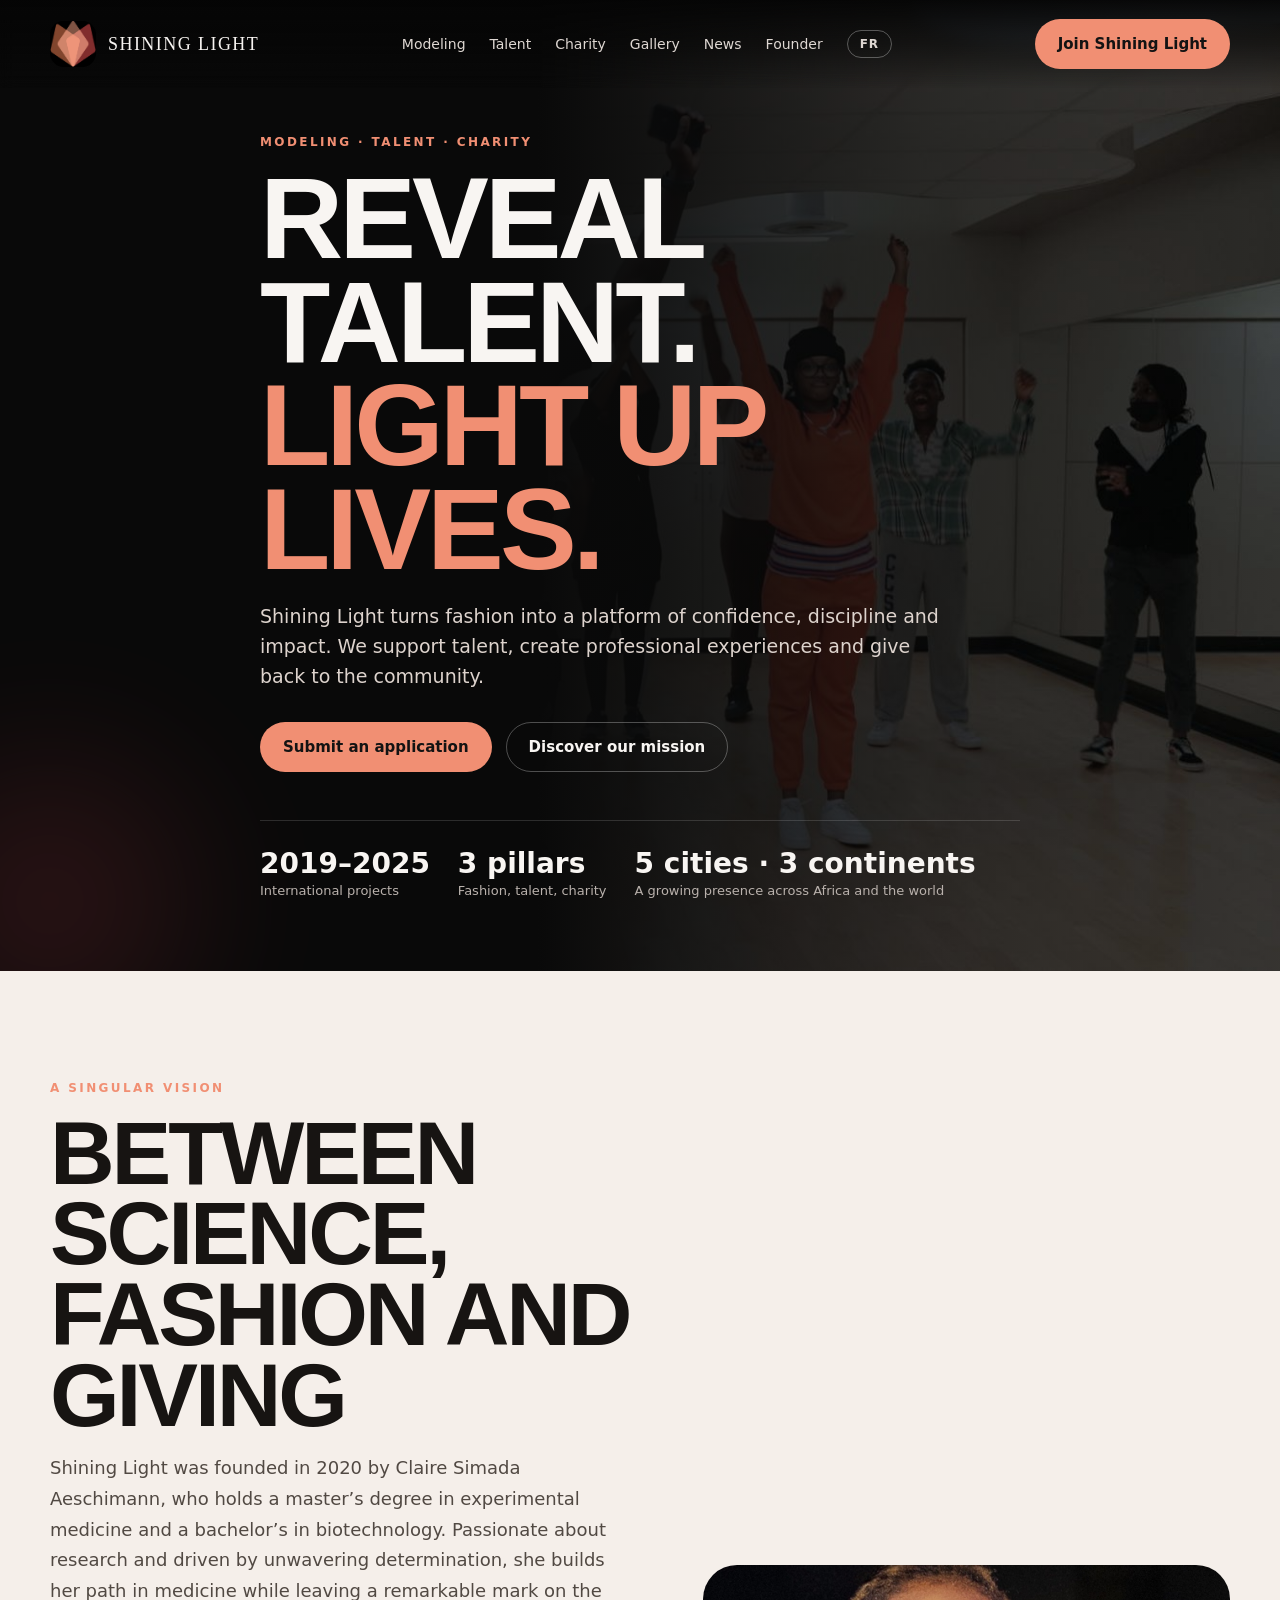
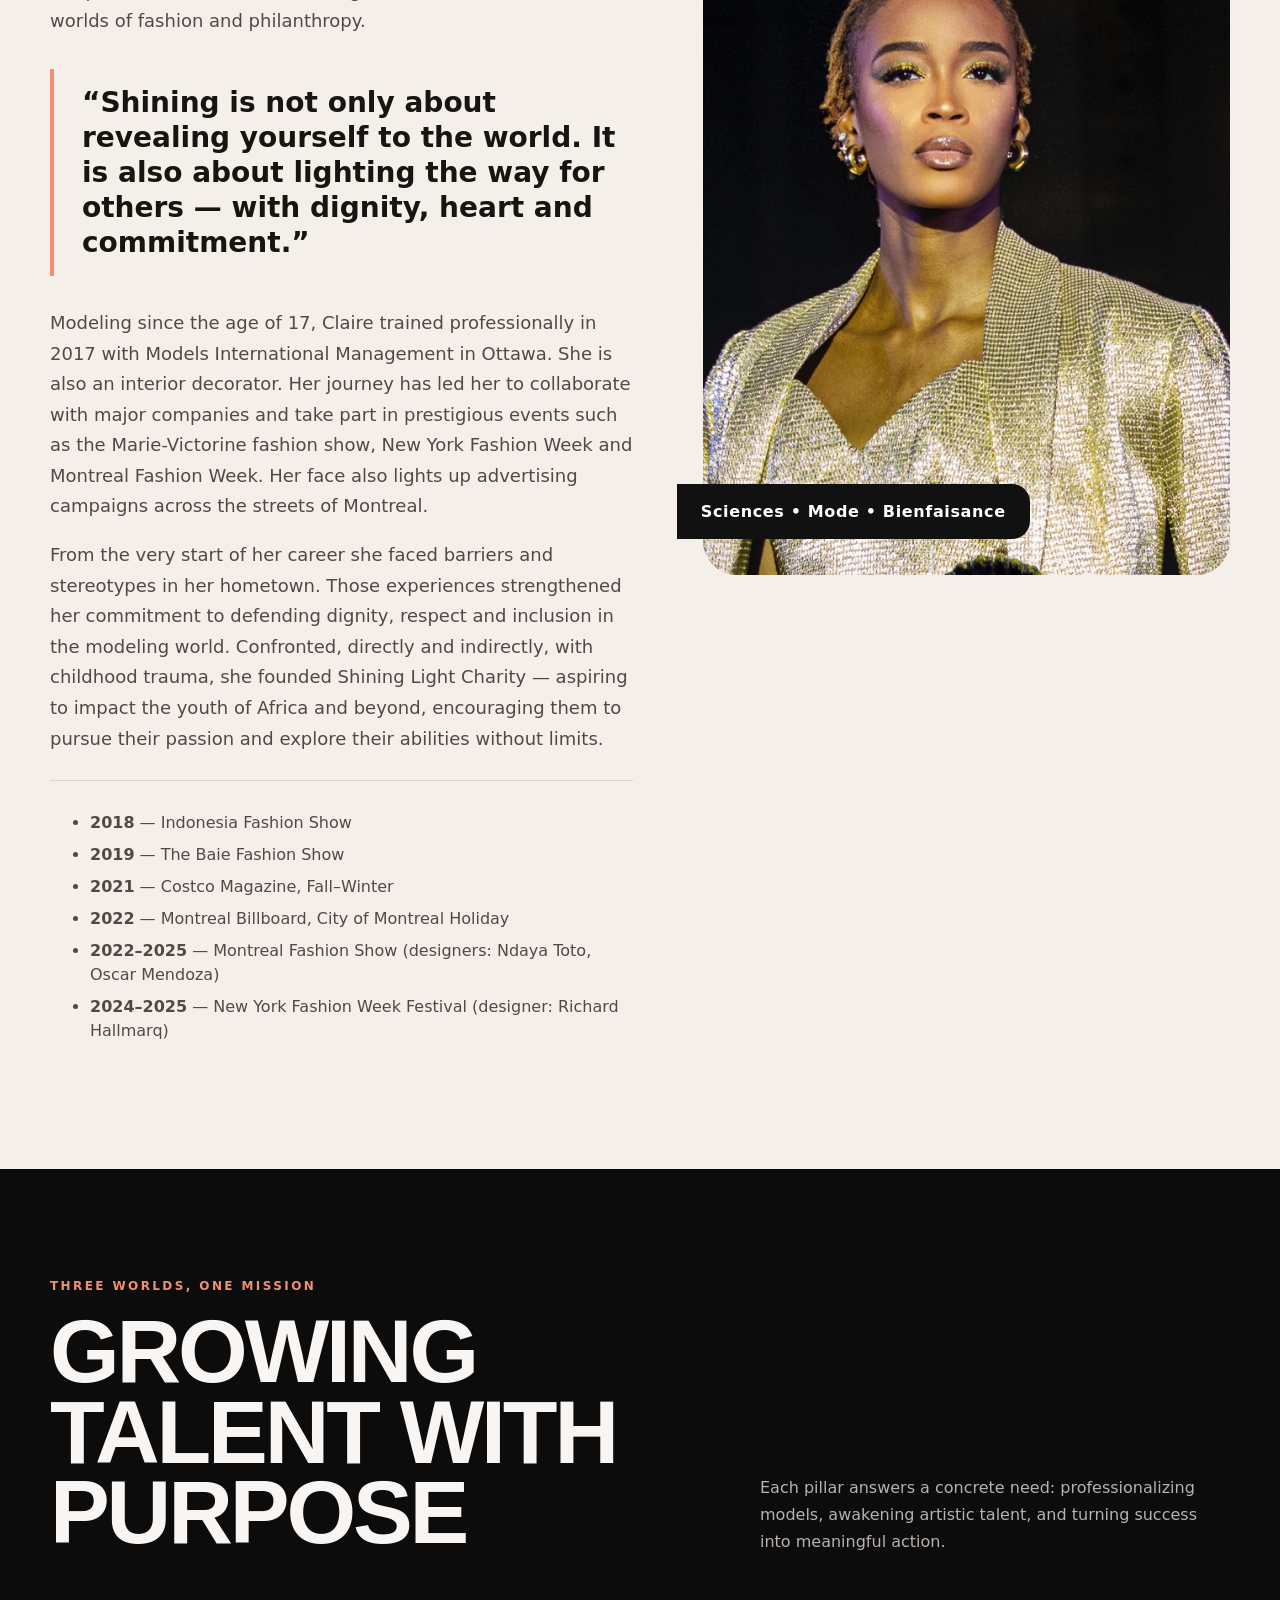
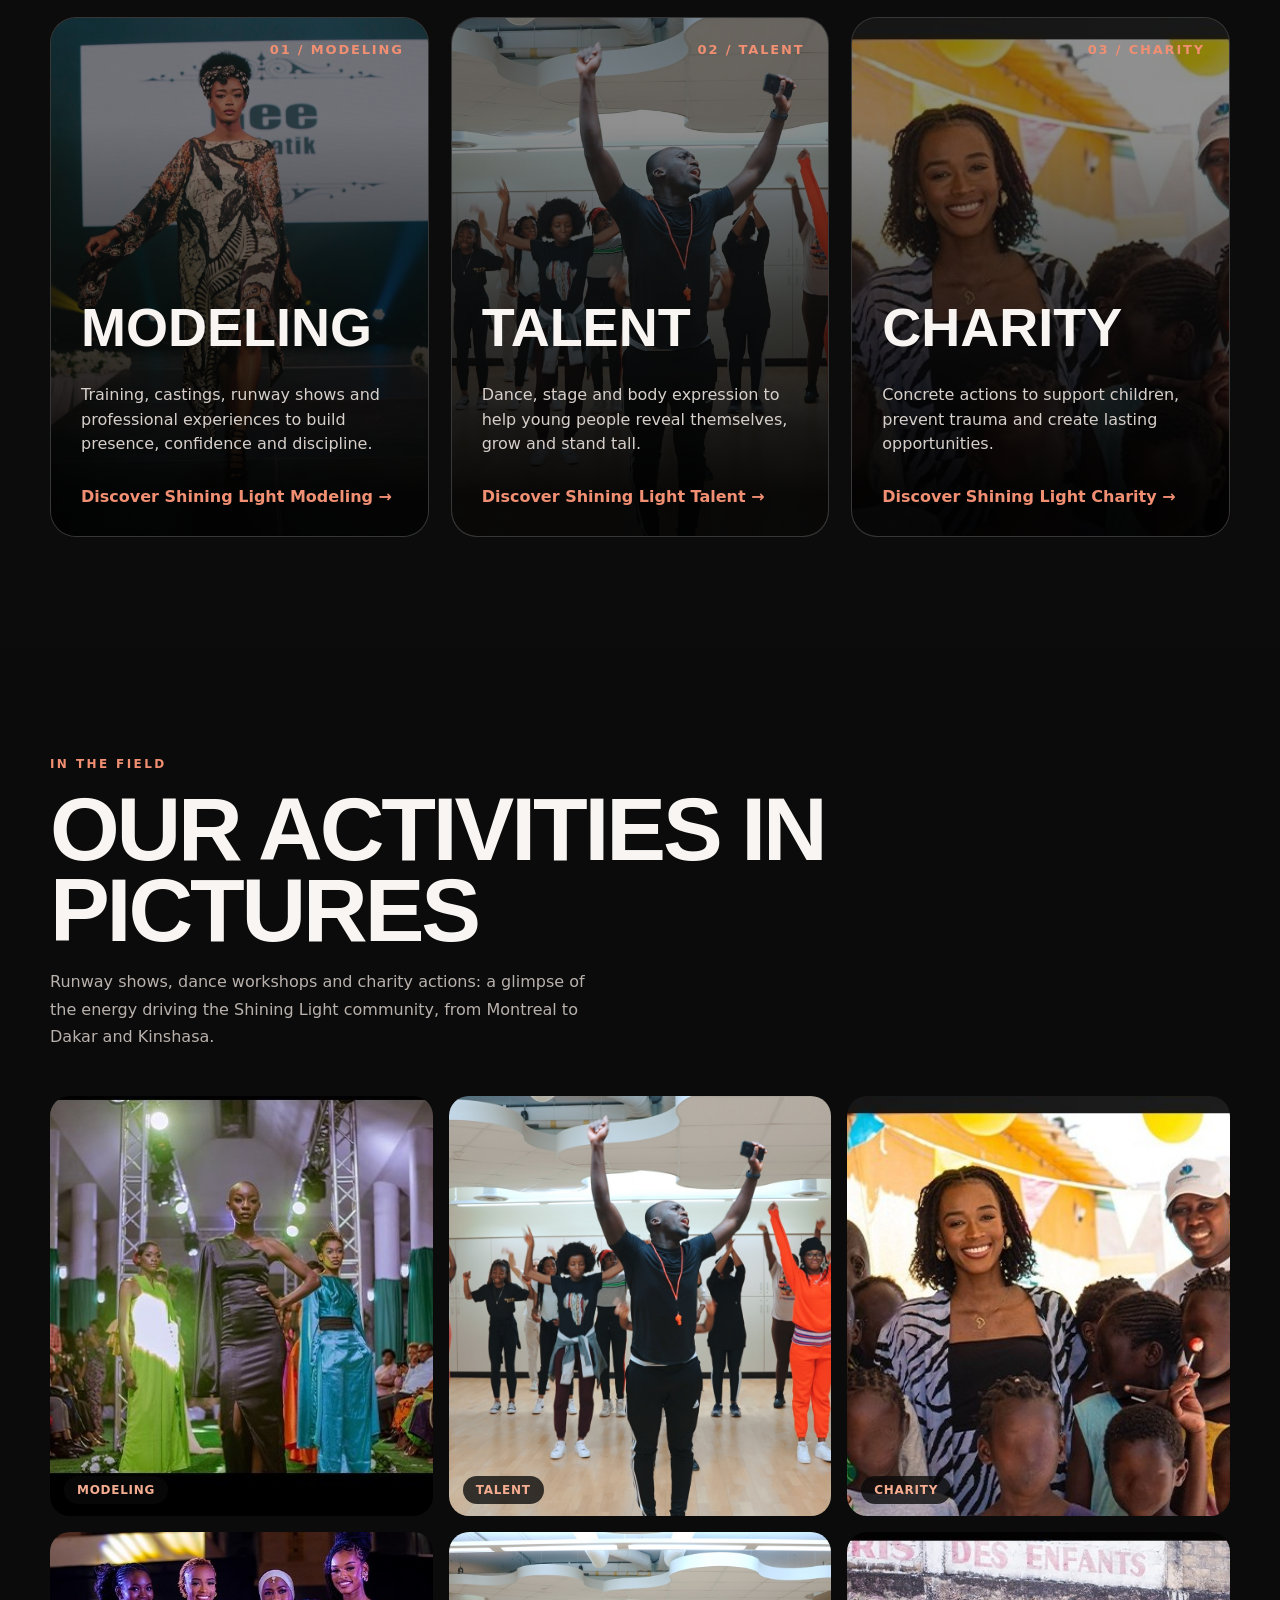
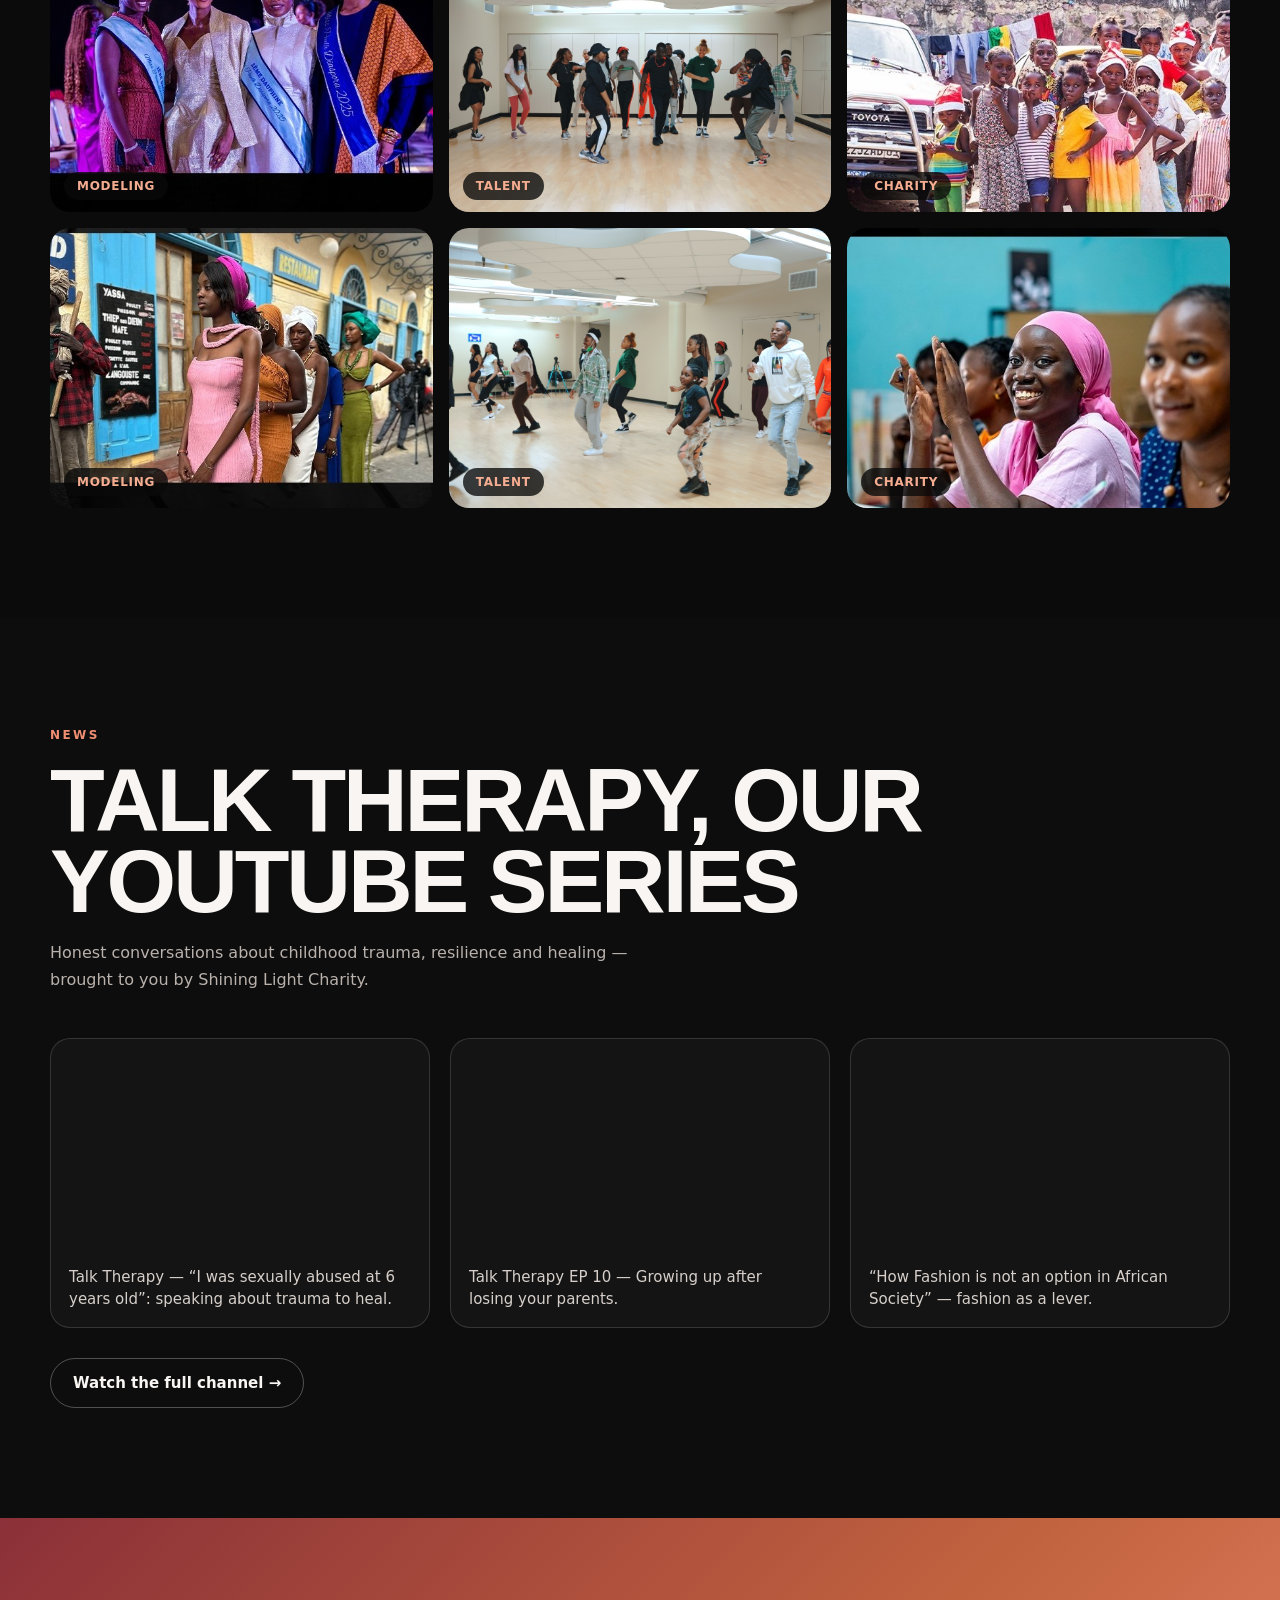
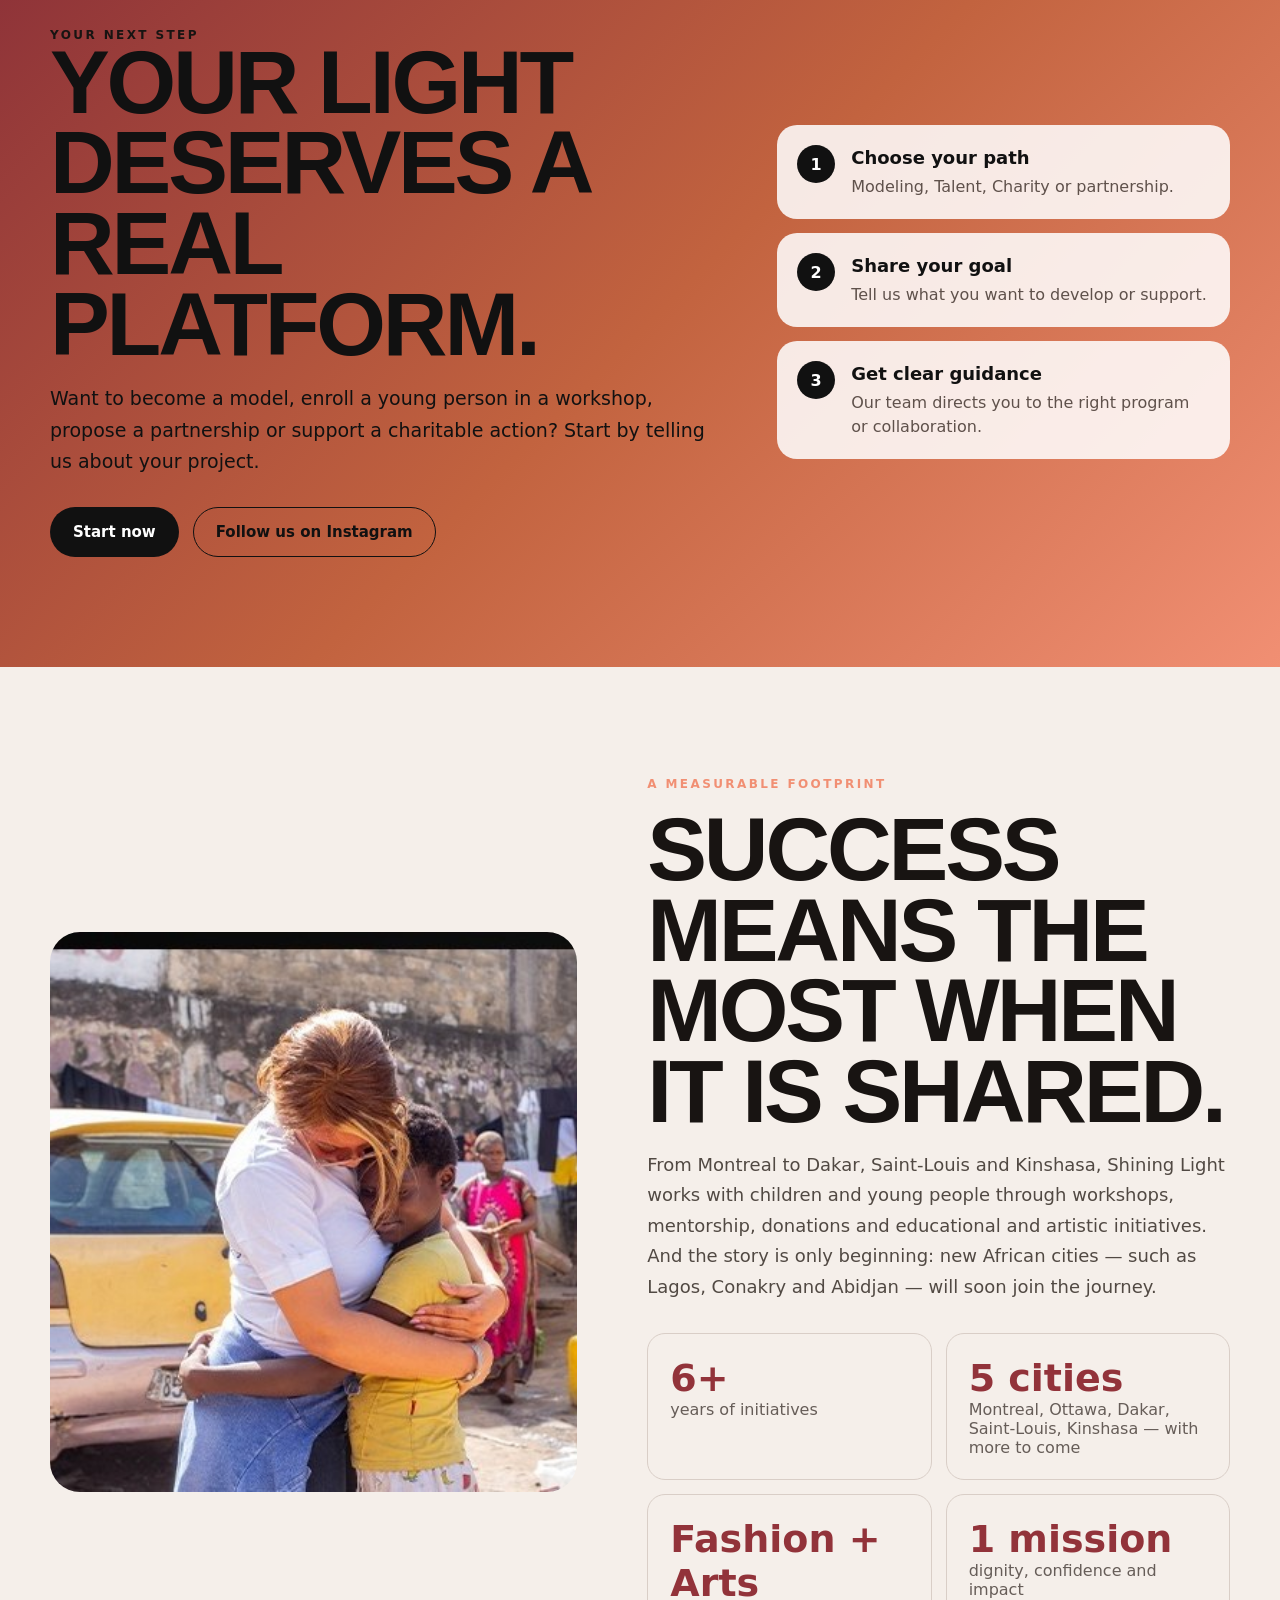
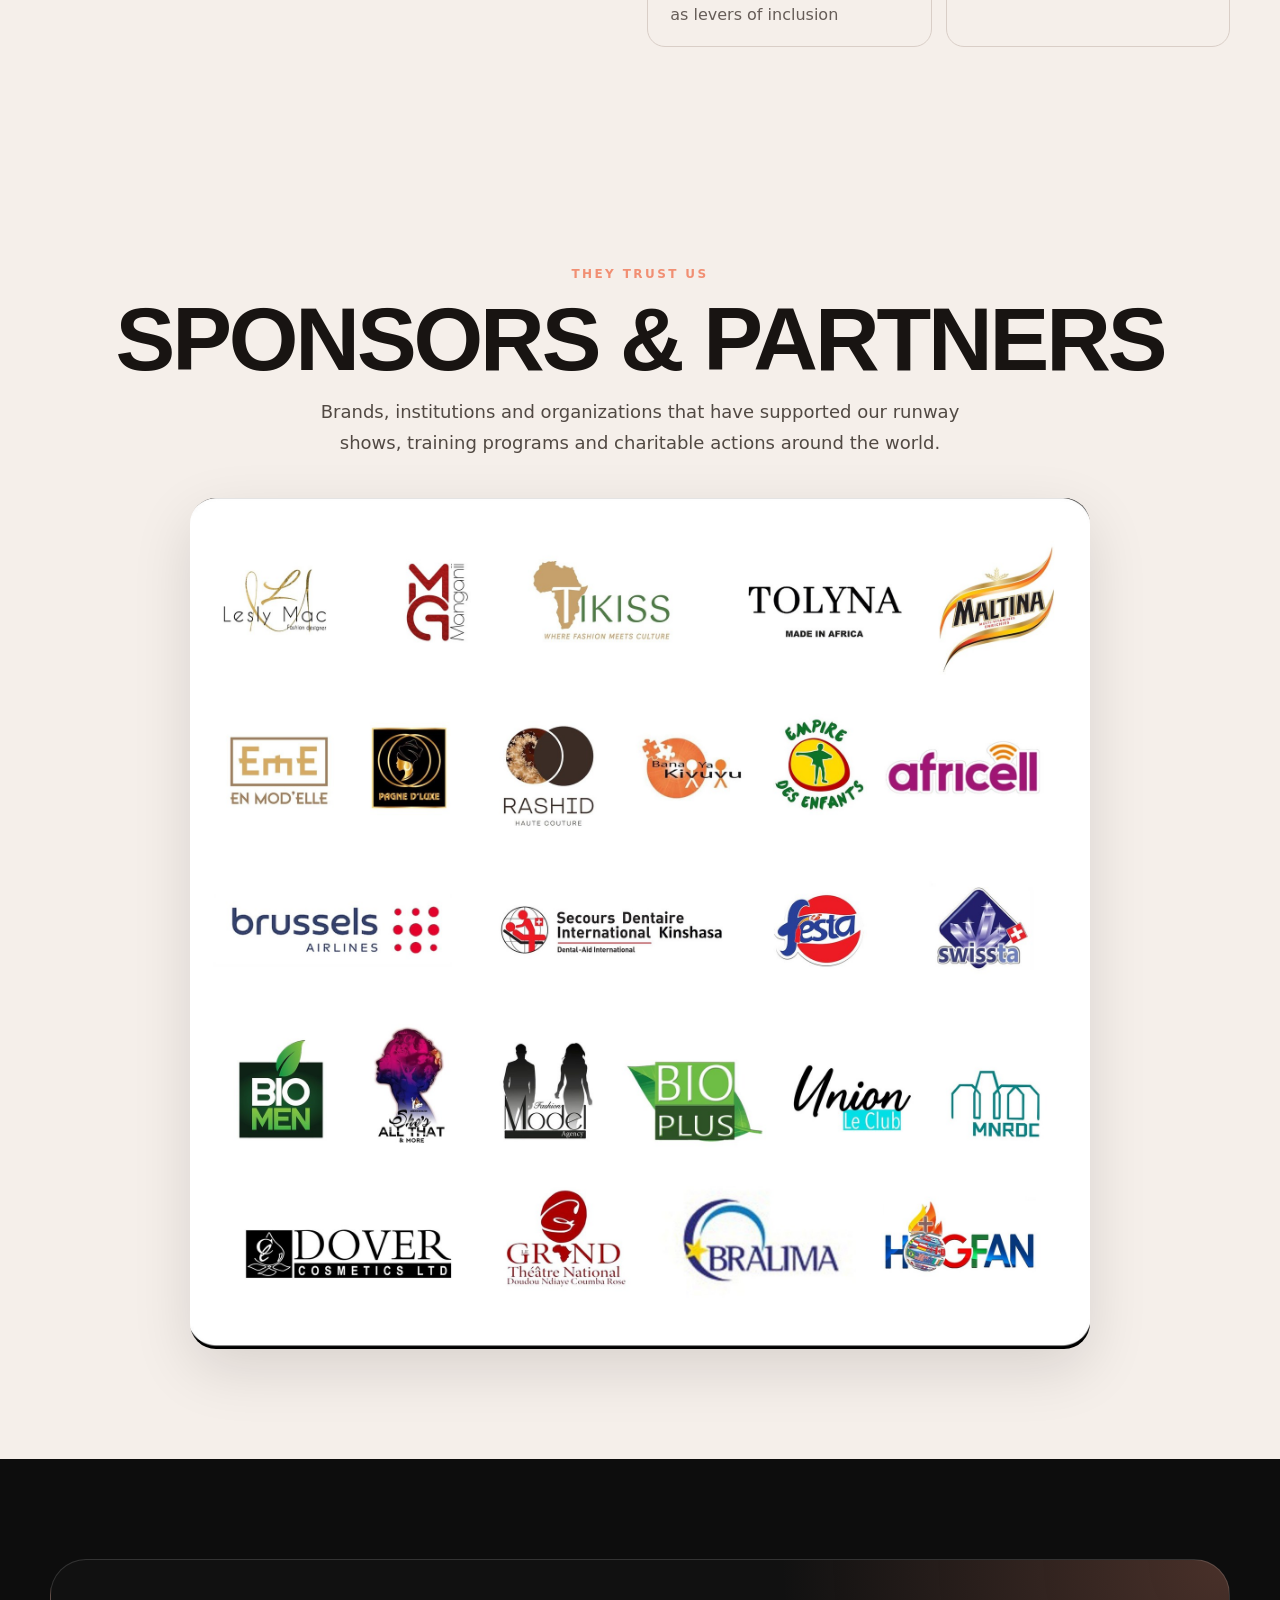
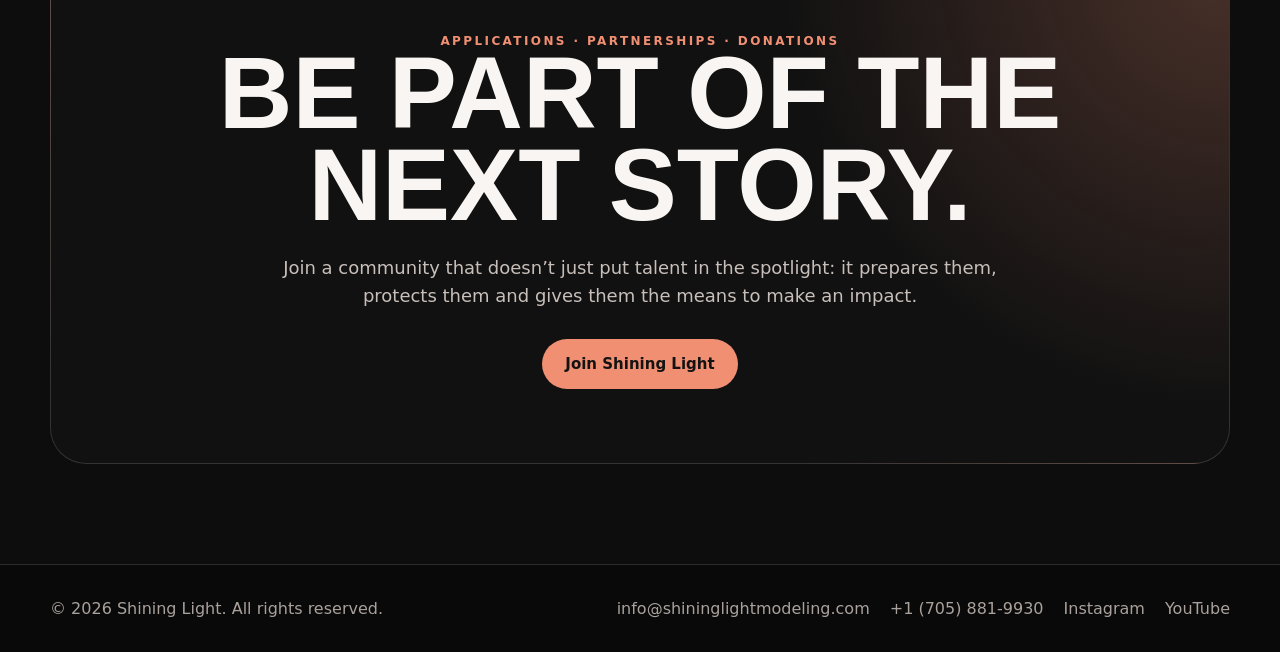
==== en/index.html @ 9e4c132f "Refonte complète : pages par branche, bio fondatrice, Talk Therapy, partenaires, formulaire natif, v" ====
<!doctype html>
<html lang="en">
<head>
  <meta charset="utf-8" />
  <meta name="viewport" content="width=device-width, initial-scale=1" />
  <meta name="description" content="Shining Light reveals talent, trains models and turns success into lasting social impact." />
  <title>Shining Light — Fashion, Talent and Impact</title>
  <link rel="stylesheet" href="../assets/styles.css">
</head>
<body>
  <header class="nav">
    <div class="wrap nav-inner">
      <a class="brand" href="index.html"><img src="../assets/logo-embleme.jpg" alt="Shining Light logo"><span>SHINING LIGHT</span></a>
      <nav class="links" aria-label="Main navigation"><a href="modeling.html">Modeling</a><a href="talent.html">Talent</a><a href="charity.html">Charity</a><a href="#activites">Gallery</a><a href="#actualites">News</a><a href="#fondatrice">Founder</a><a class="lang" href="../index.html" lang="fr" hreflang="fr">FR</a></nav>
      <a class="btn btn-primary" href="apply.html">Join Shining Light</a>
    </div>
  </header>

  <main>
    <section class="hero" id="accueil">
      <div class="wrap hero-content">
        <div class="eyebrow">Modeling · Talent · Charity</div>
        <h1>Reveal talent.<br><span>Light up lives.</span></h1>
        <p>Shining Light turns fashion into a platform of confidence, discipline and impact. We support talent, create professional experiences and give back to the community.</p>
        <div class="actions"><a class="btn btn-primary" href="apply.html">Submit an application</a><a class="btn btn-ghost" href="#univers">Discover our mission</a></div>
        <div class="proof"><div><strong>2019–2025</strong><span>International projects</span></div><div><strong>3 pillars</strong><span>Fashion, talent, charity</span></div><div><strong>5 cities · 3 continents</strong><span>A growing presence across Africa and the world</span></div></div>
      </div>
    </section>

    <section class="intro" id="fondatrice">
      <div class="wrap intro-grid">
        <div>
          <div class="eyebrow">A singular vision</div>
          <h2 class="section-title">Between science, fashion and giving</h2>
          <p>Shining Light was founded in 2020 by Claire Simada Aeschimann, who holds a master’s degree in experimental medicine and a bachelor’s in biotechnology. Passionate about research and driven by unwavering determination, she builds her path in medicine while leaving a remarkable mark on the worlds of fashion and philanthropy.</p>
          <div class="quote">“Shining is not only about revealing yourself to the world. It is also about lighting the way for others — with dignity, heart and commitment.”</div>
          <p class="bodycopy">Modeling since the age of 17, Claire trained professionally in 2017 with Models International Management in Ottawa. She is also an interior decorator. Her journey has led her to collaborate with major companies and take part in prestigious events such as the Marie-Victorine fashion show, New York Fashion Week and Montreal Fashion Week. Her face also lights up advertising campaigns across the streets of Montreal.</p>
          <p class="bodycopy">From the very start of her career she faced barriers and stereotypes in her hometown. Those experiences strengthened her commitment to defending dignity, respect and inclusion in the modeling world. Confronted, directly and indirectly, with childhood trauma, she founded Shining Light Charity — aspiring to impact the youth of Africa and beyond, encouraging them to pursue their passion and explore their abilities without limits.</p>
          <ul class="parcours">
            <li><strong>2018</strong> — Indonesia Fashion Show</li>
            <li><strong>2019</strong> — The Baie Fashion Show</li>
            <li><strong>2021</strong> — Costco Magazine, Fall–Winter</li>
            <li><strong>2022</strong> — Montreal Billboard, City of Montreal Holiday</li>
            <li><strong>2022–2025</strong> — Montreal Fashion Show (designers: Ndaya Toto, Oscar Mendoza)</li>
            <li><strong>2024–2025</strong> — New York Fashion Week Festival (designer: Richard Hallmarq)</li>
          </ul>
        </div>
        <div class="portrait-card"><img src="../assets/founder-portrait.jpg" alt="Claire Simada Aeschimann, founder of Shining Light, on the runway"></div>
      </div>
    </section>

    <section class="pillars" id="univers">
      <div class="wrap">
        <div class="pillar-head"><div><div class="eyebrow">Three worlds, one mission</div><h2 class="section-title">Growing talent with purpose</h2></div><p>Each pillar answers a concrete need: professionalizing models, awakening artistic talent, and turning success into meaningful action.</p></div>
        <div class="cards">
          <article class="card"><img src="../assets/modeling-grid.jpg" alt="Runway shows and model training"><span class="card-num">01 / MODELING</span><div class="card-overlay"><h3>Modeling</h3><p>Training, castings, runway shows and professional experiences to build presence, confidence and discipline.</p><a class="card-link" href="modeling.html">Discover Shining Light Modeling →</a></div></article>
          <article class="card"><img src="../assets/talent-workshop.jpg" alt="Shining Light Talent artistic workshop"><span class="card-num">02 / TALENT</span><div class="card-overlay"><h3>Talent</h3><p>Dance, stage and body expression to help young people reveal themselves, grow and stand tall.</p><a class="card-link" href="talent.html">Discover Shining Light Talent →</a></div></article>
          <article class="card"><img src="../assets/char-e.jpg" alt="Shining Light Charity community actions"><span class="card-num">03 / CHARITY</span><div class="card-overlay"><h3>Charity</h3><p>Concrete actions to support children, prevent trauma and create lasting opportunities.</p><a class="card-link" href="charity.html">Discover Shining Light Charity →</a></div></article>
        </div>
      </div>
    </section>

    <section class="galerie" id="activites">
      <div class="wrap">
        <div class="eyebrow">In the field</div>
        <h2 class="section-title">Our activities in pictures</h2>
        <p style="max-width:560px;color:var(--muted);line-height:1.7;margin:0">Runway shows, dance workshops and charity actions: a glimpse of the energy driving the Shining Light community, from Montreal to Dakar and Kinshasa.</p>
        <div class="galerie-grid">
          <div class="gitem tall"><img src="../assets/mode-f.jpg" alt="Shining Light Fashion Show runway"><span>Modeling</span></div>
          <div class="gitem tall"><img src="../assets/activite-01.jpg" alt="Shining Light Talent dance workshop"><span>Talent</span></div>
          <div class="gitem tall"><img src="../assets/char-e.jpg" alt="Charity visit with children"><span>Charity</span></div>
          <div class="gitem"><img src="../assets/mode-d.jpg" alt="Shining Light casting laureates"><span>Modeling</span></div>
          <div class="gitem"><img src="../assets/activite-03.jpg" alt="Group dance workshop"><span>Talent</span></div>
          <div class="gitem"><img src="../assets/char-c.jpg" alt="Les cris des enfants action in Kinshasa"><span>Charity</span></div>
          <div class="gitem"><img src="../assets/mode-b.jpg" alt="Urban photo shoot in Saint-Louis"><span>Modeling</span></div>
          <div class="gitem"><img src="../assets/activite-02.jpg" alt="Choreography rehearsal"><span>Talent</span></div>
          <div class="gitem"><img src="../assets/char-a.jpg" alt="Empires des enfants workshop in Dakar"><span>Charity</span></div>
        </div>
      </div>
    </section>

    <section class="videos" id="actualites">
      <div class="wrap">
        <div class="eyebrow">News</div>
        <h2 class="section-title">Talk Therapy, our YouTube series</h2>
        <p style="max-width:640px;color:var(--muted);line-height:1.7;margin:0">Honest conversations about childhood trauma, resilience and healing — brought to you by Shining Light Charity.</p>
        <div class="videos-grid">
          <div class="video-card"><div class="frame"><iframe src="https://www.youtube-nocookie.com/embed/4BaQhgANZzE" title="Talk Therapy — Traumas" loading="lazy" allowfullscreen></iframe></div><p>Talk Therapy — “I was sexually abused at 6 years old”: speaking about trauma to heal.</p></div>
          <div class="video-card"><div class="frame"><iframe src="https://www.youtube-nocookie.com/embed/0Of-gsG7lXo" title="Talk Therapy — EP 10" loading="lazy" allowfullscreen></iframe></div><p>Talk Therapy EP 10 — Growing up after losing your parents.</p></div>
          <div class="video-card"><div class="frame"><iframe src="https://www.youtube-nocookie.com/embed/NFZxQ-vdpgQ" title="How Fashion is not an option in African Society" loading="lazy" allowfullscreen></iframe></div><p>“How Fashion is not an option in African Society” — fashion as a lever.</p></div>
        </div>
        <div class="actions"><a class="btn btn-ghost" href="https://youtube.com/@shininglightcharityy" target="_blank" rel="noopener">Watch the full channel →</a></div>
      </div>
    </section>

    <section class="conversion" id="candidature">
      <div class="wrap conversion-grid">
        <div><div class="eyebrow" style="color:#171412">Your next step</div><h2 class="section-title">Your light deserves a real platform.</h2><p style="font-size:19px;line-height:1.65;max-width:680px">Want to become a model, enroll a young person in a workshop, propose a partnership or support a charitable action? Start by telling us about your project.</p><div class="actions"><a class="btn" style="background:#111;color:#fff" href="apply.html">Start now</a><a class="btn" style="border-color:#111" href="https://www.instagram.com/shininglightm/" target="_blank" rel="noopener">Follow us on Instagram</a></div></div>
        <div class="steps"><div class="step"><b>1</b><div><h4>Choose your path</h4><p>Modeling, Talent, Charity or partnership.</p></div></div><div class="step"><b>2</b><div><h4>Share your goal</h4><p>Tell us what you want to develop or support.</p></div></div><div class="step"><b>3</b><div><h4>Get clear guidance</h4><p>Our team directs you to the right program or collaboration.</p></div></div></div>
      </div>
    </section>

    <section class="impact" id="impact">
      <div class="wrap impact-grid">
        <img src="../assets/char-d.jpg" alt="Shining Light actions with children and communities">
        <div><div class="eyebrow">A measurable footprint</div><h2 class="section-title">Success means the most when it is shared.</h2><p class="bodycopy">From Montreal to Dakar, Saint-Louis and Kinshasa, Shining Light works with children and young people through workshops, mentorship, donations and educational and artistic initiatives. And the story is only beginning: new African cities — such as Lagos, Conakry and Abidjan — will soon join the journey.</p><div class="metrics"><div class="metric"><strong>6+</strong><span>years of initiatives</span></div><div class="metric"><strong>5 cities</strong><span>Montreal, Ottawa, Dakar, Saint-Louis, Kinshasa — with more to come</span></div><div class="metric"><strong>Fashion + Arts</strong><span>as levers of inclusion</span></div><div class="metric"><strong>1 mission</strong><span>dignity, confidence and impact</span></div></div></div>
      </div>
    </section>

    <section class="partners" id="partenaires">
      <div class="wrap">
        <div class="eyebrow">They trust us</div>
        <h2 class="section-title">Sponsors &amp; partners</h2>
        <p class="bodycopy" style="max-width:640px;margin:0 auto">Brands, institutions and organizations that have supported our runway shows, training programs and charitable actions around the world.</p>
        <img src="../assets/partners-panel.jpg" alt="Logos of Shining Light sponsors and partners: Brussels Airlines, Africell, Maltina, Tolyna, Tikiss, Lesly Mac, Bralima and more">
      </div>
    </section>

    <section class="cta">
      <div class="wrap cta-box"><div class="eyebrow">Applications · Partnerships · Donations</div><h2>Be part of the next story.</h2><p>Join a community that doesn’t just put talent in the spotlight: it prepares them, protects them and gives them the means to make an impact.</p><a class="btn btn-primary" href="apply.html">Join Shining Light</a></div>
    </section>
  </main>

  <footer><div class="wrap footer-grid"><div>© 2026 Shining Light. All rights reserved.</div><div class="footer-links"><a href="mailto:info@shininglightmodeling.com">info@shininglightmodeling.com</a><a href="tel:+17058819930">+1 (705) 881-9930</a><a href="https://www.instagram.com/shininglightm/" target="_blank" rel="noopener">Instagram</a><a href="https://youtube.com/@shininglightcharityy" target="_blank" rel="noopener">YouTube</a></div></div></footer>
</body>
</html>
---- assets/styles.css ----
:root{
  --black:#090909; --ink:#151515; --white:#f8f5f2; --muted:#b9b1ac;
  --coral:#f18f73; --peach:#f5ad91; --brick:#92333a; --orange:#c2633f;
  --line:rgba(255,255,255,.14); --radius:26px;
  --display: Impact, Haettenschweiler, 'Arial Narrow Bold', sans-serif;
  --body: Inter, ui-sans-serif, system-ui, -apple-system, BlinkMacSystemFont, 'Segoe UI', sans-serif;
}
*{box-sizing:border-box} html{scroll-behavior:smooth} body{margin:0;background:var(--black);color:var(--white);font-family:var(--body)}
a{color:inherit;text-decoration:none} img{display:block;max-width:100%}
.wrap{width:min(1180px,calc(100% - 40px));margin:auto}
.nav{position:fixed;z-index:50;top:0;left:0;right:0;background:linear-gradient(180deg,rgba(5,5,5,.95),rgba(5,5,5,.58),transparent);backdrop-filter:blur(8px)}
.nav-inner{height:88px;display:flex;align-items:center;justify-content:space-between;gap:28px}
.brand{display:flex;align-items:center;gap:12px;font-family:Georgia,serif;letter-spacing:.08em;font-size:18px}.brand img{width:46px;height:46px;object-fit:cover;border-radius:14px}
.links{display:flex;gap:24px;font-size:14px;color:#ded7d2;align-items:center}.links a:hover{color:#fff}
.lang{border:1px solid rgba(255,255,255,.3);border-radius:999px;padding:6px 12px;font-weight:800;font-size:12px;letter-spacing:.08em}
.btn{display:inline-flex;align-items:center;justify-content:center;gap:10px;padding:15px 22px;border-radius:999px;border:1px solid transparent;font-weight:800;transition:.25s ease;cursor:pointer;font-size:15px}
.btn-primary{background:var(--coral);color:#131313}.btn-primary:hover{transform:translateY(-2px);background:#ff9d80}.btn-ghost{border-color:rgba(255,255,255,.28)}
.eyebrow{text-transform:uppercase;letter-spacing:.2em;font-size:12px;color:var(--coral);font-weight:900}
.section-title{font-family:var(--display);text-transform:uppercase;line-height:.9;letter-spacing:-.035em;margin:18px 0;font-size:clamp(50px,7vw,92px)}
section{padding:110px 0}
.hero{min-height:760px;display:grid;align-items:end;position:relative;overflow:hidden;padding:135px 0 72px}
.hero:before{content:"";position:absolute;inset:0;background:linear-gradient(90deg,#090909 0%,#090909 42%,rgba(9,9,9,.46) 72%,rgba(9,9,9,.16)),url('hero-claire.jpg') center right/cover no-repeat;filter:saturate(.85)}
.hero:after{content:"";position:absolute;width:460px;height:460px;border-radius:50%;background:radial-gradient(circle,var(--brick),transparent 68%);filter:blur(55px);opacity:.28;left:-180px;bottom:-160px}
.hero-content{position:relative;z-index:2;max-width:760px}
.hero h1{font-family:var(--display);text-transform:uppercase;line-height:.9;letter-spacing:-.035em;margin:18px 0;font-size:clamp(64px,9vw,128px);max-width:900px}.hero h1 span{color:var(--coral)}
.hero p{max-width:680px;font-size:19px;line-height:1.6;color:#ddd3cd}
.actions{display:flex;flex-wrap:wrap;gap:14px;margin-top:30px}
.proof{display:flex;gap:28px;flex-wrap:wrap;margin-top:48px;padding-top:26px;border-top:1px solid var(--line)}.proof strong{display:block;font-size:28px}.proof span{font-size:13px;color:var(--muted)}
.intro{background:#f5efea;color:#171412}.intro-grid{display:grid;grid-template-columns:1.05fr .95fr;gap:70px;align-items:center}
.intro p,.bodycopy{font-size:18px;line-height:1.7;color:#514943}
.quote{border-left:4px solid var(--coral);padding:16px 0 16px 28px;font-size:28px;line-height:1.25;font-weight:800;margin:32px 0}
.portrait-card{position:relative}.portrait-card img{width:100%;height:610px;object-fit:cover;object-position:50% 18%;border-radius:34px}
.portrait-card:after{content:"Sciences  •  Mode  •  Bienfaisance";position:absolute;left:-26px;bottom:36px;background:#111;color:#fff;padding:18px 24px;border-radius:0 18px 18px 0;font-weight:800;letter-spacing:.04em}
.parcours{margin-top:26px;border-top:1px solid #ddd0c8;padding-top:22px}.parcours li{margin:8px 0;color:#514943;line-height:1.5}
.pillars{background:#0c0c0c}.pillar-head{display:flex;justify-content:space-between;gap:50px;align-items:end;margin-bottom:46px}.pillar-head p{max-width:470px;color:var(--muted);line-height:1.7}
.cards{display:grid;grid-template-columns:repeat(3,1fr);gap:22px}
.card{min-height:520px;border:1px solid var(--line);border-radius:var(--radius);overflow:hidden;position:relative;background:#161616}
.card img{width:100%;height:100%;object-fit:cover;opacity:.52;transition:.4s}.card:hover img{transform:scale(1.04);opacity:.66}
.card-overlay{position:absolute;inset:0;padding:30px;display:flex;flex-direction:column;justify-content:flex-end;background:linear-gradient(180deg,transparent 20%,rgba(0,0,0,.92) 92%)}
.card-num{position:absolute;top:24px;right:24px;color:var(--coral);font-size:13px;font-weight:900;letter-spacing:.14em}
.card h3{font-family:var(--display);font-size:54px;line-height:.9;text-transform:uppercase;margin:0 0 15px}.card p{color:#d6cfca;line-height:1.55}.card-link{margin-top:14px;color:var(--coral);font-weight:800}
.galerie{background:#0b0b0b}
.galerie-grid{display:grid;grid-template-columns:repeat(3,1fr);gap:16px;margin-top:46px}
.gitem{position:relative;border-radius:20px;overflow:hidden}
.gitem img{width:100%;height:280px;object-fit:cover;transition:.35s}.gitem:hover img{transform:scale(1.04)}
.gitem span{position:absolute;left:14px;bottom:12px;background:rgba(9,9,9,.78);padding:7px 13px;border-radius:999px;font-size:12px;font-weight:800;letter-spacing:.06em;text-transform:uppercase;color:var(--peach)}
.gitem.tall img{height:420px}
.videos{background:#0d0d0d}
.videos-grid{display:grid;grid-template-columns:repeat(3,1fr);gap:20px;margin-top:44px}
.video-card{border:1px solid var(--line);border-radius:20px;overflow:hidden;background:#141414}
.video-card .frame{position:relative;padding-top:56.25%}.video-card iframe{position:absolute;inset:0;width:100%;height:100%;border:0}
.video-card p{padding:16px 18px;margin:0;color:#d6cfca;line-height:1.45;font-size:15px}
.conversion{background:linear-gradient(135deg,#8b3038,#c2633f 52%,#f18f73);color:#111}
.conversion-grid{display:grid;grid-template-columns:1.2fr .8fr;gap:48px;align-items:center}.conversion .section-title{margin-top:0}
.steps{display:grid;gap:14px}
.step{background:rgba(255,255,255,.86);border-radius:20px;padding:20px;display:flex;gap:16px;align-items:flex-start}
.step b{width:38px;height:38px;border-radius:50%;display:grid;place-items:center;background:#111;color:#fff;flex:0 0 auto}
.step h4{margin:2px 0 7px;font-size:18px}.step p{margin:0;color:#5f514b;line-height:1.5}
.impact{background:#f5efea;color:#181412}.impact-grid{display:grid;grid-template-columns:.95fr 1.05fr;gap:70px;align-items:center}.impact img{border-radius:30px;height:560px;width:100%;object-fit:cover}
.metrics{display:grid;grid-template-columns:repeat(2,1fr);gap:14px;margin-top:30px}
.metric{border:1px solid #d9cec7;border-radius:18px;padding:22px}.metric strong{font-size:38px;display:block;color:var(--brick)}.metric span{color:#665d58}
.partners{background:#f5efea;color:#181412;text-align:center}
.partners img{margin:40px auto 0;border-radius:26px;box-shadow:0 20px 60px rgba(20,10,5,.12);max-width:900px;width:100%}
.cta{padding:100px 0;background:#0d0d0d;text-align:center}
.cta-box{border:1px solid var(--line);border-radius:36px;padding:74px 34px;background:radial-gradient(circle at top right,rgba(241,143,115,.25),transparent 35%),#111}
.cta h2{font-family:var(--display);font-size:clamp(52px,8vw,102px);line-height:.9;text-transform:uppercase;margin:0 auto 22px;max-width:950px}
.cta p{max-width:720px;margin:0 auto 28px;color:#c8bfba;font-size:18px;line-height:1.6}
footer{border-top:1px solid var(--line);padding:34px 0;color:#aaa19c}.footer-grid{display:flex;justify-content:space-between;gap:30px;flex-wrap:wrap}.footer-links{display:flex;gap:20px;flex-wrap:wrap}

/* pages de branche */
.page-hero{min-height:520px;display:grid;align-items:end;position:relative;overflow:hidden;padding:150px 0 64px;background:#0b0b0b}
.page-hero:before{content:"";position:absolute;inset:0;background:center 30%/cover no-repeat;opacity:.3;filter:saturate(.8)}
.page-hero .wrap{position:relative;z-index:2}
.page-hero .logo-pillar{width:110px;border-radius:20px;margin-bottom:22px;border:1px solid var(--line)}
.manifesto{background:#f5efea;color:#171412}
.manifesto-grid{display:grid;grid-template-columns:1.05fr .95fr;gap:70px;align-items:start}
.timeline{background:#0c0c0c}
.timeline-list{margin-top:44px;display:grid;gap:14px}
.tl{display:flex;gap:22px;align-items:baseline;border:1px solid var(--line);border-radius:18px;padding:20px 24px;background:#121212}
.tl b{font-family:var(--display);font-size:30px;color:var(--coral);letter-spacing:.02em;min-width:86px}
.tl div{color:#d6cfca;line-height:1.55}
/* formulaire */
.form-wrap{max-width:760px;margin:auto}
.form-card{background:#121212;border:1px solid var(--line);border-radius:26px;padding:38px}
.form-grid{display:grid;grid-template-columns:1fr 1fr;gap:18px}
.field{display:flex;flex-direction:column;gap:8px}.field.full{grid-column:1/-1}
.field label{font-size:13px;font-weight:800;letter-spacing:.06em;text-transform:uppercase;color:var(--peach)}
.field input,.field select,.field textarea{background:#0d0d0d;border:1px solid rgba(255,255,255,.18);border-radius:12px;padding:14px 16px;color:var(--white);font-family:var(--body);font-size:16px}
.field input:focus,.field select:focus,.field textarea:focus{outline:2px solid var(--coral);border-color:transparent}
.form-note{color:var(--muted);font-size:14px;line-height:1.5;margin-top:16px}
.form-status{margin-top:16px;font-weight:800;display:none}
.form-status.ok{display:block;color:#9be29b}.form-status.err{display:block;color:#ff9d80}

@media(max-width:900px){
  .links{display:none}
  .intro-grid,.conversion-grid,.impact-grid,.manifesto-grid{grid-template-columns:1fr}
  .cards{grid-template-columns:1fr}.card{min-height:460px}
  .pillar-head{display:block}
  .hero:before{background:linear-gradient(180deg,rgba(9,9,9,.2),#090909 78%),url('hero-claire.jpg') 58% top/cover no-repeat}
  .hero{min-height:820px}.hero-content{padding-top:310px}
  .portrait-card img{height:520px}.impact img{height:460px}
  .galerie-grid{grid-template-columns:1fr}.gitem img,.gitem.tall img{height:260px}
  .videos-grid{grid-template-columns:1fr}
  .form-grid{grid-template-columns:1fr}
}
@media(max-width:560px){
  .wrap{width:min(100% - 24px,1180px)}.nav-inner{height:72px}.brand span{display:none}.nav .btn{padding:12px 15px}
  .hero h1{font-size:60px}.hero p{font-size:17px}
  .proof{gap:16px}.proof>div{width:45%}
  section{padding:78px 0}.section-title{font-size:54px}
  .metrics{grid-template-columns:1fr}.portrait-card:after{left:0;font-size:13px}
  .cta-box{padding:54px 20px}.tl{flex-direction:column;gap:6px}
}
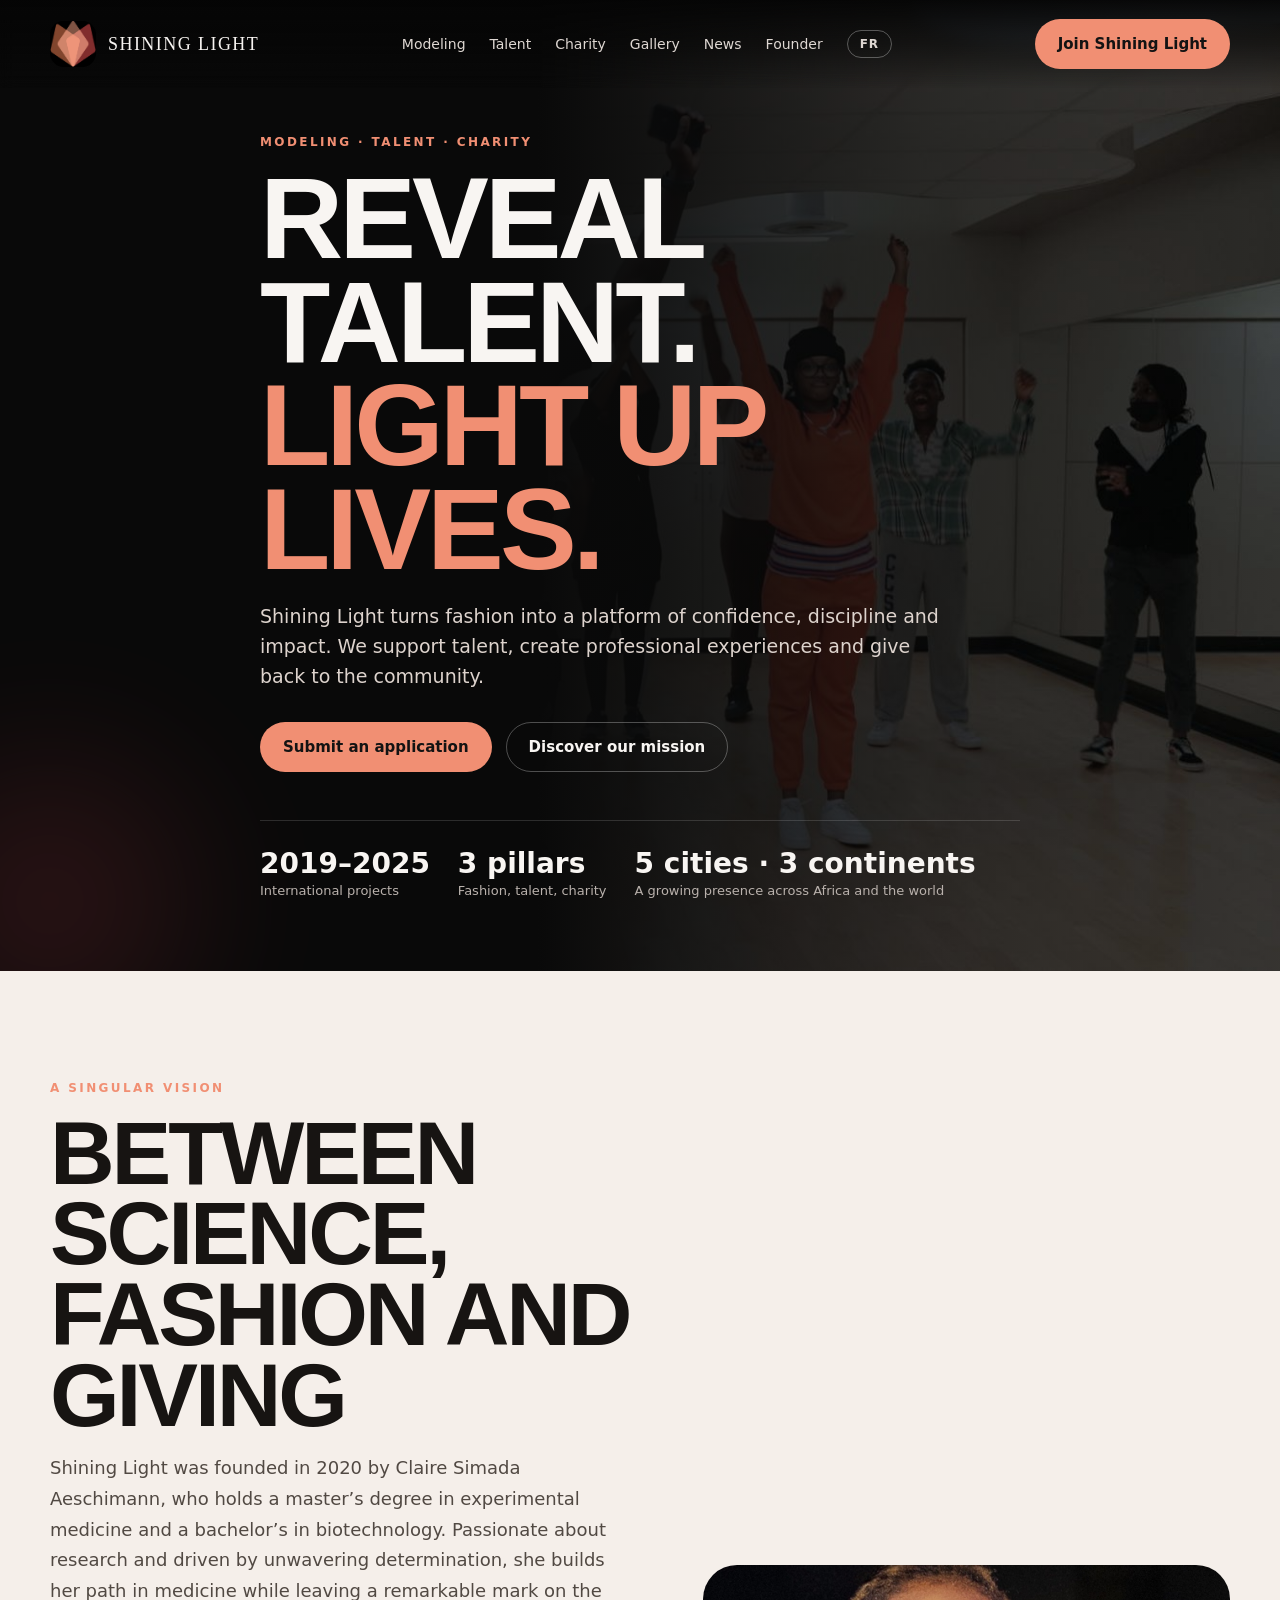
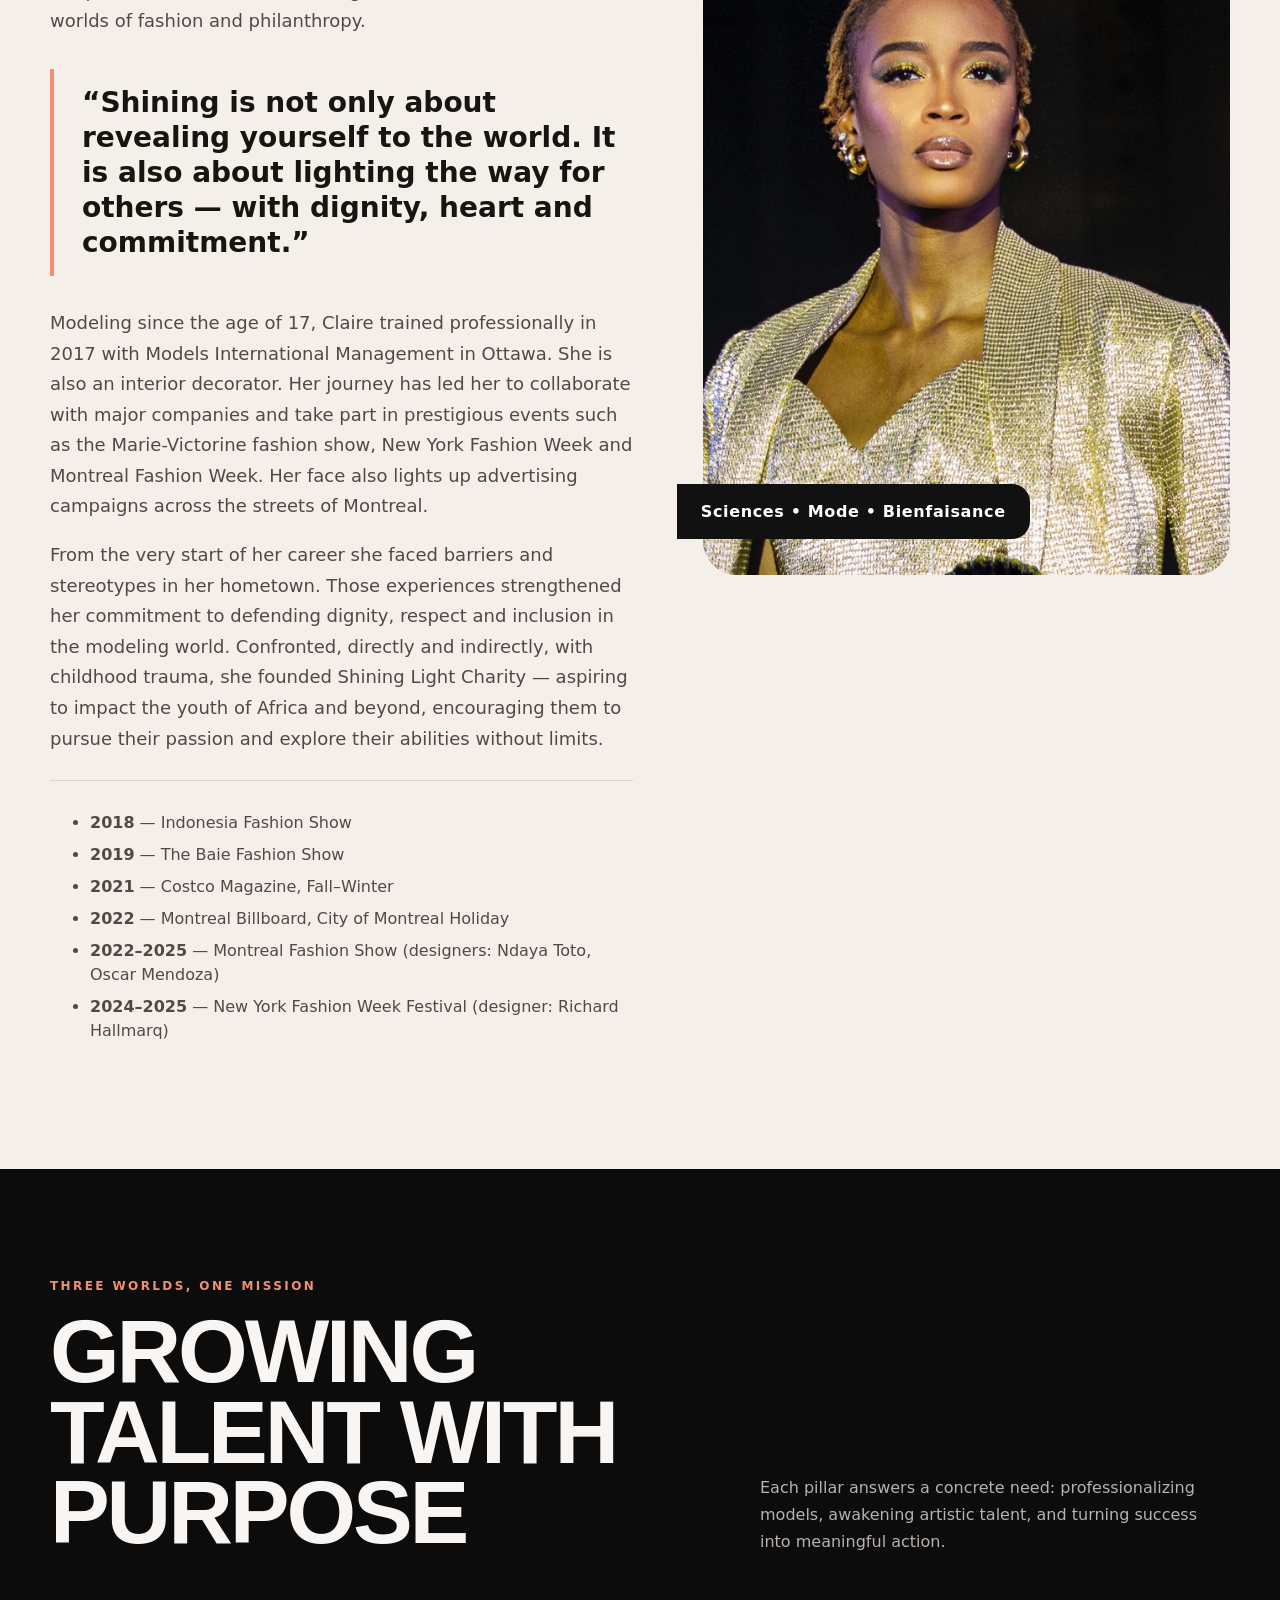
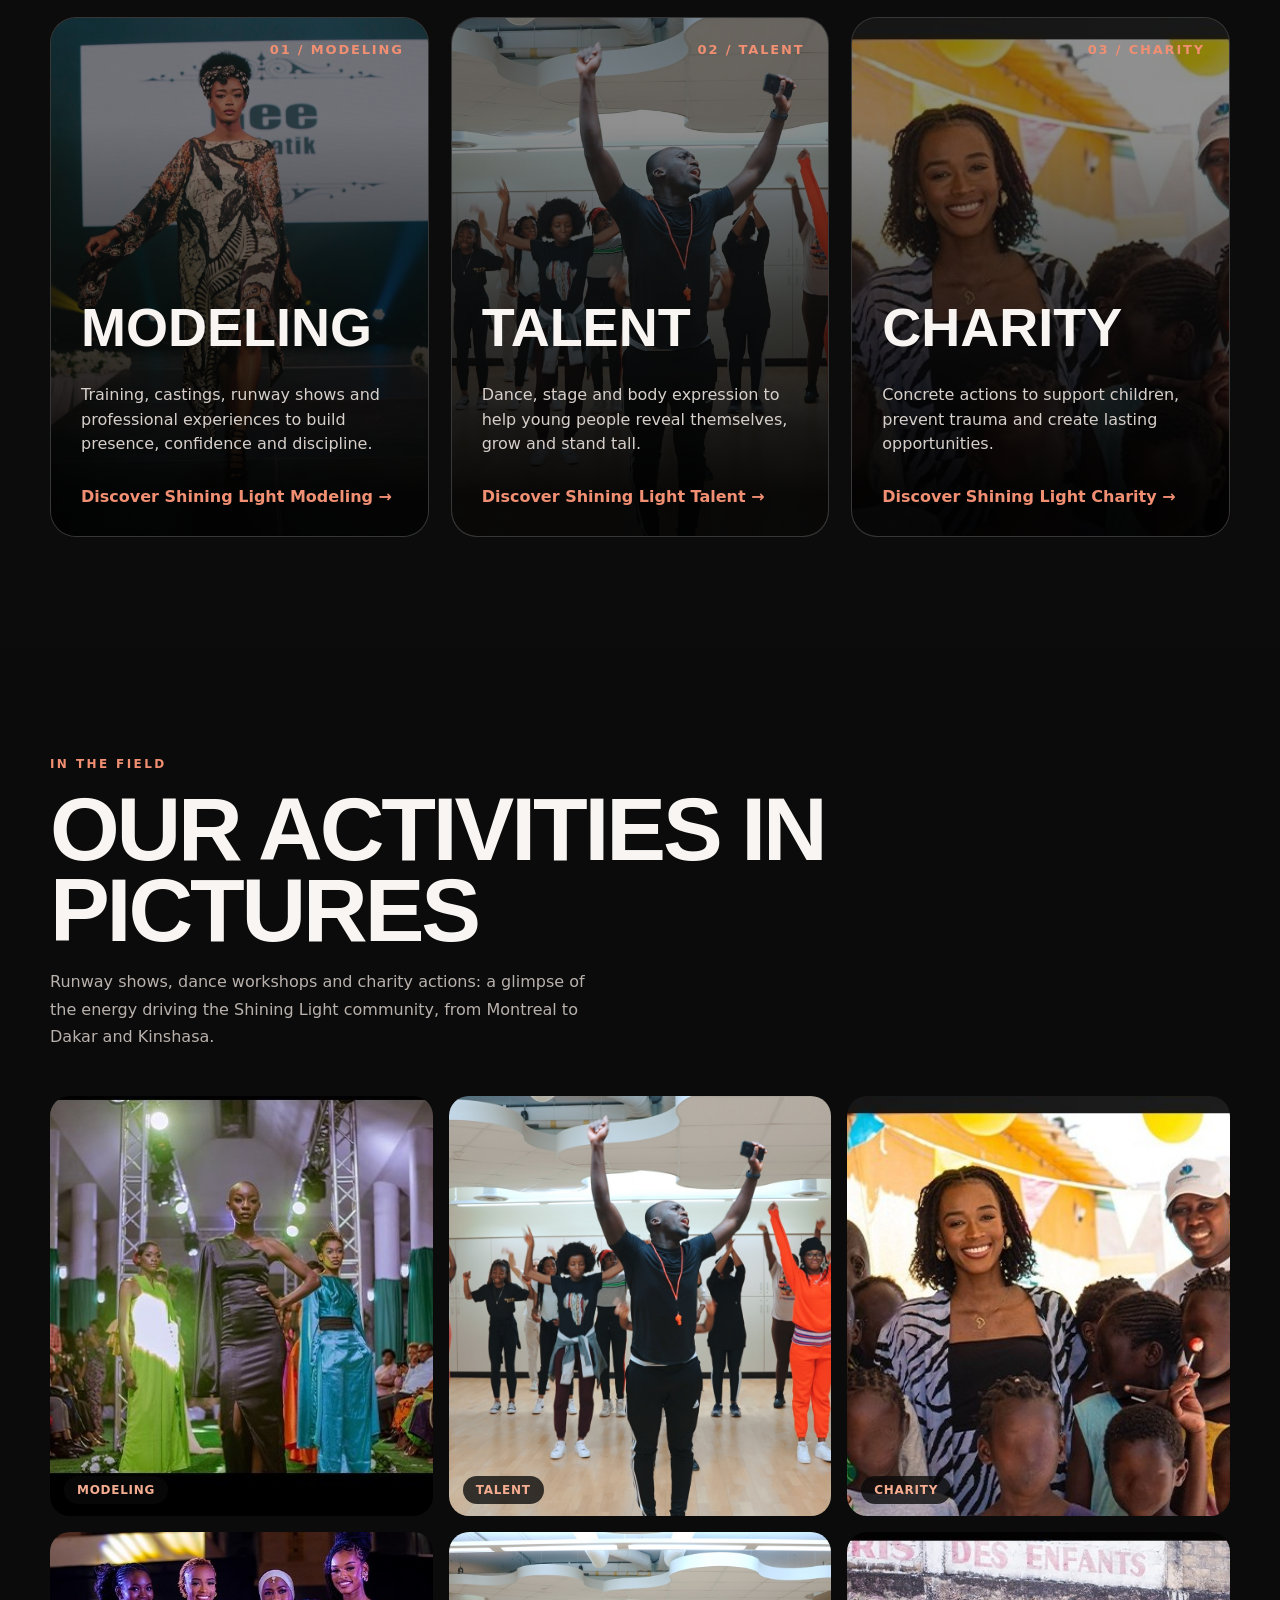
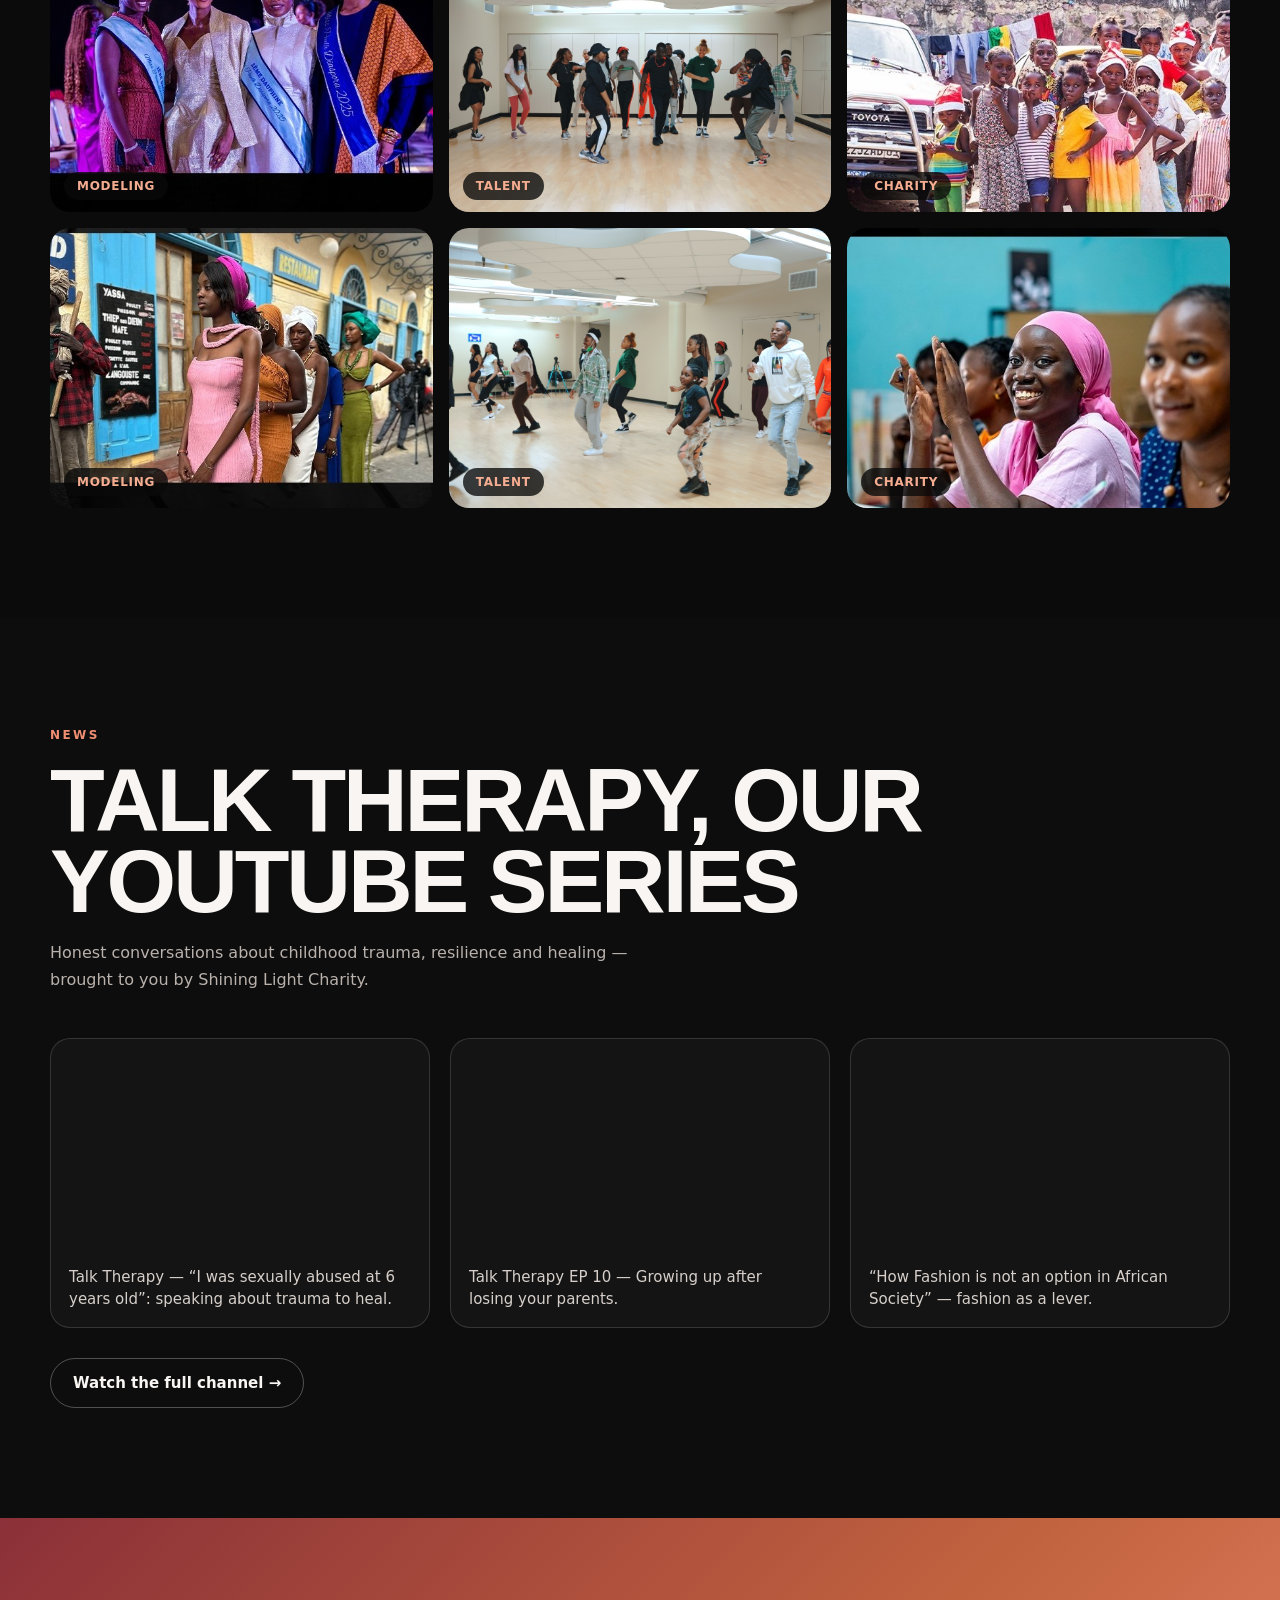
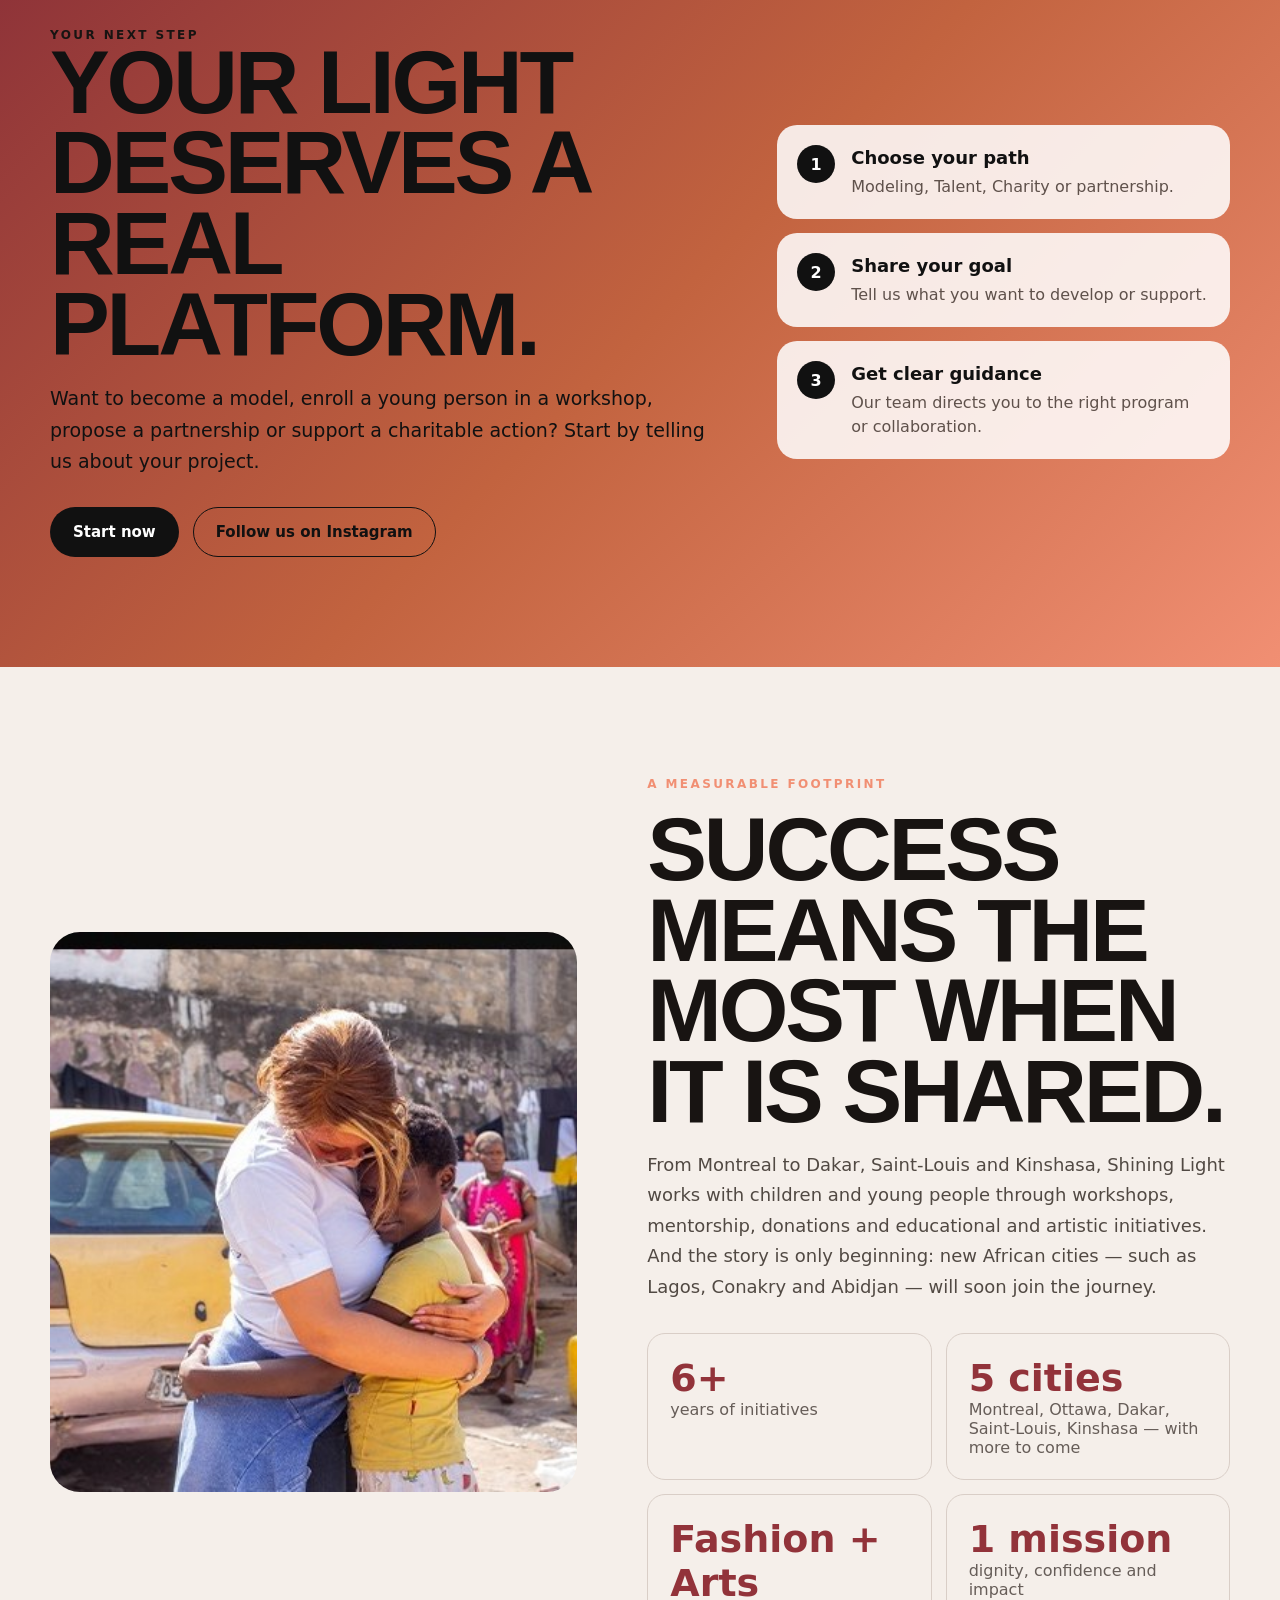
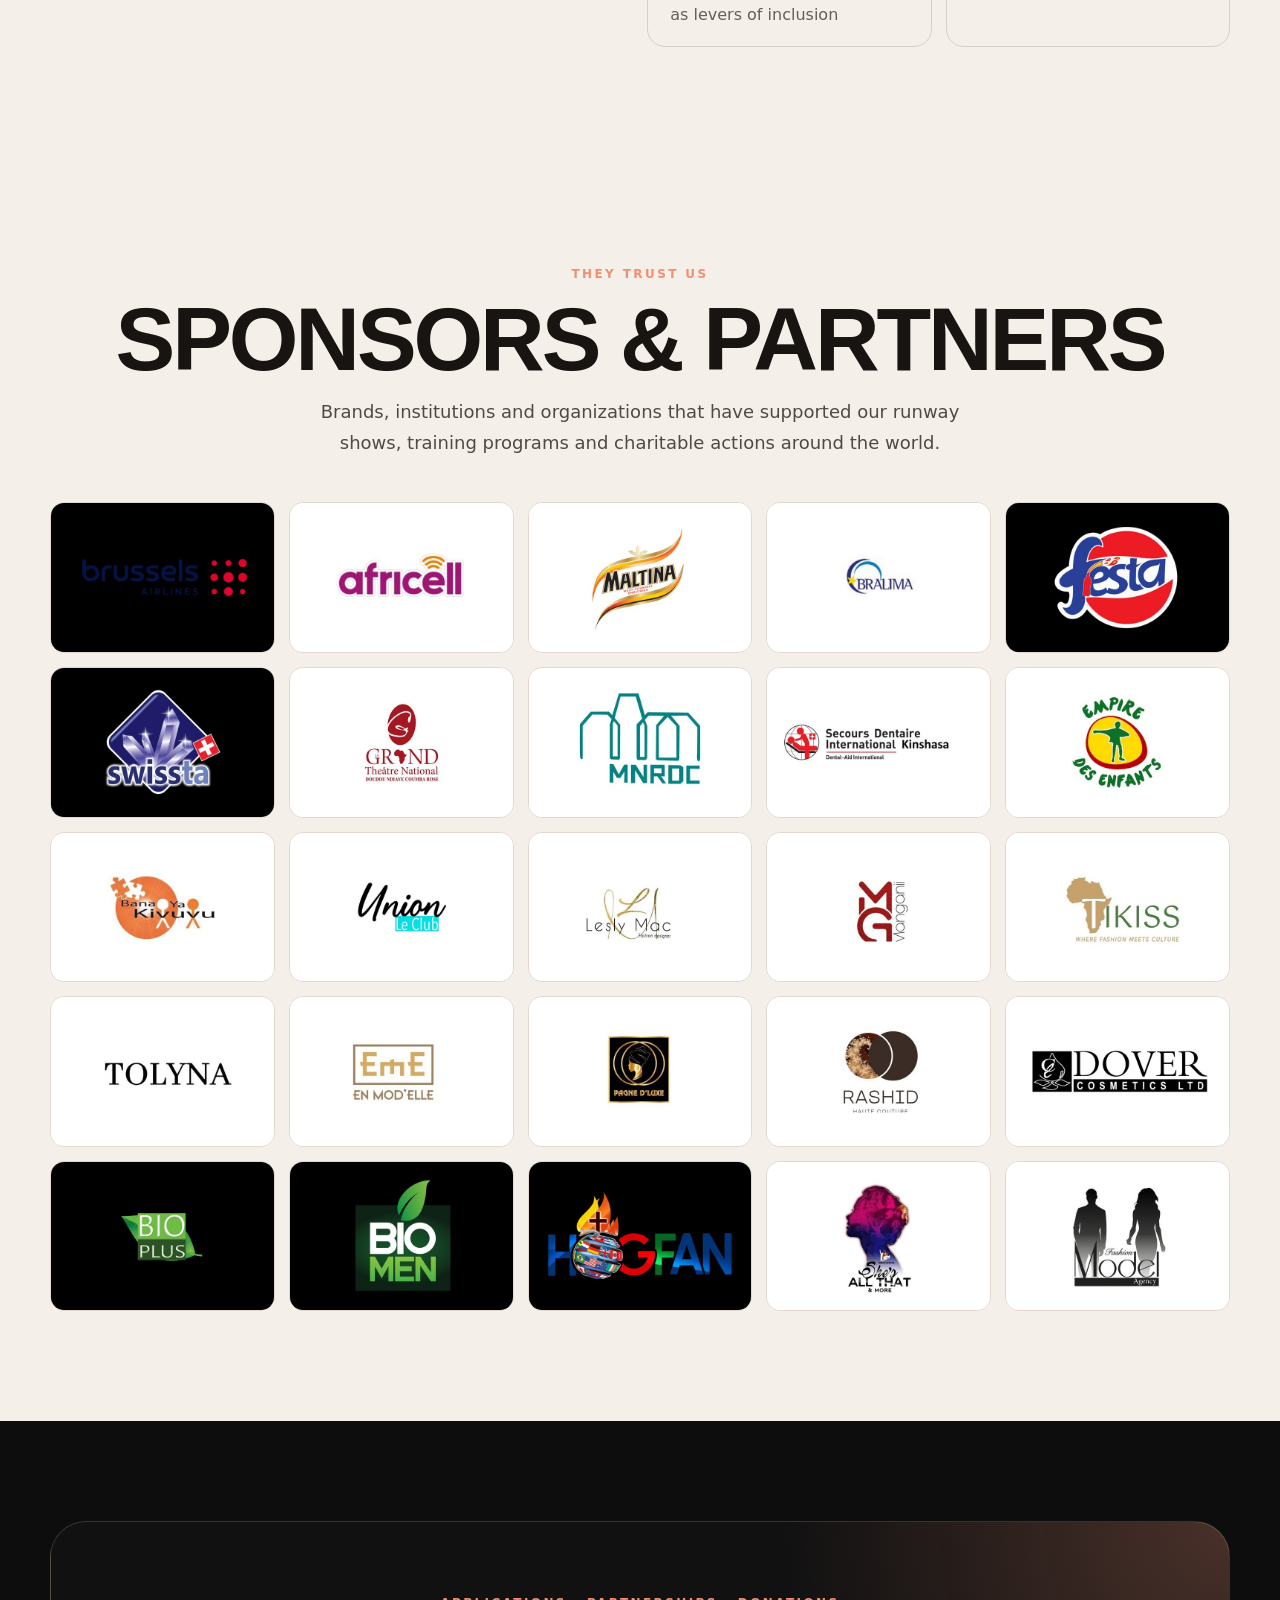
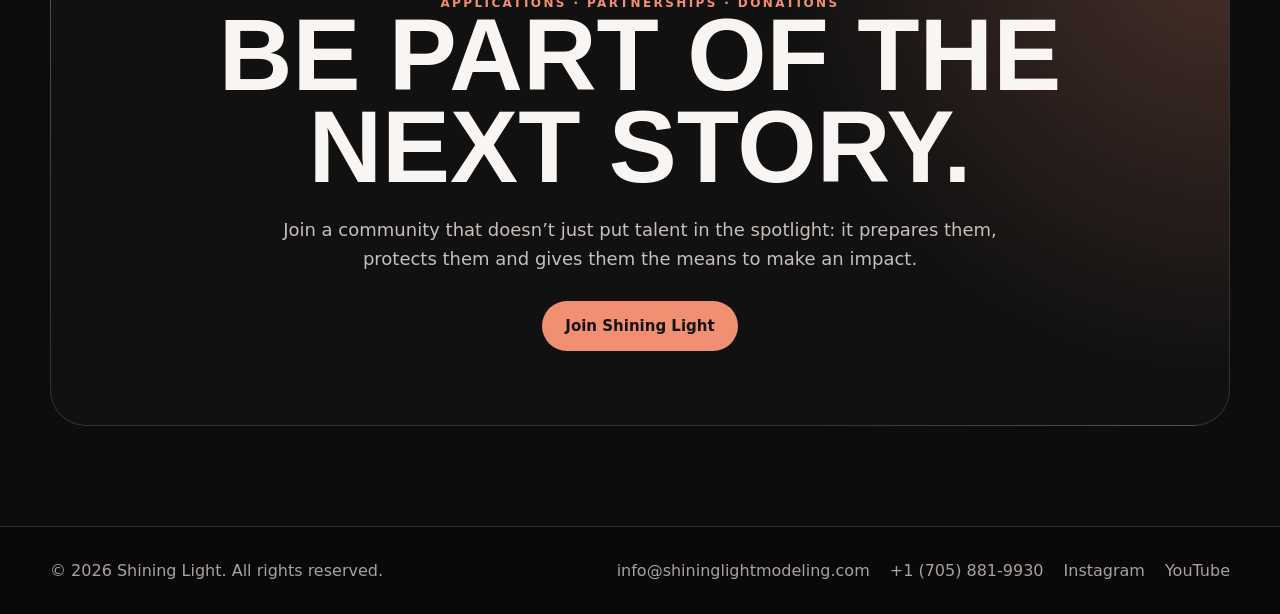
==== commit d3152b33: "Section partenaires : 25 vrais logos en tuiles individuelles - 17 logos fournis (dossier Drive, incl" ====
--- a/en/index.html
+++ b/en/index.html
@@ -112,7 +112,33 @@
         <div class="eyebrow">They trust us</div>
         <h2 class="section-title">Sponsors &amp; partners</h2>
         <p class="bodycopy" style="max-width:640px;margin:0 auto">Brands, institutions and organizations that have supported our runway shows, training programs and charitable actions around the world.</p>
-        <img src="../assets/partners-panel.jpg" alt="Logos of Shining Light sponsors and partners: Brussels Airlines, Africell, Maltina, Tolyna, Tikiss, Lesly Mac, Bralima and more">
+        <div class="partners-grid">
+          <img src="../assets/partners/brussels-airlines.jpg" alt="Brussels Airlines">
+          <img src="../assets/partners/africell.jpg" alt="Africell">
+          <img src="../assets/partners/maltina.jpg" alt="Maltina">
+          <img src="../assets/partners/bralima.jpg" alt="Bralima">
+          <img src="../assets/partners/festa.jpg" alt="Festa">
+          <img src="../assets/partners/swissta.jpg" alt="Swissta">
+          <img src="../assets/partners/grand-theatre.jpg" alt="Le Grand Théâtre National Doudou Ndiaye Coumba Rose">
+          <img src="../assets/partners/mnrdc.jpg" alt="MNRDC">
+          <img src="../assets/partners/secours-dentaire.jpg" alt="Secours Dentaire International Kinshasa">
+          <img src="../assets/partners/empire-des-enfants.jpg" alt="Empire des Enfants">
+          <img src="../assets/partners/bana-ya-kivuvu.jpg" alt="Bana Ya Kivuvu">
+          <img src="../assets/partners/union-le-club.jpg" alt="Union Le Club">
+          <img src="../assets/partners/lesly-mac.jpg" alt="Lesly Mac Fashion Designer">
+          <img src="../assets/partners/manganii.jpg" alt="MG Manganii">
+          <img src="../assets/partners/tikiss.jpg" alt="Tikiss — Where Fashion Meets Culture">
+          <img src="../assets/partners/tolyna.jpg" alt="Tolyna — Made in Africa">
+          <img src="../assets/partners/eme-modelle.jpg" alt="EmE En Mod'Elle">
+          <img src="../assets/partners/pagne-dluxe.jpg" alt="Pagne d'Luxe">
+          <img src="../assets/partners/rashid.jpg" alt="Rashid Haute Couture">
+          <img src="../assets/partners/dover-cosmetics.jpg" alt="Dover Cosmetics Ltd">
+          <img src="../assets/partners/bio-plus.jpg" alt="Bio Plus">
+          <img src="../assets/partners/bio-men.jpg" alt="Bio Men">
+          <img src="../assets/partners/hogfan.jpg" alt="Hogfan">
+          <img src="../assets/partners/shes-all-that.jpg" alt="She's All That &amp; More">
+          <img src="../assets/partners/fashion-model-agency.jpg" alt="Fashion Model Agency">
+        </div>
       </div>
     </section>
 
--- a/assets/styles.css
+++ b/assets/styles.css
@@ -60,7 +60,9 @@
 .metrics{display:grid;grid-template-columns:repeat(2,1fr);gap:14px;margin-top:30px}
 .metric{border:1px solid #d9cec7;border-radius:18px;padding:22px}.metric strong{font-size:38px;display:block;color:var(--brick)}.metric span{color:#665d58}
 .partners{background:#f5efea;color:#181412;text-align:center}
-.partners img{margin:40px auto 0;border-radius:26px;box-shadow:0 20px 60px rgba(20,10,5,.12);max-width:900px;width:100%}
+.partners-grid{display:grid;grid-template-columns:repeat(5,1fr);gap:14px;margin-top:44px}
+.partners-grid img{width:100%;border-radius:14px;border:1px solid #e3d8d0;transition:.25s}
+.partners-grid img:hover{transform:translateY(-3px);box-shadow:0 12px 30px rgba(20,10,5,.14)}
 .cta{padding:100px 0;background:#0d0d0d;text-align:center}
 .cta-box{border:1px solid var(--line);border-radius:36px;padding:74px 34px;background:radial-gradient(circle at top right,rgba(241,143,115,.25),transparent 35%),#111}
 .cta h2{font-family:var(--display);font-size:clamp(52px,8vw,102px);line-height:.9;text-transform:uppercase;margin:0 auto 22px;max-width:950px}
@@ -100,6 +102,7 @@
   .hero{min-height:820px}.hero-content{padding-top:310px}
   .portrait-card img{height:520px}.impact img{height:460px}
   .galerie-grid{grid-template-columns:1fr}.gitem img,.gitem.tall img{height:260px}
+  .partners-grid{grid-template-columns:repeat(3,1fr)}
   .videos-grid{grid-template-columns:1fr}
   .form-grid{grid-template-columns:1fr}
 }
@@ -110,4 +113,5 @@
   section{padding:78px 0}.section-title{font-size:54px}
   .metrics{grid-template-columns:1fr}.portrait-card:after{left:0;font-size:13px}
   .cta-box{padding:54px 20px}.tl{flex-direction:column;gap:6px}
+  .partners-grid{grid-template-columns:repeat(2,1fr)}
 }
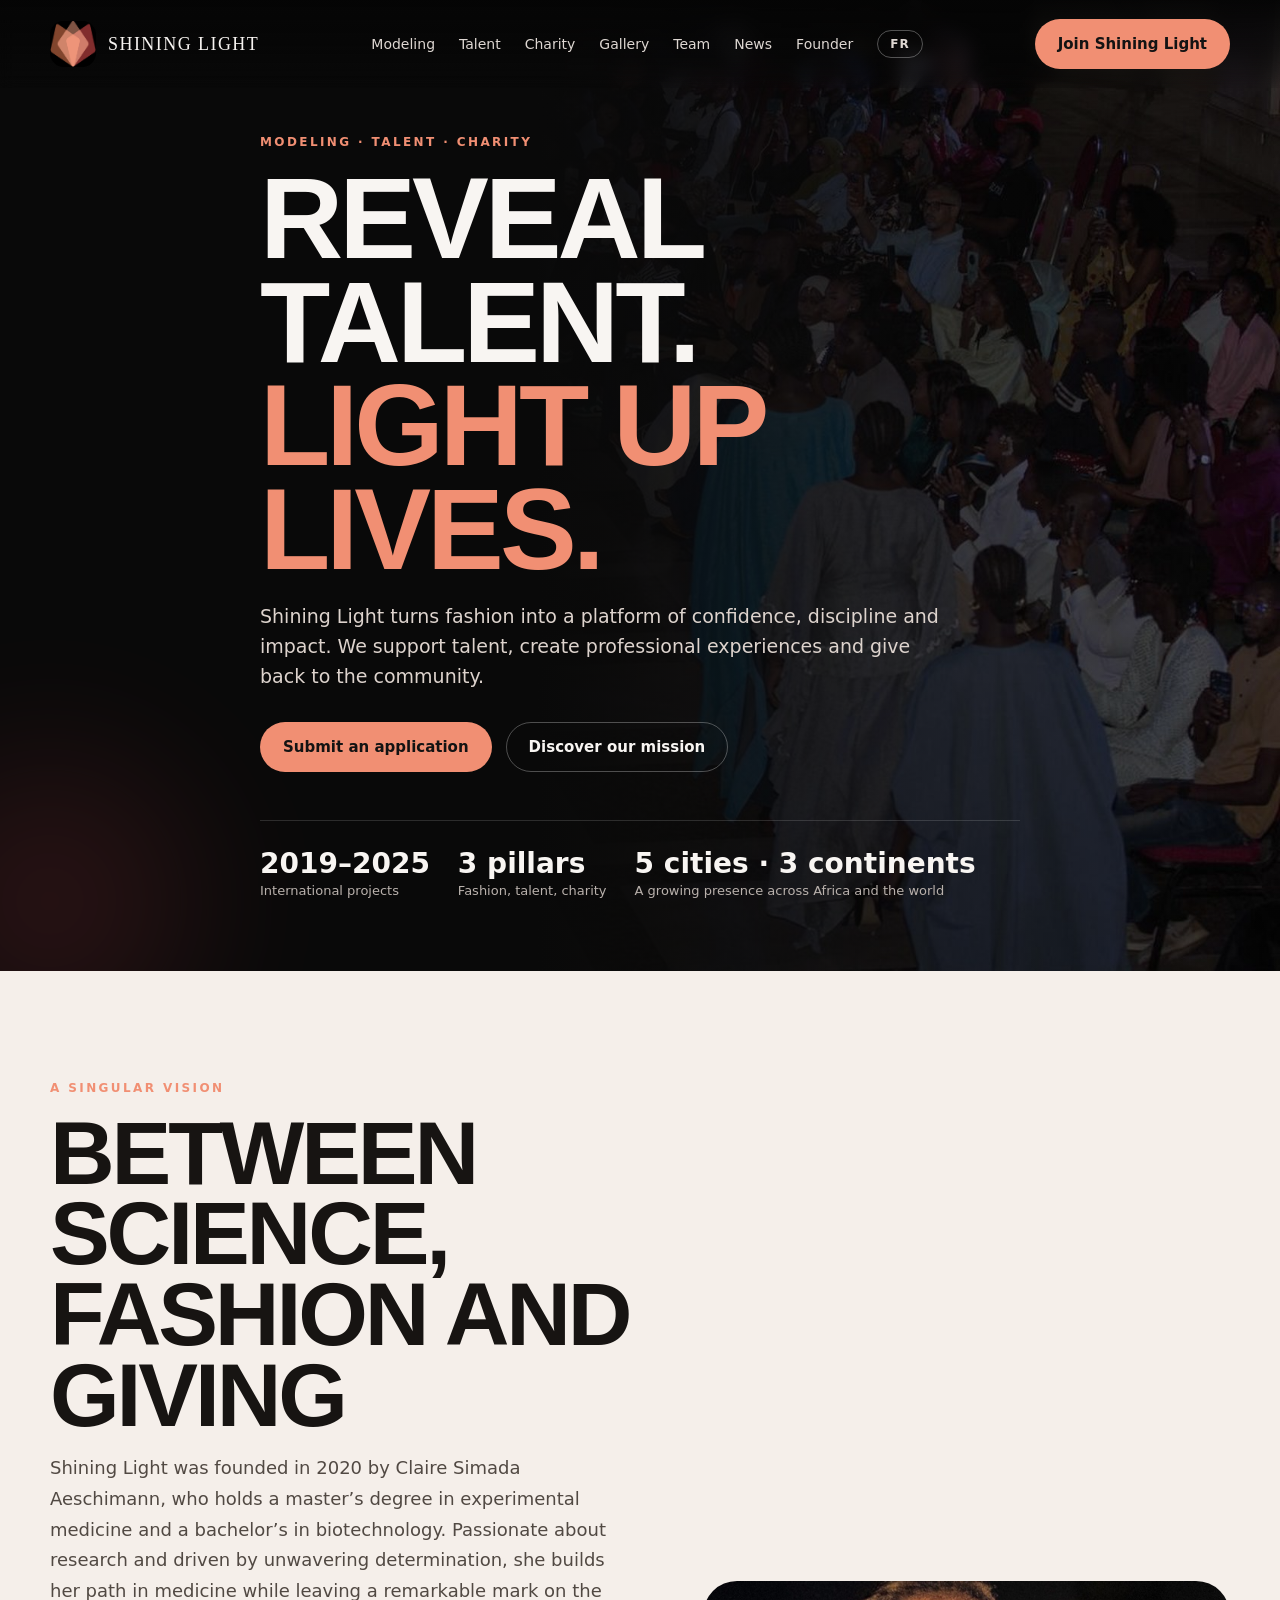
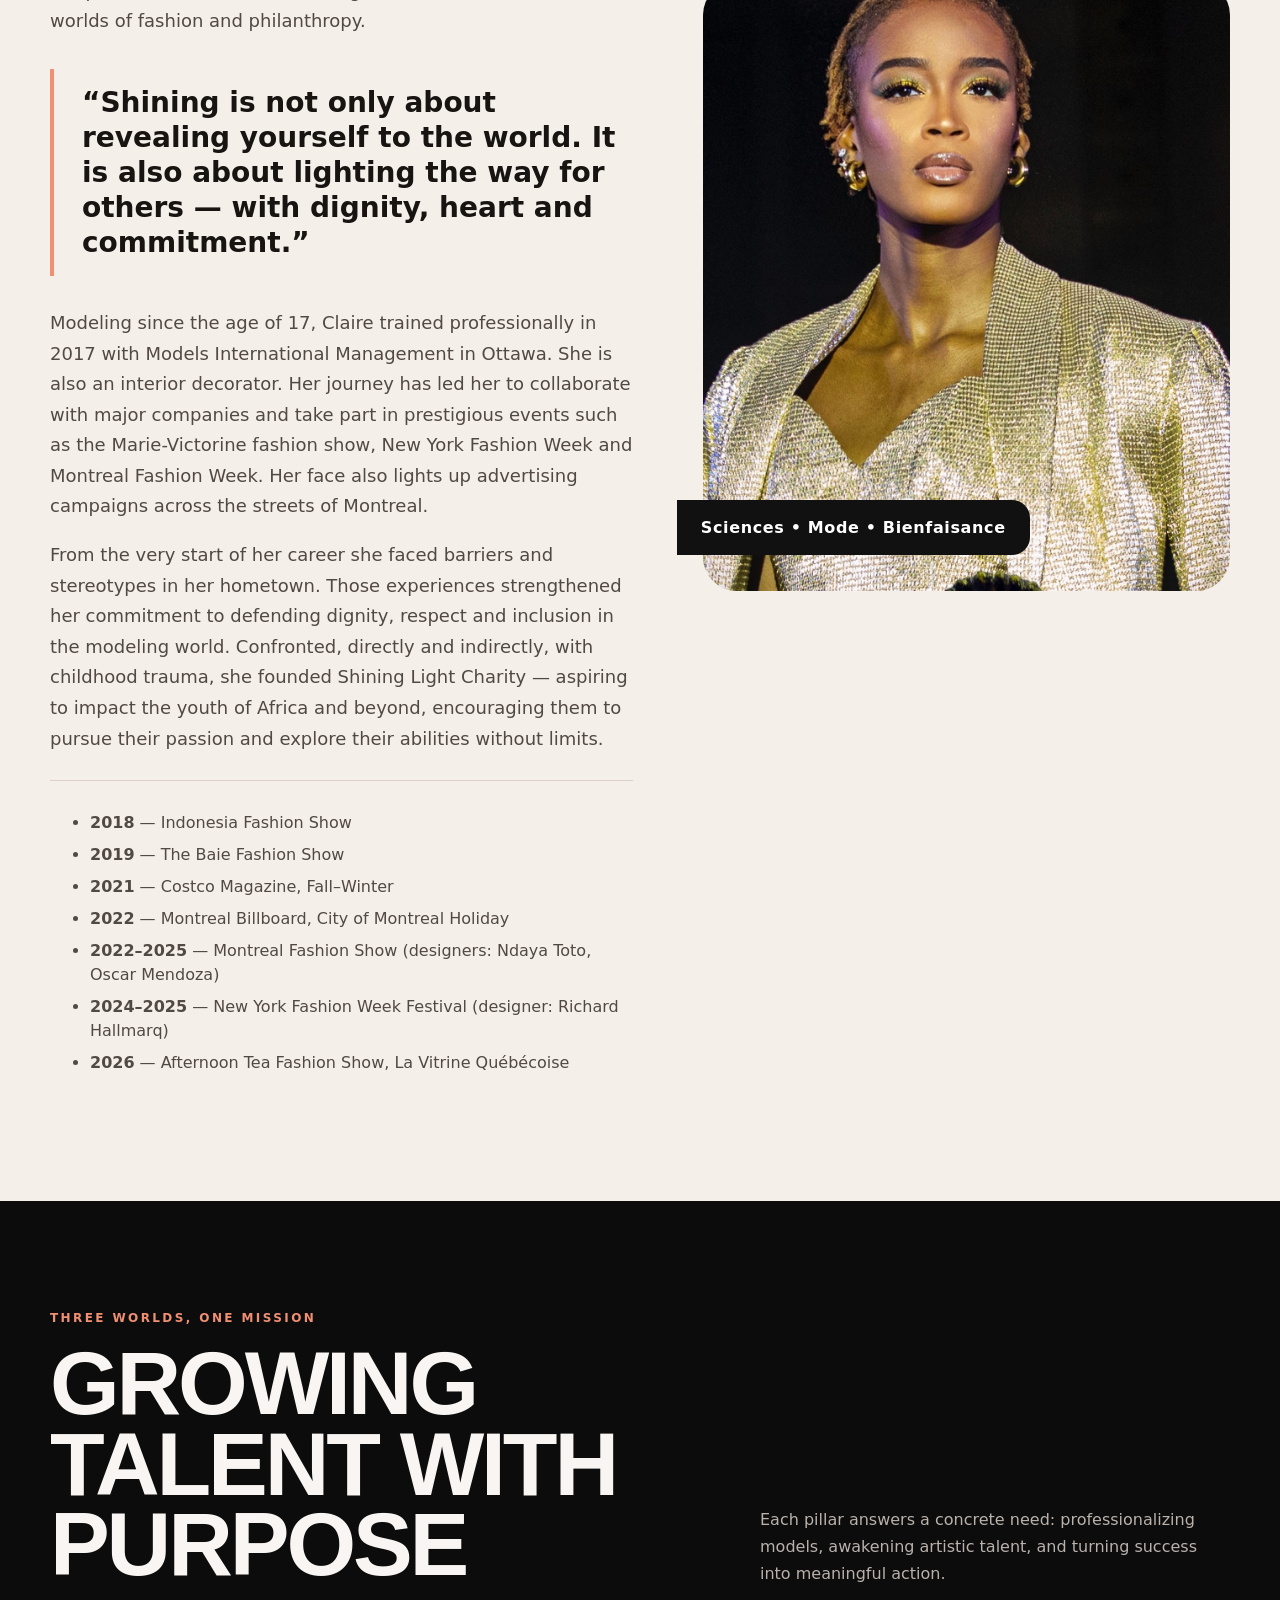
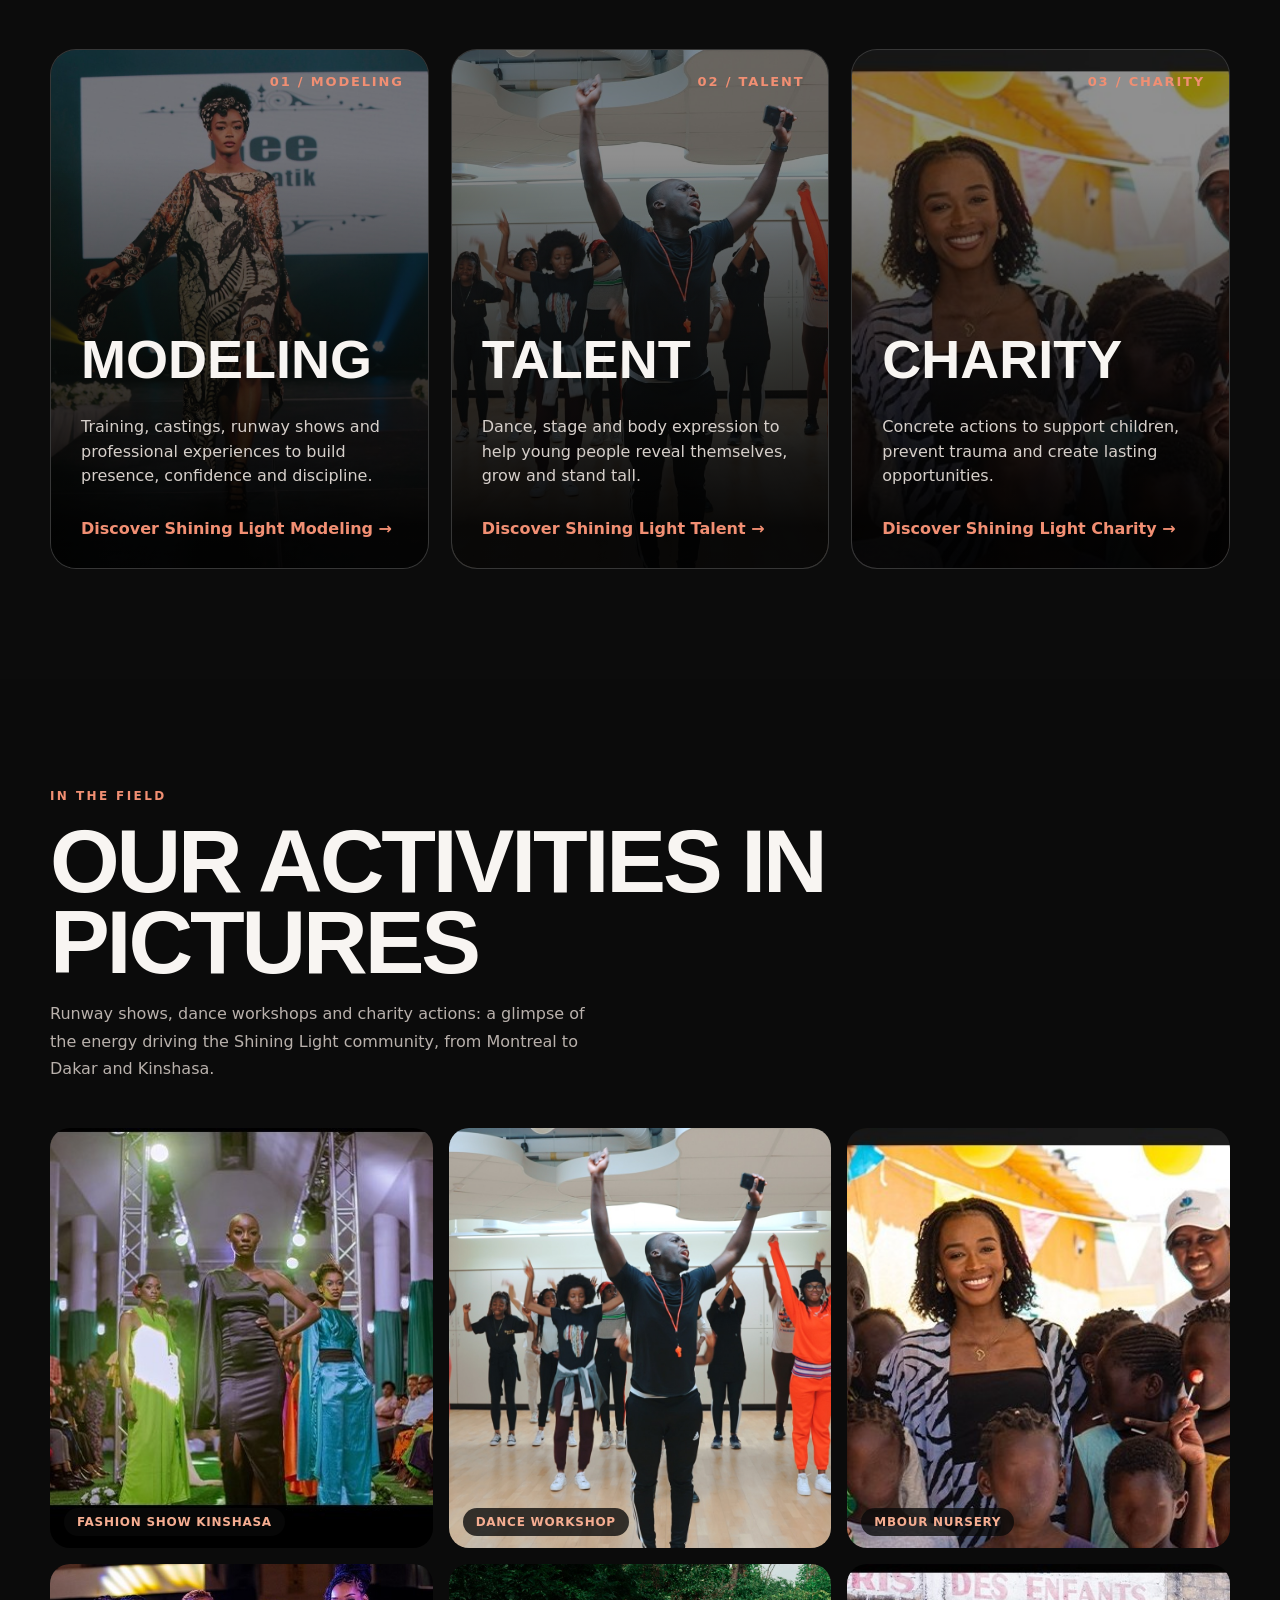
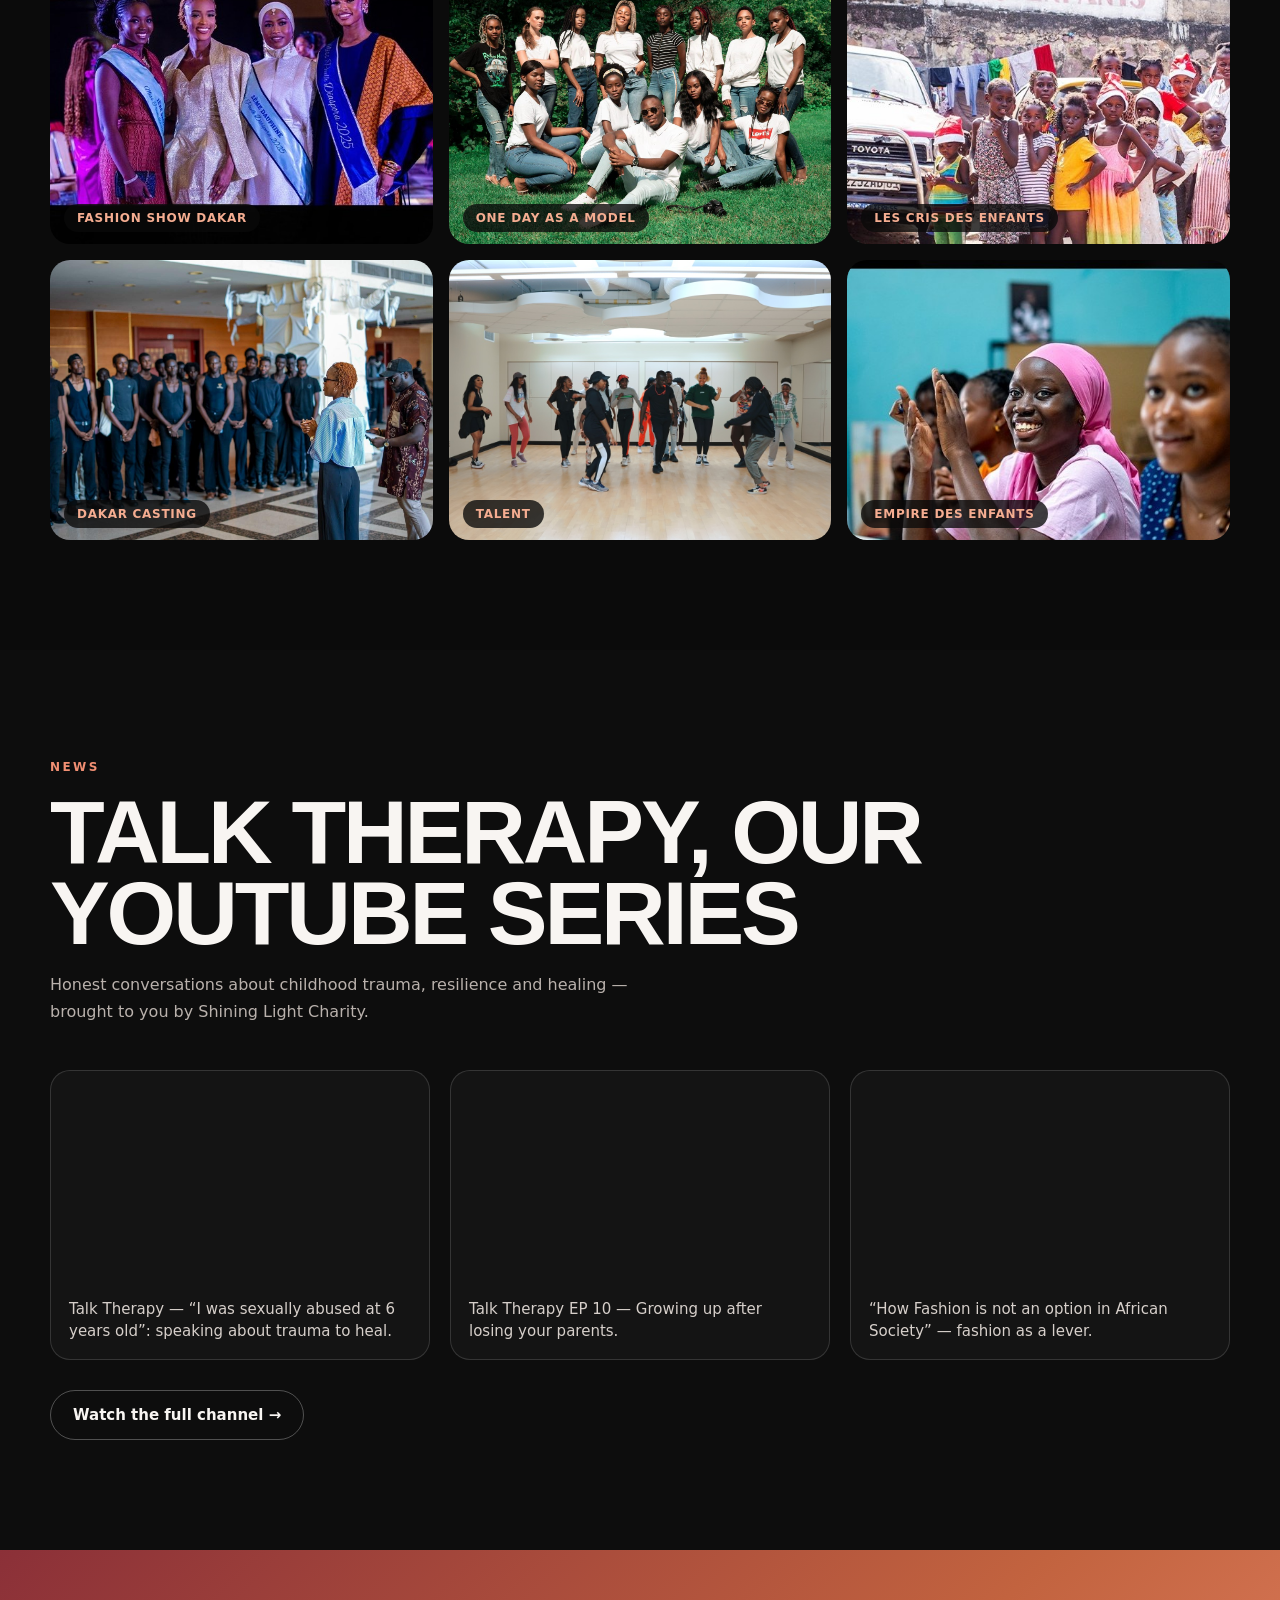
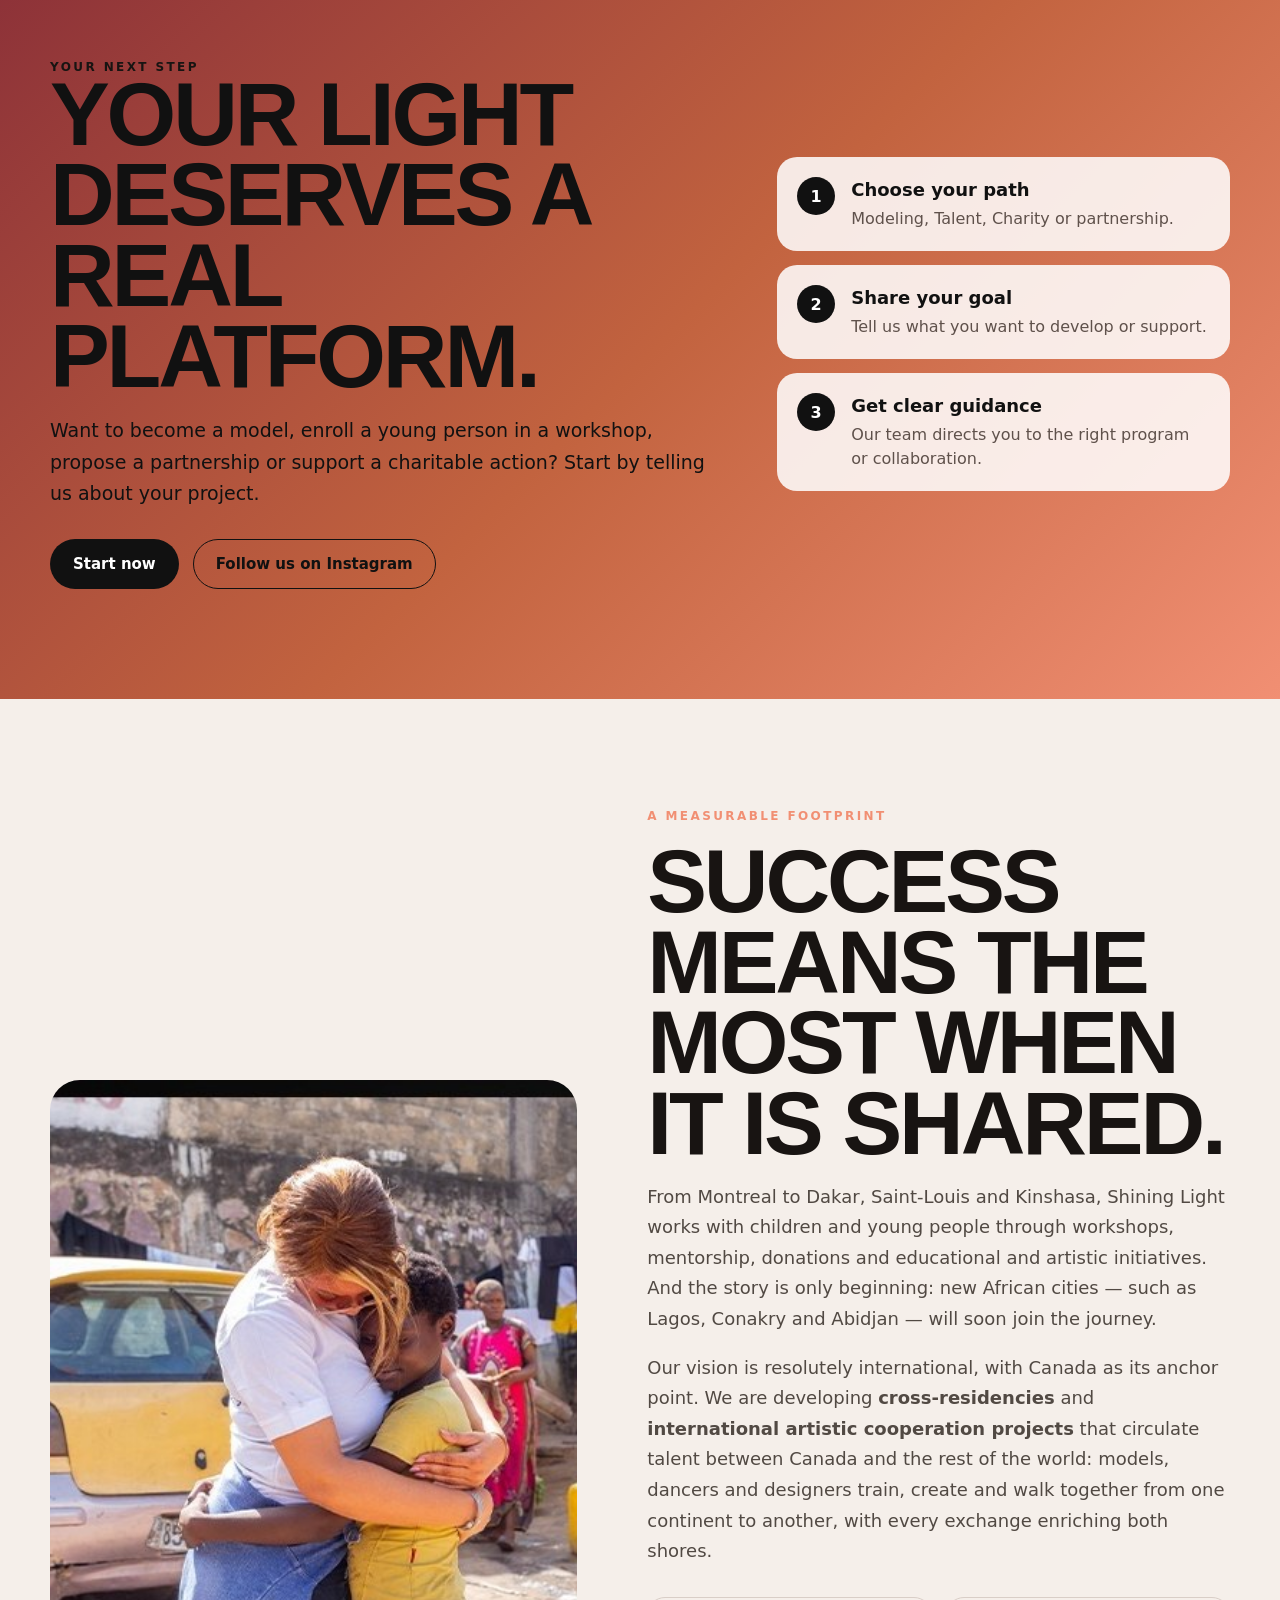
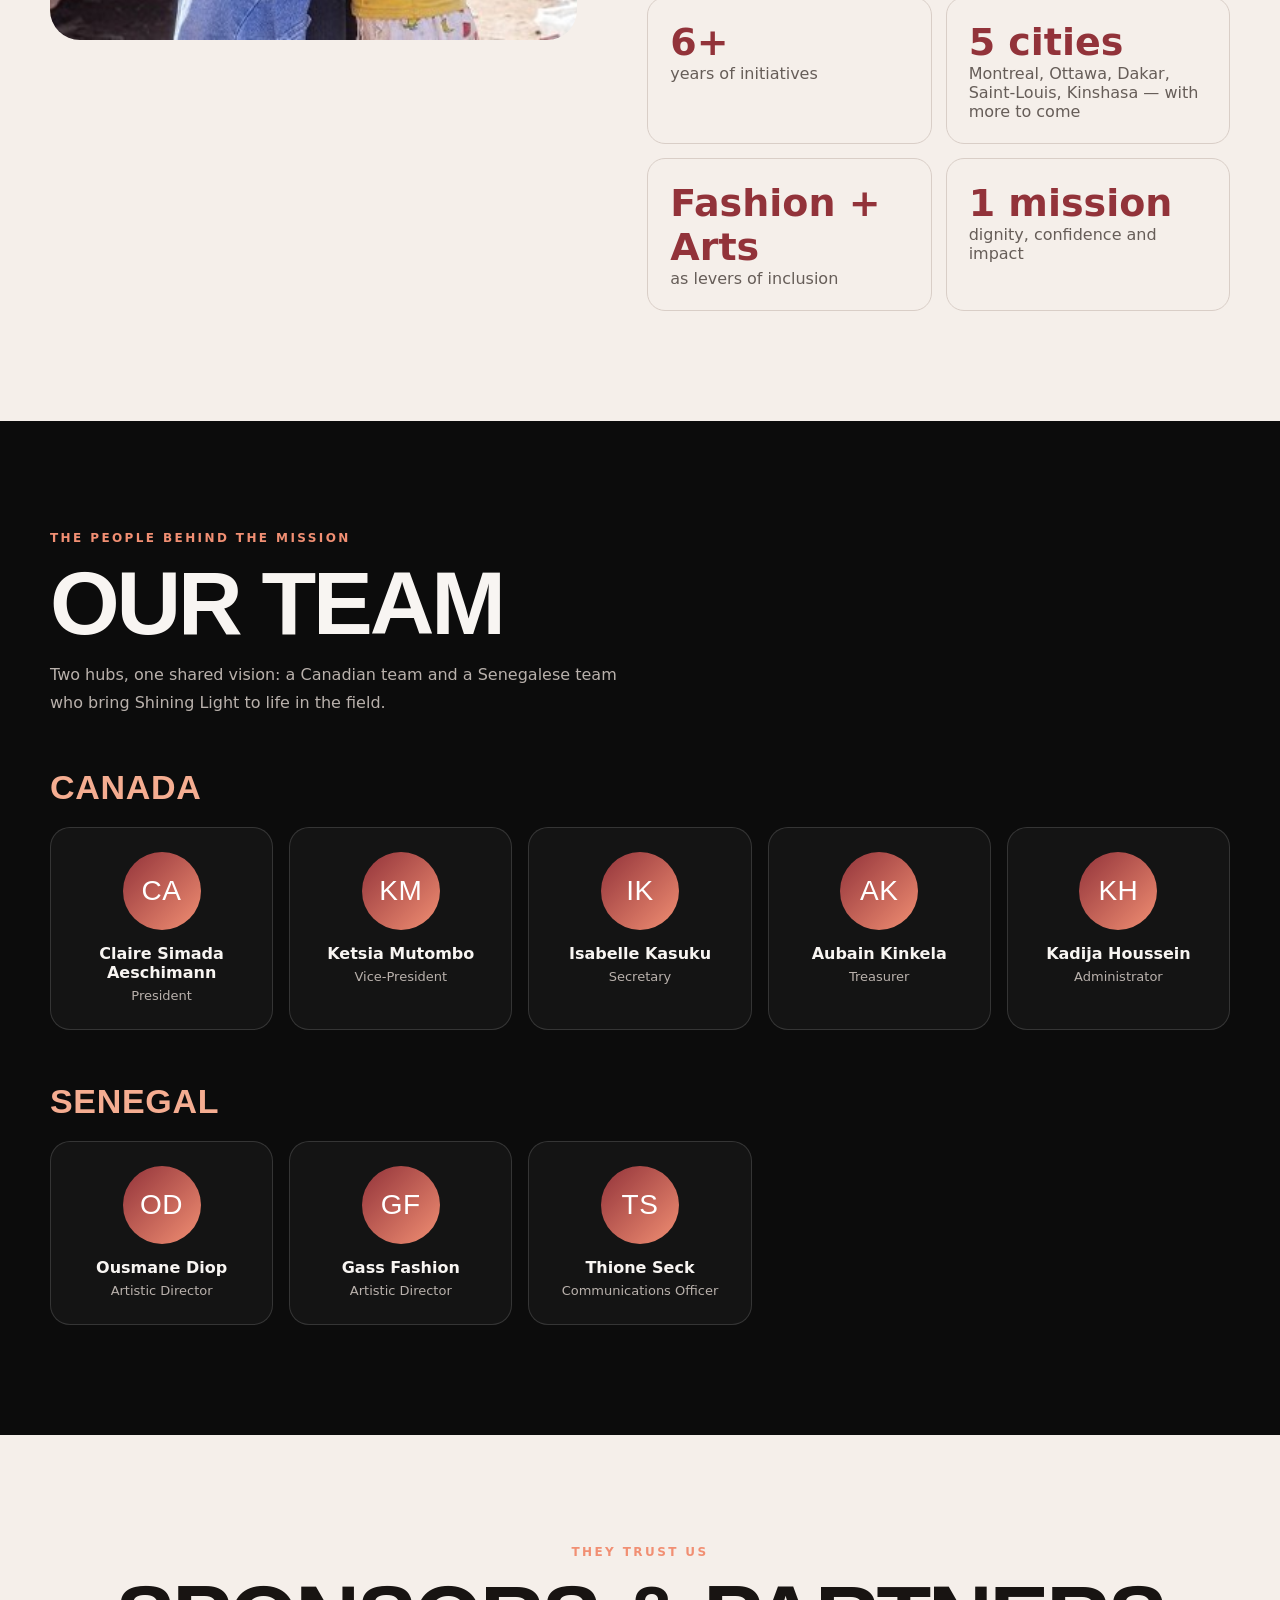
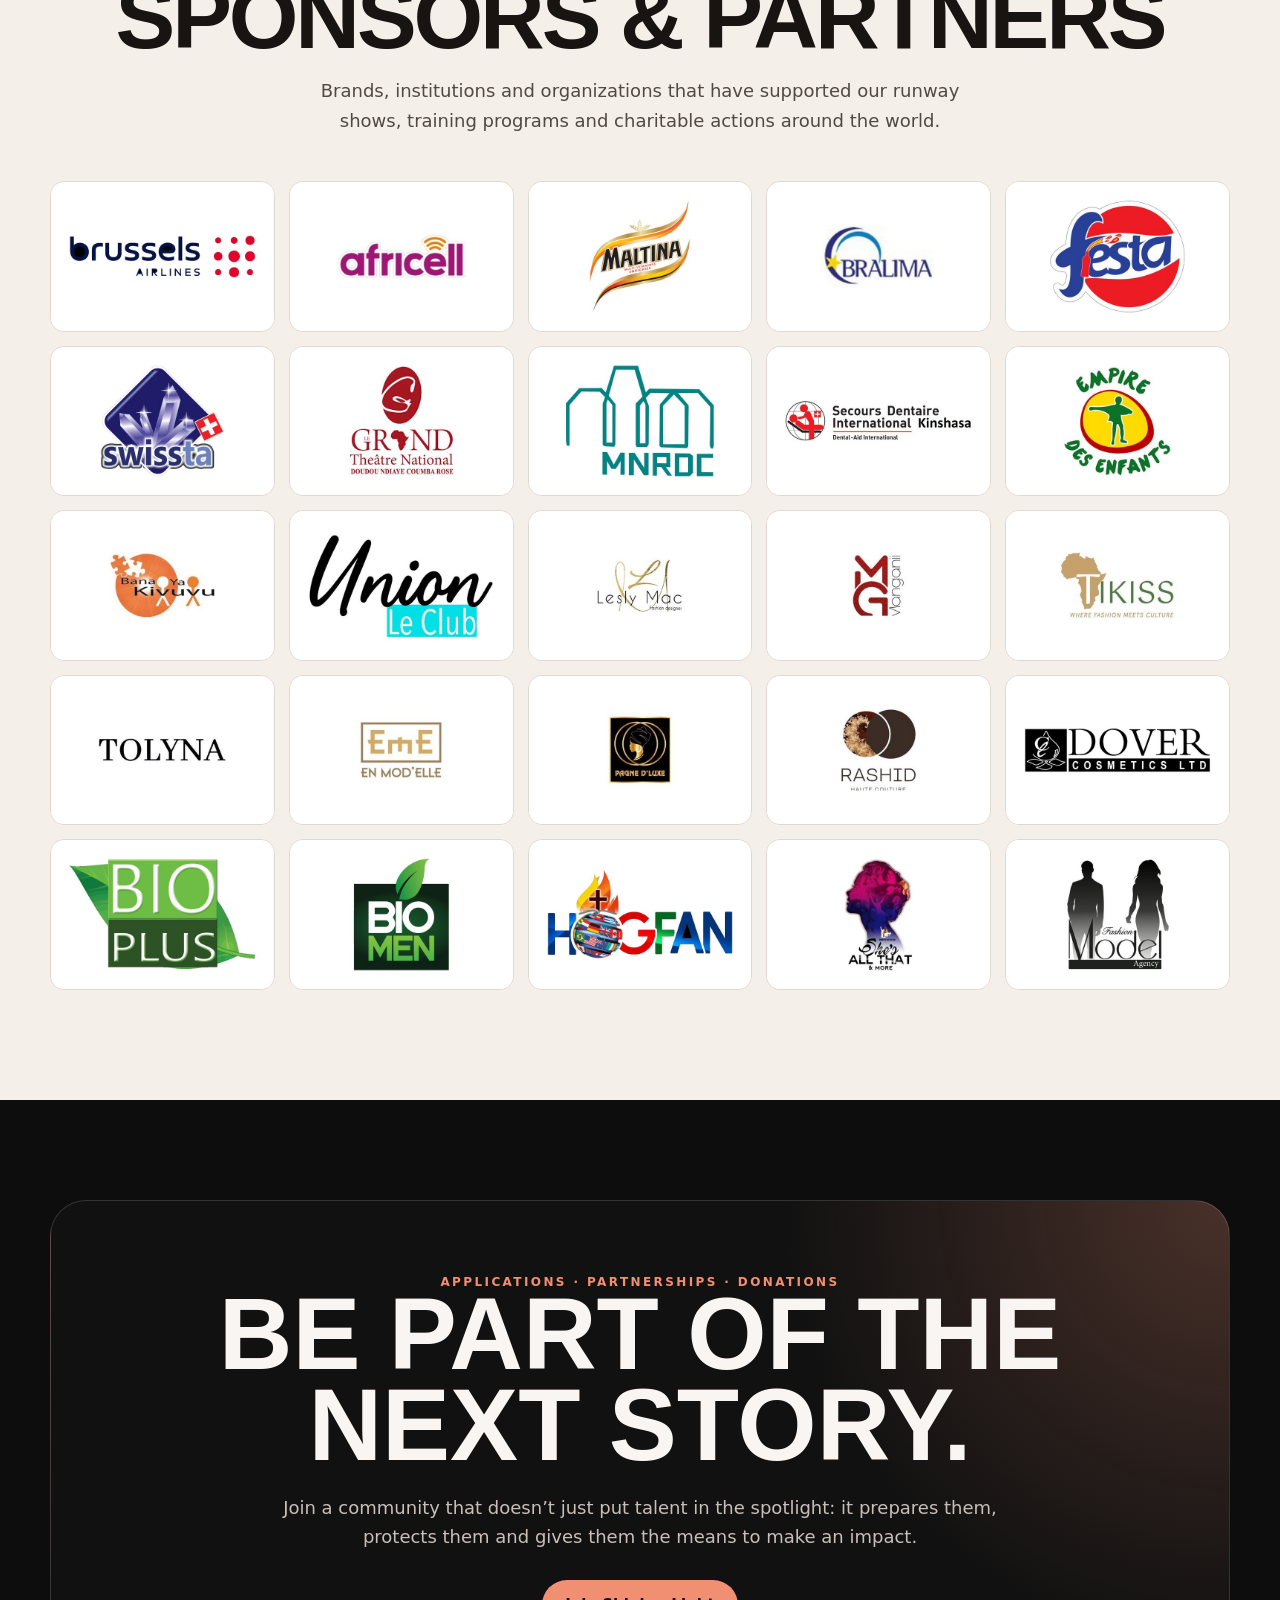
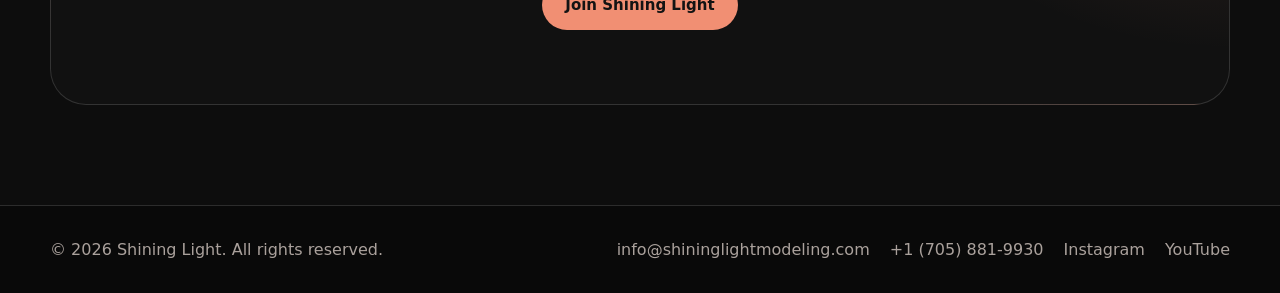
==== commit d650c1da: "Modifications client : couverture, diversité, équipe, logos fond blanc, titres galeries 1. Nouvelle " ====
--- a/en/index.html
+++ b/en/index.html
@@ -11,7 +11,7 @@
   <header class="nav">
     <div class="wrap nav-inner">
       <a class="brand" href="index.html"><img src="../assets/logo-embleme.jpg" alt="Shining Light logo"><span>SHINING LIGHT</span></a>
-      <nav class="links" aria-label="Main navigation"><a href="modeling.html">Modeling</a><a href="talent.html">Talent</a><a href="charity.html">Charity</a><a href="#activites">Gallery</a><a href="#actualites">News</a><a href="#fondatrice">Founder</a><a class="lang" href="../index.html" lang="fr" hreflang="fr">FR</a></nav>
+      <nav class="links" aria-label="Main navigation"><a href="modeling.html">Modeling</a><a href="talent.html">Talent</a><a href="charity.html">Charity</a><a href="#activites">Gallery</a><a href="#equipe">Team</a><a href="#actualites">News</a><a href="#fondatrice">Founder</a><a class="lang" href="../index.html" lang="fr" hreflang="fr">FR</a></nav>
       <a class="btn btn-primary" href="apply.html">Join Shining Light</a>
     </div>
   </header>
@@ -43,6 +43,7 @@
             <li><strong>2022</strong> — Montreal Billboard, City of Montreal Holiday</li>
             <li><strong>2022–2025</strong> — Montreal Fashion Show (designers: Ndaya Toto, Oscar Mendoza)</li>
             <li><strong>2024–2025</strong> — New York Fashion Week Festival (designer: Richard Hallmarq)</li>
+            <li><strong>2026</strong> — Afternoon Tea Fashion Show, La Vitrine Québécoise</li>
           </ul>
         </div>
         <div class="portrait-card"><img src="../assets/founder-portrait.jpg" alt="Claire Simada Aeschimann, founder of Shining Light, on the runway"></div>
@@ -66,15 +67,15 @@
         <h2 class="section-title">Our activities in pictures</h2>
         <p style="max-width:560px;color:var(--muted);line-height:1.7;margin:0">Runway shows, dance workshops and charity actions: a glimpse of the energy driving the Shining Light community, from Montreal to Dakar and Kinshasa.</p>
         <div class="galerie-grid">
-          <div class="gitem tall"><img src="../assets/mode-f.jpg" alt="Shining Light Fashion Show runway"><span>Modeling</span></div>
-          <div class="gitem tall"><img src="../assets/activite-01.jpg" alt="Shining Light Talent dance workshop"><span>Talent</span></div>
-          <div class="gitem tall"><img src="../assets/char-e.jpg" alt="Charity visit with children"><span>Charity</span></div>
-          <div class="gitem"><img src="../assets/mode-d.jpg" alt="Shining Light casting laureates"><span>Modeling</span></div>
+          <div class="gitem tall"><img src="../assets/mode-f.jpg" alt="Fashion Show Kinshasa"><span>Fashion Show Kinshasa</span></div>
+          <div class="gitem tall"><img src="../assets/activite-01.jpg" alt="Shining Light Talent dance workshop"><span>Dance Workshop</span></div>
+          <div class="gitem tall"><img src="../assets/char-e.jpg" alt="Mbour nursery"><span>Mbour Nursery</span></div>
+          <div class="gitem"><img src="../assets/mode-d.jpg" alt="Fashion Show Dakar"><span>Fashion Show Dakar</span></div>
+          <div class="gitem"><img src="../assets/mode-diversite-01.jpg" alt="One Day as a Model group, Ottawa 2021"><span>One Day as a Model</span></div>
+          <div class="gitem"><img src="../assets/char-c.jpg" alt="Les cris des enfants orphanage, Kinshasa"><span>Les cris des enfants</span></div>
+          <div class="gitem"><img src="../assets/mode-b.jpg" alt="Shining Light Fashion Show casting in Dakar"><span>Dakar Casting</span></div>
           <div class="gitem"><img src="../assets/activite-03.jpg" alt="Group dance workshop"><span>Talent</span></div>
-          <div class="gitem"><img src="../assets/char-c.jpg" alt="Les cris des enfants action in Kinshasa"><span>Charity</span></div>
-          <div class="gitem"><img src="../assets/mode-b.jpg" alt="Urban photo shoot in Saint-Louis"><span>Modeling</span></div>
-          <div class="gitem"><img src="../assets/activite-02.jpg" alt="Choreography rehearsal"><span>Talent</span></div>
-          <div class="gitem"><img src="../assets/char-a.jpg" alt="Empires des enfants workshop in Dakar"><span>Charity</span></div>
+          <div class="gitem"><img src="../assets/char-a.jpg" alt="Empire des Enfants, Dakar"><span>Empire des Enfants</span></div>
         </div>
       </div>
     </section>
@@ -103,7 +104,35 @@
     <section class="impact" id="impact">
       <div class="wrap impact-grid">
         <img src="../assets/char-d.jpg" alt="Shining Light actions with children and communities">
-        <div><div class="eyebrow">A measurable footprint</div><h2 class="section-title">Success means the most when it is shared.</h2><p class="bodycopy">From Montreal to Dakar, Saint-Louis and Kinshasa, Shining Light works with children and young people through workshops, mentorship, donations and educational and artistic initiatives. And the story is only beginning: new African cities — such as Lagos, Conakry and Abidjan — will soon join the journey.</p><div class="metrics"><div class="metric"><strong>6+</strong><span>years of initiatives</span></div><div class="metric"><strong>5 cities</strong><span>Montreal, Ottawa, Dakar, Saint-Louis, Kinshasa — with more to come</span></div><div class="metric"><strong>Fashion + Arts</strong><span>as levers of inclusion</span></div><div class="metric"><strong>1 mission</strong><span>dignity, confidence and impact</span></div></div></div>
+        <div><div class="eyebrow">A measurable footprint</div><h2 class="section-title">Success means the most when it is shared.</h2><p class="bodycopy">From Montreal to Dakar, Saint-Louis and Kinshasa, Shining Light works with children and young people through workshops, mentorship, donations and educational and artistic initiatives. And the story is only beginning: new African cities — such as Lagos, Conakry and Abidjan — will soon join the journey.</p><p class="bodycopy">Our vision is resolutely international, with Canada as its anchor point. We are developing <strong>cross-residencies</strong> and <strong>international artistic cooperation projects</strong> that circulate talent between Canada and the rest of the world: models, dancers and designers train, create and walk together from one continent to another, with every exchange enriching both shores.</p><div class="metrics"><div class="metric"><strong>6+</strong><span>years of initiatives</span></div><div class="metric"><strong>5 cities</strong><span>Montreal, Ottawa, Dakar, Saint-Louis, Kinshasa — with more to come</span></div><div class="metric"><strong>Fashion + Arts</strong><span>as levers of inclusion</span></div><div class="metric"><strong>1 mission</strong><span>dignity, confidence and impact</span></div></div></div>
+      </div>
+    </section>
+
+    <section class="team" id="equipe">
+      <div class="wrap">
+        <div class="eyebrow">The people behind the mission</div>
+        <h2 class="section-title">Our team</h2>
+        <p style="max-width:600px;color:var(--muted);line-height:1.7;margin:0">Two hubs, one shared vision: a Canadian team and a Senegalese team who bring Shining Light to life in the field.</p>
+
+        <div class="team-country">
+          <h3>Canada</h3>
+          <div class="team-grid">
+            <div class="member"><div class="avatar">CA</div><b>Claire Simada Aeschimann</b><span>President</span></div>
+            <div class="member"><div class="avatar">KM</div><b>Ketsia Mutombo</b><span>Vice-President</span></div>
+            <div class="member"><div class="avatar">IK</div><b>Isabelle Kasuku</b><span>Secretary</span></div>
+            <div class="member"><div class="avatar">AK</div><b>Aubain Kinkela</b><span>Treasurer</span></div>
+            <div class="member"><div class="avatar">KH</div><b>Kadija Houssein</b><span>Administrator</span></div>
+          </div>
+        </div>
+
+        <div class="team-country">
+          <h3>Senegal</h3>
+          <div class="team-grid">
+            <div class="member"><div class="avatar">OD</div><b>Ousmane Diop</b><span>Artistic Director</span></div>
+            <div class="member"><div class="avatar">GF</div><b>Gass Fashion</b><span>Artistic Director</span></div>
+            <div class="member"><div class="avatar">TS</div><b>Thione Seck</b><span>Communications Officer</span></div>
+          </div>
+        </div>
       </div>
     </section>
 
--- a/assets/styles.css
+++ b/assets/styles.css
@@ -63,6 +63,15 @@
 .partners-grid{display:grid;grid-template-columns:repeat(5,1fr);gap:14px;margin-top:44px}
 .partners-grid img{width:100%;border-radius:14px;border:1px solid #e3d8d0;transition:.25s}
 .partners-grid img:hover{transform:translateY(-3px);box-shadow:0 12px 30px rgba(20,10,5,.14)}
+.team{background:#0c0c0c}
+.team-country{margin-top:52px}
+.team-country h3{font-family:var(--display);text-transform:uppercase;font-size:34px;letter-spacing:.02em;margin:0 0 20px;color:var(--peach)}
+.team-grid{display:grid;grid-template-columns:repeat(5,1fr);gap:16px}
+.member{border:1px solid var(--line);border-radius:20px;background:#141414;padding:24px 20px;text-align:center}
+.member .avatar{width:78px;height:78px;margin:0 auto 14px;border-radius:50%;display:grid;place-items:center;background:linear-gradient(135deg,var(--brick),var(--coral));font-family:var(--display);font-size:28px;letter-spacing:.02em;color:#fff}
+.member .avatar img{width:100%;height:100%;object-fit:cover;border-radius:50%}
+.member b{display:block;font-size:16px;margin-bottom:5px}
+.member span{font-size:13px;color:var(--muted);line-height:1.4;display:block}
 .cta{padding:100px 0;background:#0d0d0d;text-align:center}
 .cta-box{border:1px solid var(--line);border-radius:36px;padding:74px 34px;background:radial-gradient(circle at top right,rgba(241,143,115,.25),transparent 35%),#111}
 .cta h2{font-family:var(--display);font-size:clamp(52px,8vw,102px);line-height:.9;text-transform:uppercase;margin:0 auto 22px;max-width:950px}
@@ -103,6 +112,7 @@
   .portrait-card img{height:520px}.impact img{height:460px}
   .galerie-grid{grid-template-columns:1fr}.gitem img,.gitem.tall img{height:260px}
   .partners-grid{grid-template-columns:repeat(3,1fr)}
+  .team-grid{grid-template-columns:repeat(3,1fr)}
   .videos-grid{grid-template-columns:1fr}
   .form-grid{grid-template-columns:1fr}
 }
@@ -113,5 +123,7 @@
   section{padding:78px 0}.section-title{font-size:54px}
   .metrics{grid-template-columns:1fr}.portrait-card:after{left:0;font-size:13px}
   .cta-box{padding:54px 20px}.tl{flex-direction:column;gap:6px}
+  .page-hero .section-title{font-size:clamp(38px,11vw,56px)!important}
   .partners-grid{grid-template-columns:repeat(2,1fr)}
+  .team-grid{grid-template-columns:repeat(2,1fr)}.team-country h3{font-size:28px}
 }
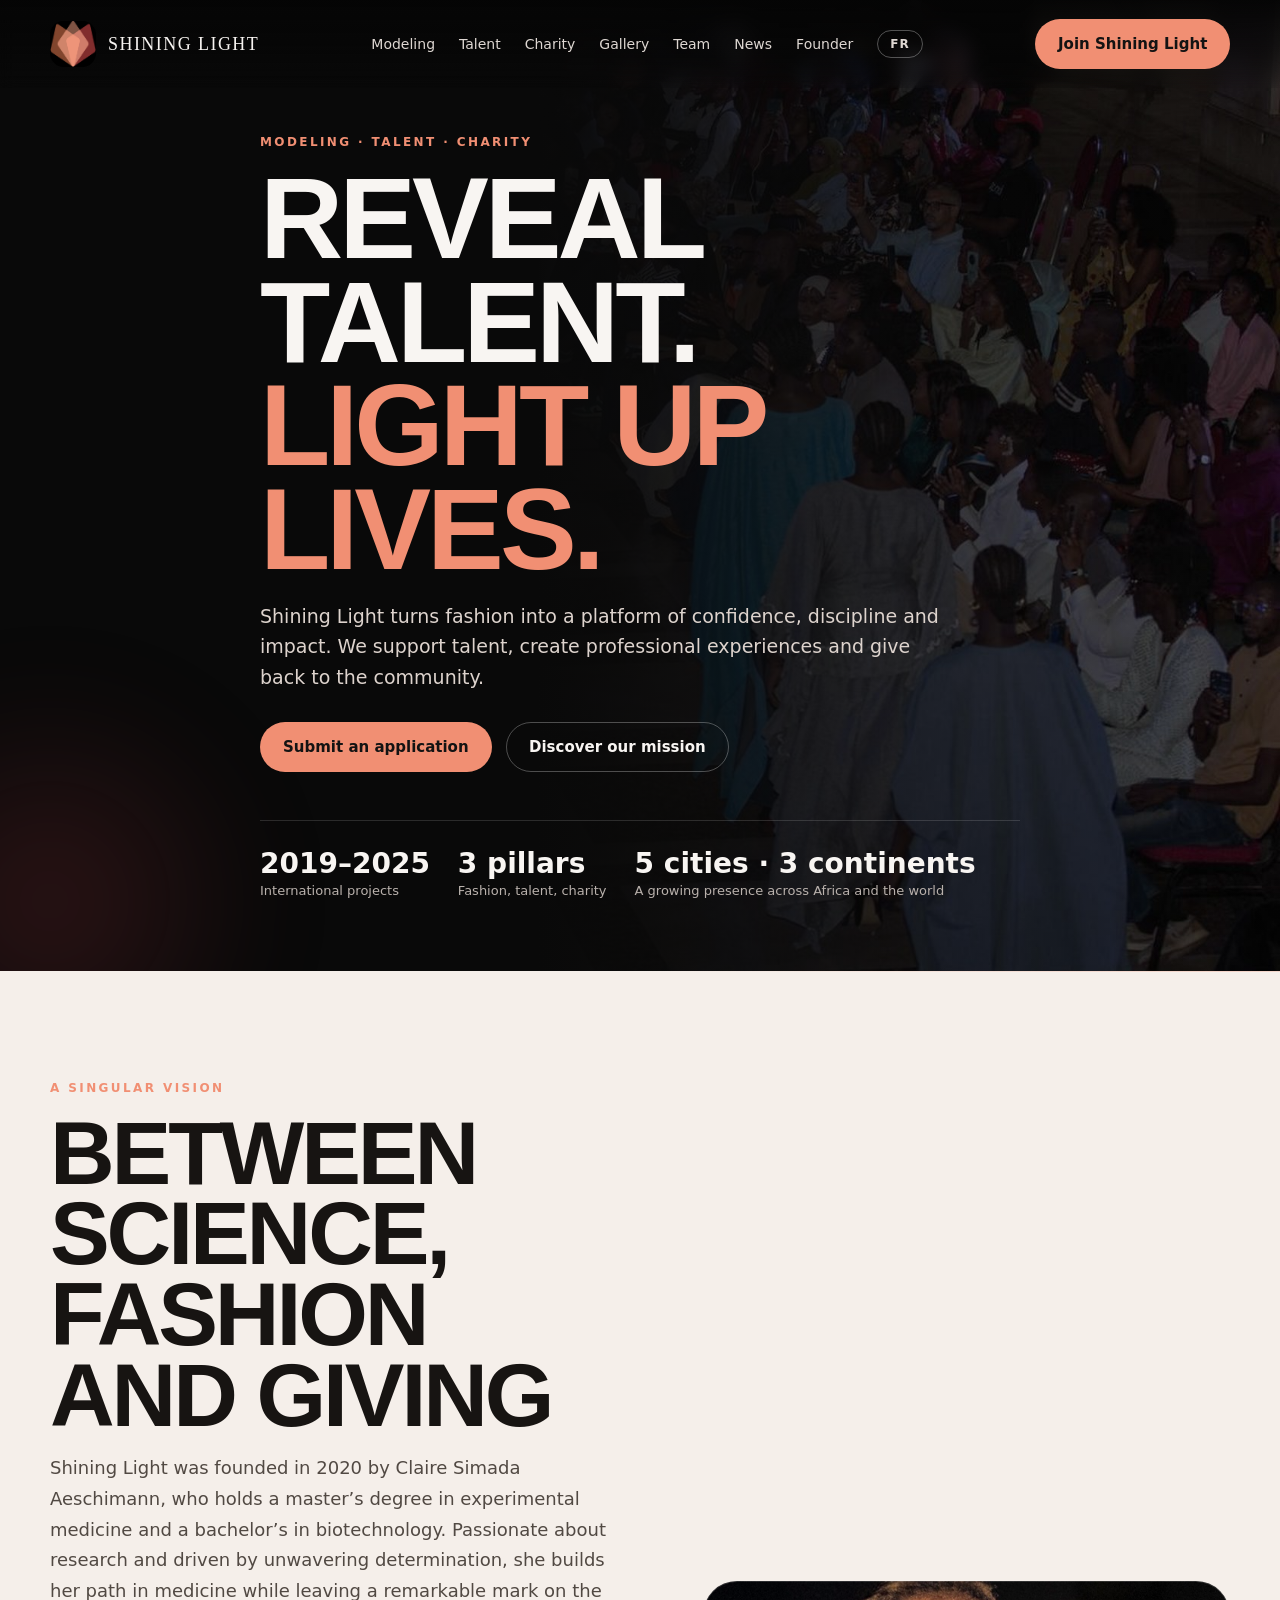
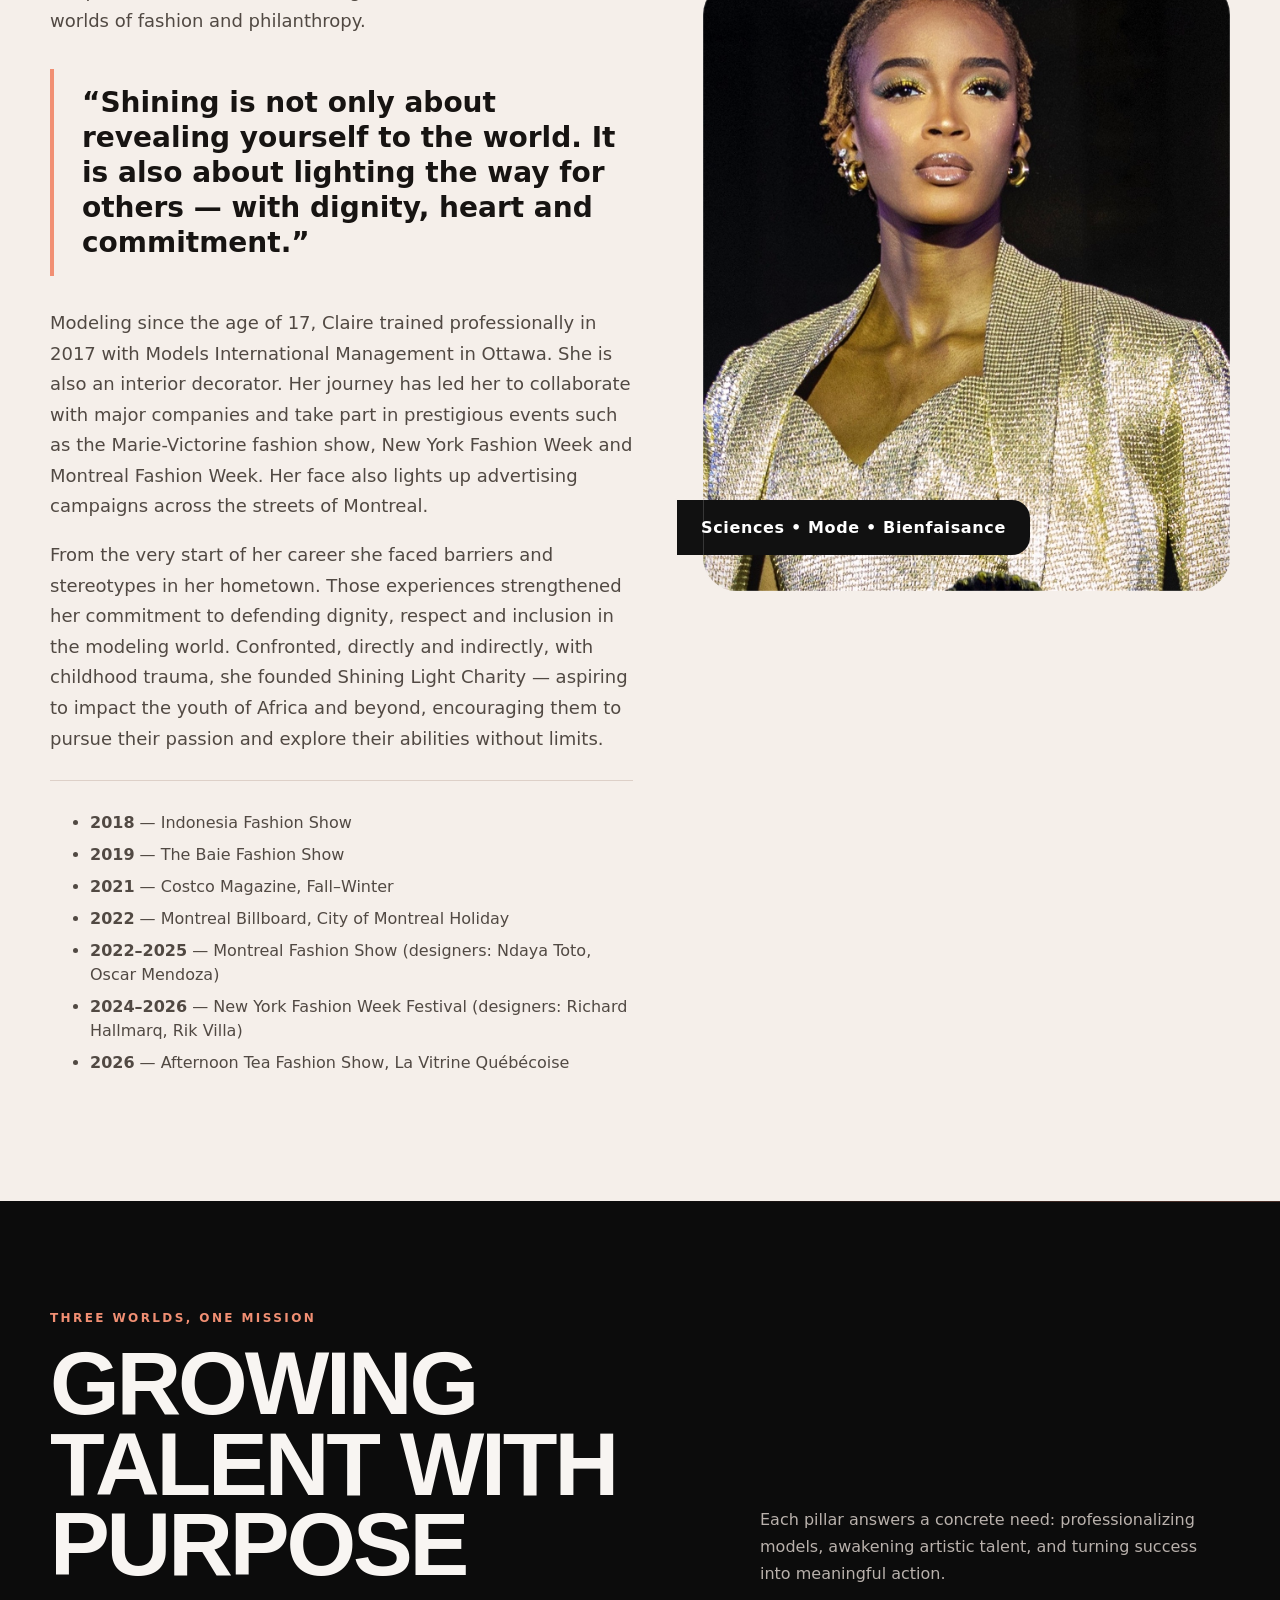
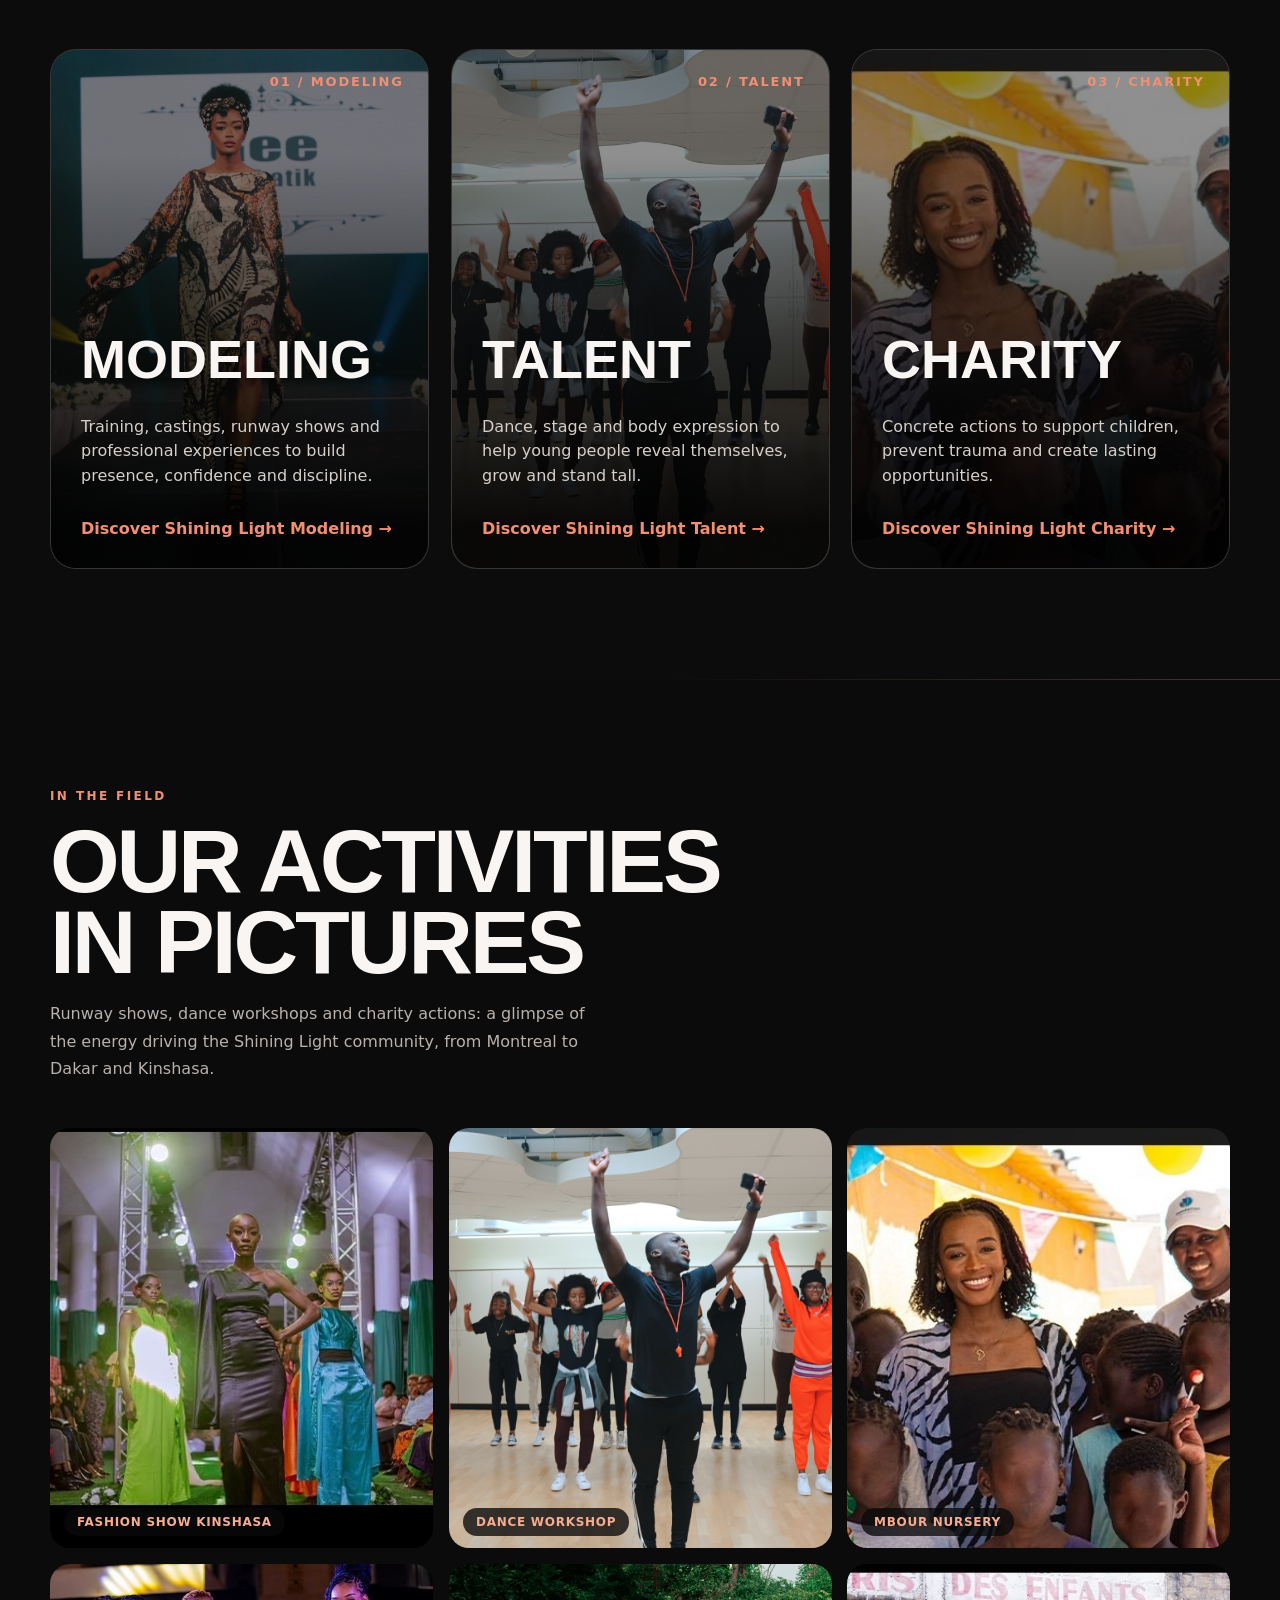
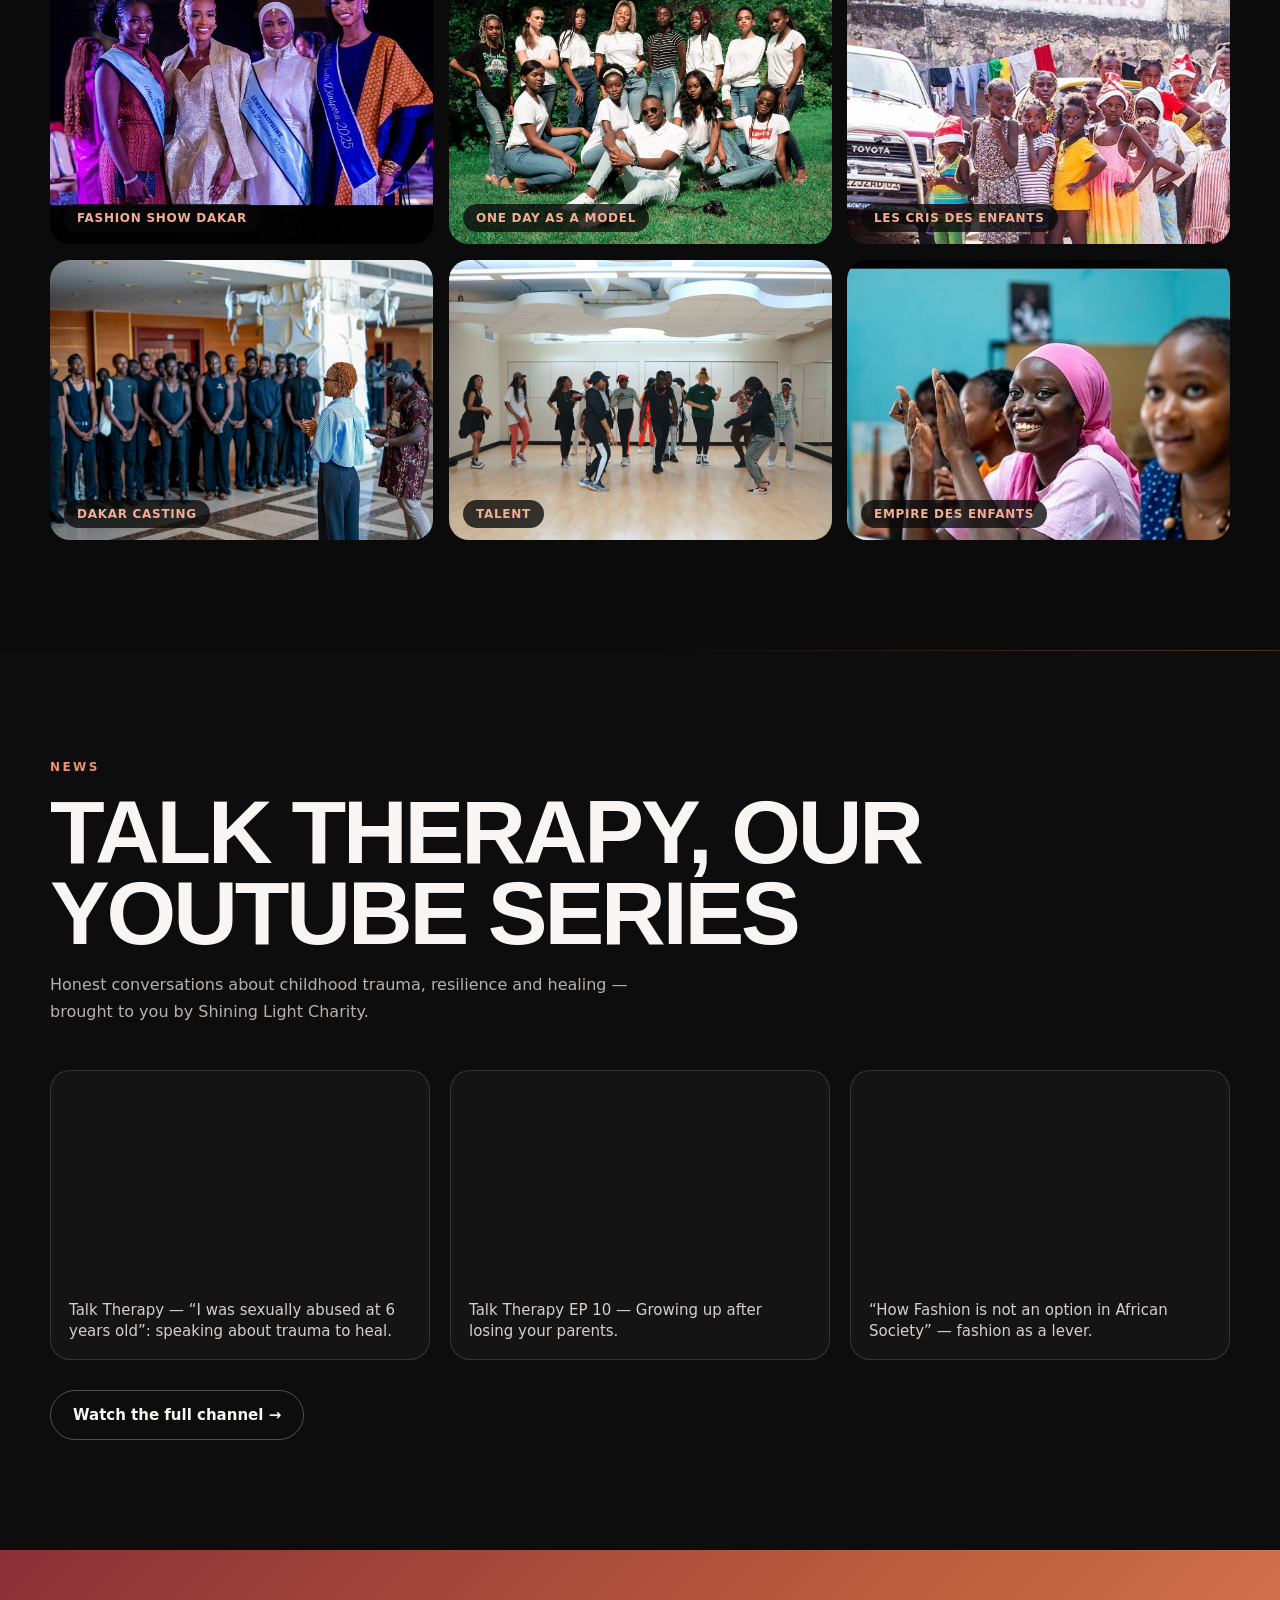
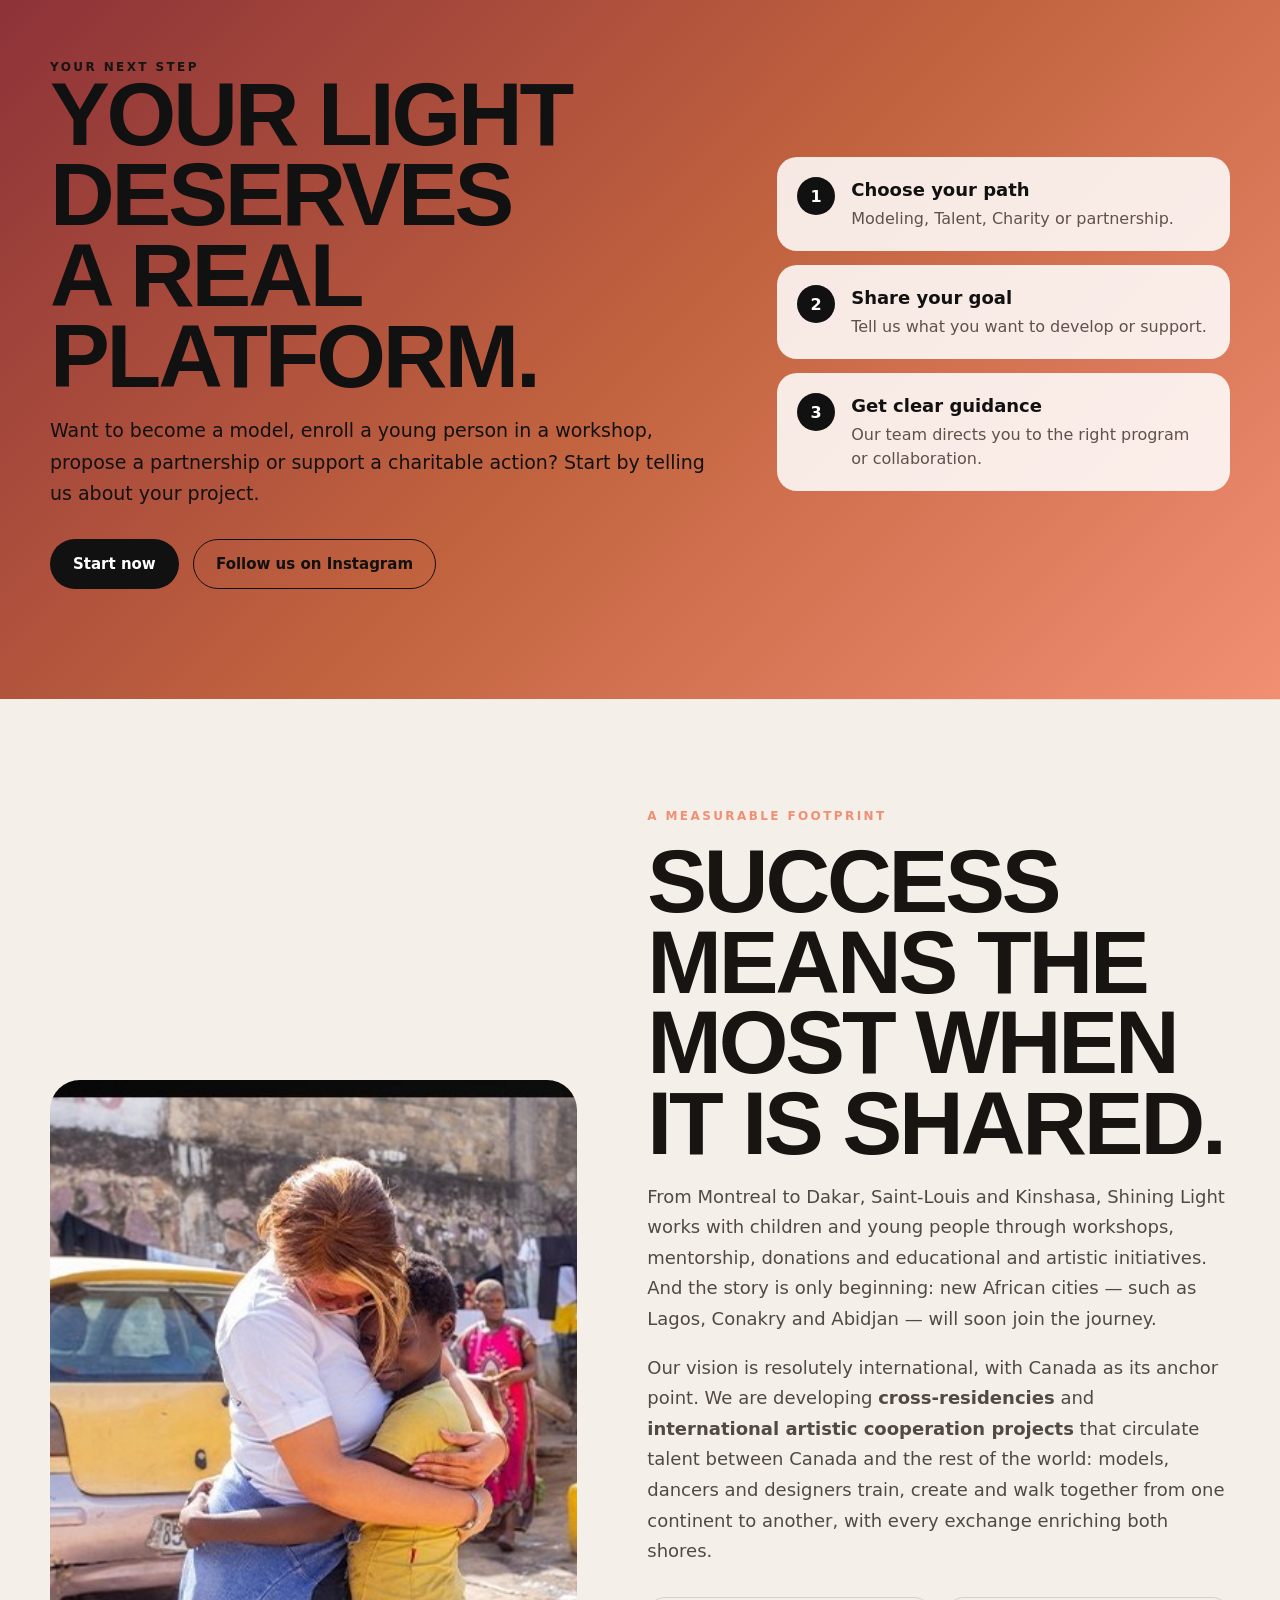
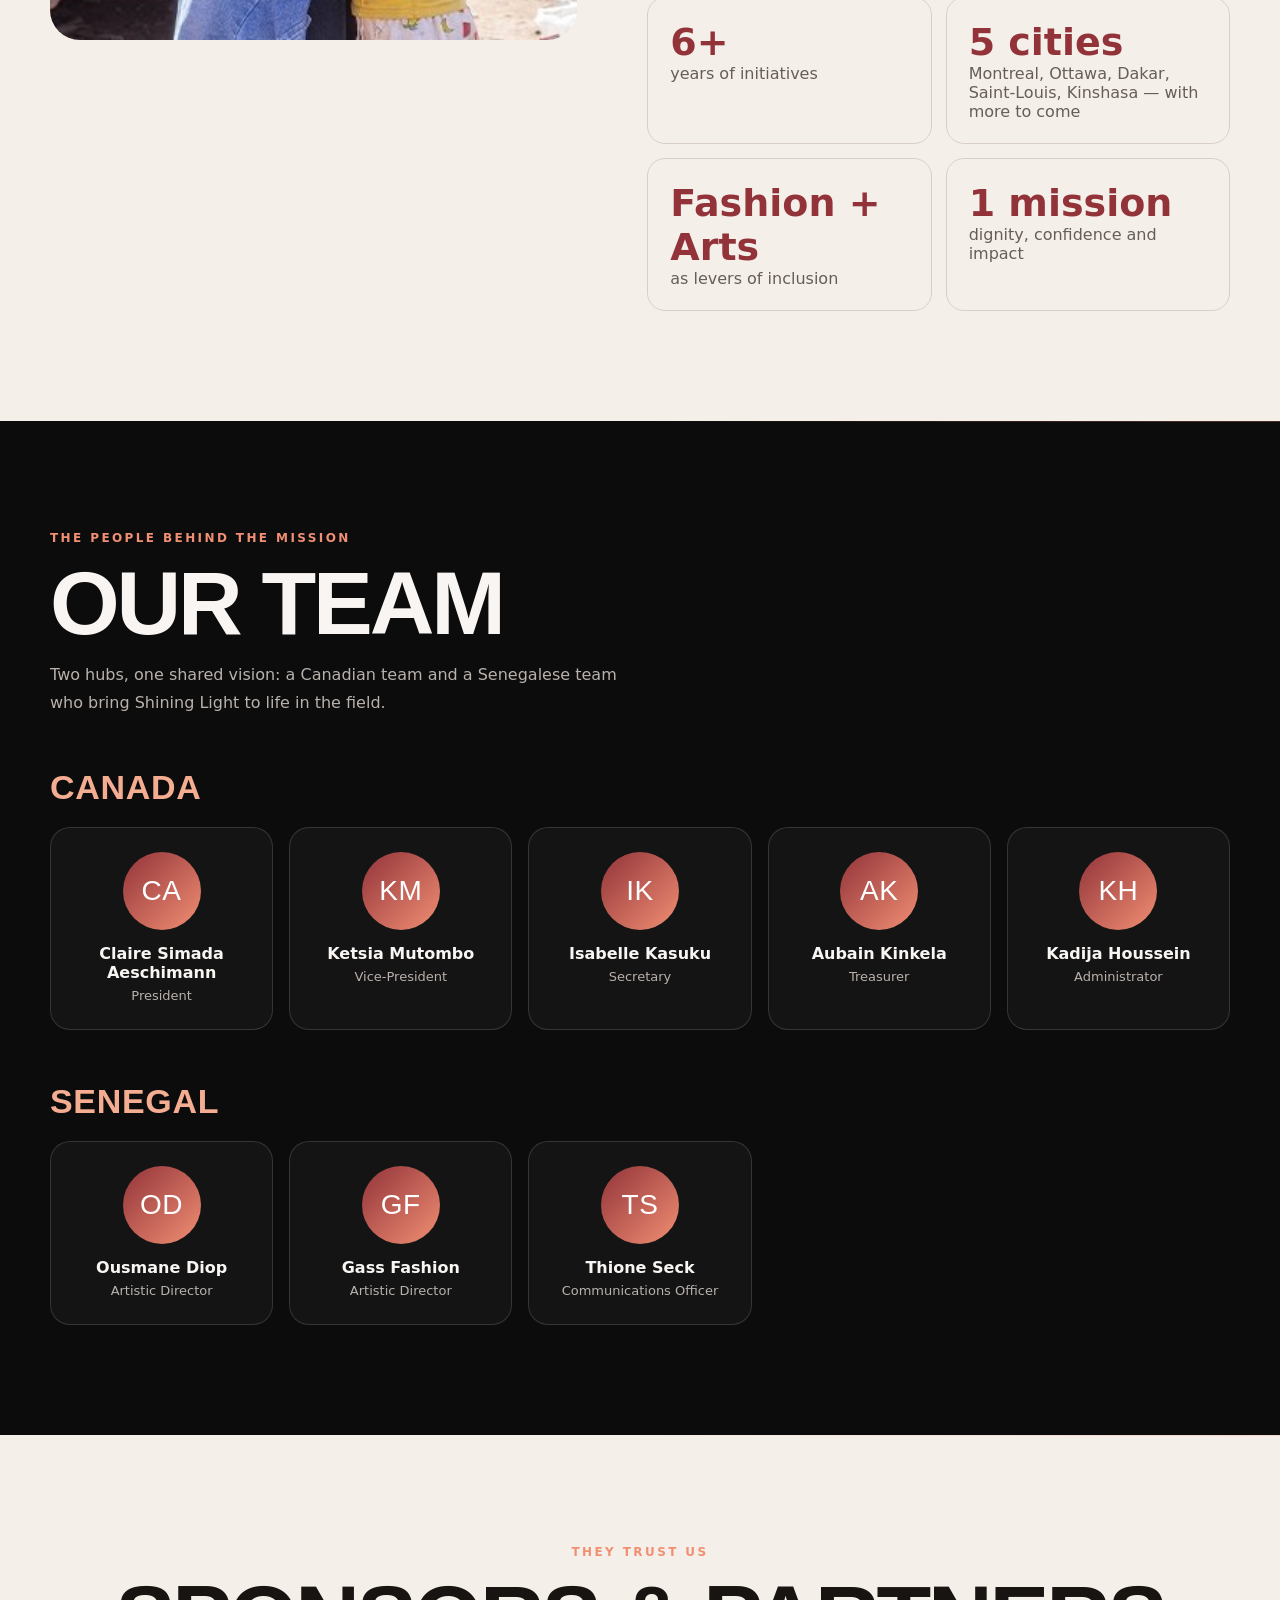
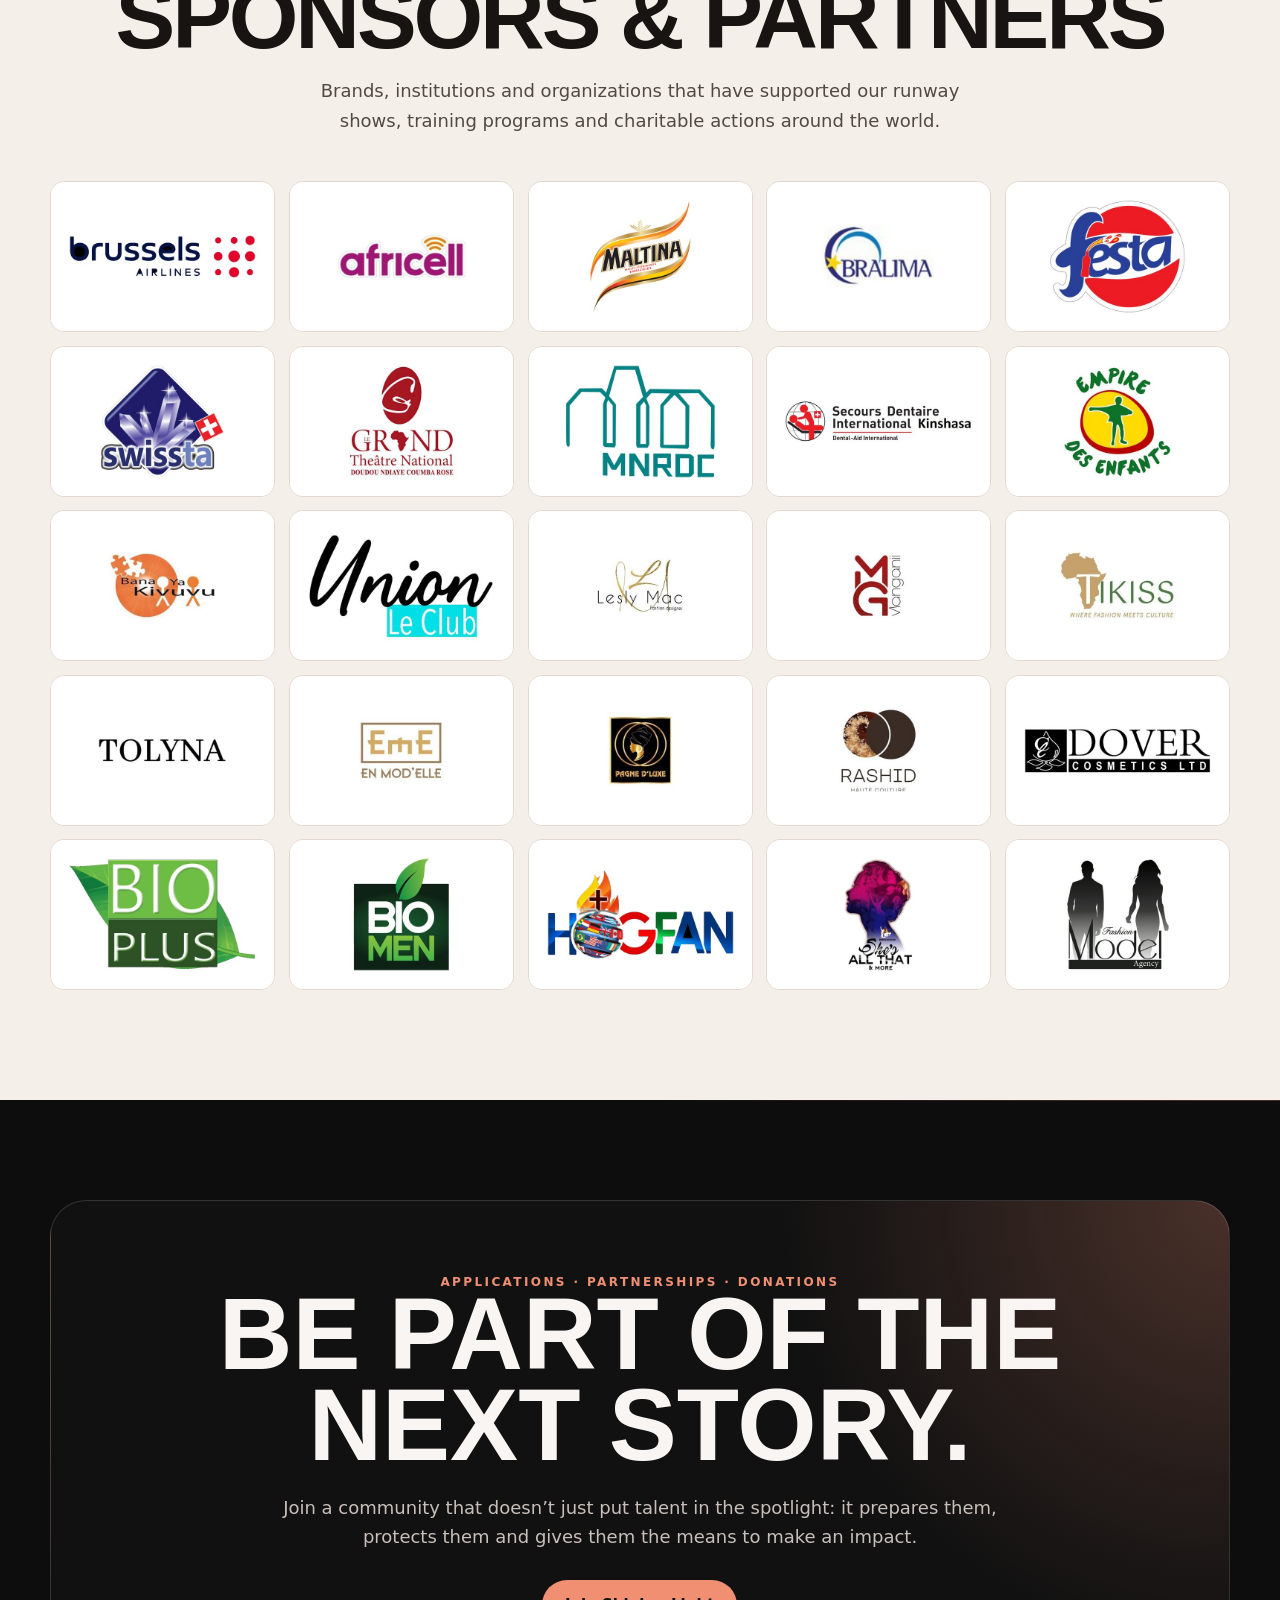
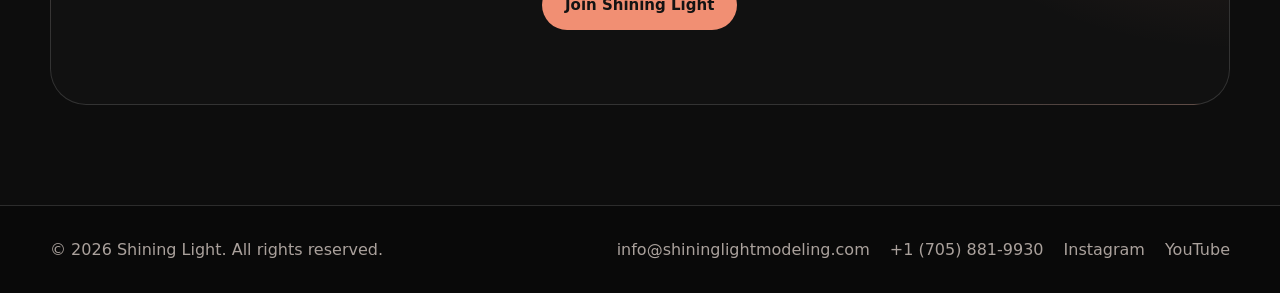
==== commit 51b0e99f: "Update English NY Fashion Week Festival dates and designers" ====
--- a/en/index.html
+++ b/en/index.html
@@ -42,7 +42,7 @@
             <li><strong>2021</strong> — Costco Magazine, Fall–Winter</li>
             <li><strong>2022</strong> — Montreal Billboard, City of Montreal Holiday</li>
             <li><strong>2022–2025</strong> — Montreal Fashion Show (designers: Ndaya Toto, Oscar Mendoza)</li>
-            <li><strong>2024–2025</strong> — New York Fashion Week Festival (designer: Richard Hallmarq)</li>
+            <li><strong>2024–2026</strong> — New York Fashion Week Festival (designers: Richard Hallmarq, Rik Villa)</li>
             <li><strong>2026</strong> — Afternoon Tea Fashion Show, La Vitrine Québécoise</li>
           </ul>
         </div>
--- a/assets/styles.css
+++ b/assets/styles.css
@@ -127,3 +127,227 @@
   .partners-grid{grid-template-columns:repeat(2,1fr)}
   .team-grid{grid-template-columns:repeat(2,1fr)}.team-country h3{font-size:28px}
 }
+
+
+/* Motion — subtle entrance, depth and hover movement */
+@keyframes slFadeUp{from{opacity:0;transform:translateY(28px)}to{opacity:1;transform:translateY(0)}}
+@keyframes slHeroZoom{from{transform:scale(1.02)}to{transform:scale(1.08)}}
+@keyframes slFloat{0%,100%{transform:translateY(0)}50%{transform:translateY(-8px)}}
+
+@media (prefers-reduced-motion:no-preference){
+  .hero:before{animation:slHeroZoom 16s ease-in-out infinite alternate}
+  .hero-content>*{opacity:0;animation:slFadeUp .8s cubic-bezier(.22,1,.36,1) forwards}
+  .hero-content .eyebrow{animation-delay:.1s}
+  .hero-content h1{animation-delay:.2s}
+  .hero-content p{animation-delay:.32s}
+  .hero-content .actions{animation-delay:.44s}
+  .hero-content .proof{animation-delay:.56s}
+
+  section:not(.hero) .eyebrow,
+  section:not(.hero) .section-title,
+  section:not(.hero) .pillar-head>p,
+  section:not(.hero) .bodycopy,
+  section:not(.hero) .quote,
+  section:not(.hero) .parcours,
+  section:not(.hero) .cards,
+  section:not(.hero) .galerie-grid,
+  section:not(.hero) .videos-grid,
+  section:not(.hero) .steps,
+  section:not(.hero) .metrics,
+  section:not(.hero) .team-country,
+  section:not(.hero) .partners-grid,
+  section:not(.hero) .cta-box{
+    animation:slFadeUp .75s cubic-bezier(.22,1,.36,1) both;
+  }
+
+  .card{transition:transform .45s cubic-bezier(.22,1,.36,1),border-color .3s ease,box-shadow .45s ease}
+  .card:hover{transform:translateY(-10px);box-shadow:0 24px 55px rgba(0,0,0,.28);border-color:rgba(241,143,115,.45)}
+  .gitem{transition:transform .45s cubic-bezier(.22,1,.36,1),box-shadow .45s ease}
+  .gitem:hover{transform:translateY(-7px);box-shadow:0 18px 38px rgba(0,0,0,.28)}
+  .video-card{transition:transform .4s ease,box-shadow .4s ease}
+  .video-card:hover{transform:translateY(-7px);box-shadow:0 18px 38px rgba(0,0,0,.24)}
+  .step{transition:transform .35s ease,box-shadow .35s ease}
+  .step:hover{transform:translateX(7px);box-shadow:0 12px 28px rgba(0,0,0,.16)}
+  .metric{transition:transform .35s ease,background .35s ease}
+  .metric:hover{transform:translateY(-5px);background:rgba(255,255,255,.55)}
+  .member{transition:transform .35s ease,border-color .35s ease}
+  .member:hover{transform:translateY(-7px);border-color:rgba(241,143,115,.45)}
+  .member .avatar{transition:transform .4s ease}
+  .member:hover .avatar{transform:scale(1.08)}
+  .partners-grid img{transition:transform .35s ease,box-shadow .35s ease}
+  .partners-grid img:hover{transform:translateY(-6px) scale(1.02);box-shadow:0 16px 34px rgba(20,10,5,.16)}
+  .portrait-card{animation:slFloat 6s ease-in-out infinite}
+  .btn{will-change:transform}
+}
+
+@media (prefers-reduced-motion:reduce){
+  html{scroll-behavior:auto}
+  *,*:before,*:after{animation-duration:.01ms!important;animation-iteration-count:1!important;transition-duration:.01ms!important}
+}
+
+
+/* Luxury runway motion — cinematic editorial layer */
+@keyframes slCinematicIn{
+  from{opacity:0;transform:translate3d(0,54px,0) scale(.985);filter:blur(5px)}
+  to{opacity:1;transform:translate3d(0,0,0) scale(1);filter:blur(0)}
+}
+@keyframes slReveal{
+  from{opacity:0;clip-path:inset(0 100% 0 0)}
+  to{opacity:1;clip-path:inset(0 0 0 0)}
+}
+@keyframes slSlowPan{
+  0%{transform:scale(1.04) translate3d(0,0,0)}
+  50%{transform:scale(1.10) translate3d(-1.2%, -1%, 0)}
+  100%{transform:scale(1.06) translate3d(1%, .6%, 0)}
+}
+@keyframes slGlow{
+  0%,100%{opacity:.16;transform:scale(1)}
+  50%{opacity:.34;transform:scale(1.08)}
+}
+@keyframes slLineIn{
+  from{transform:scaleX(0);transform-origin:left}
+  to{transform:scaleX(1);transform-origin:left}
+}
+
+@media (prefers-reduced-motion:no-preference){
+  html{scroll-behavior:smooth}
+
+  /* Editorial navigation */
+  .nav{transition:background .5s ease,backdrop-filter .5s ease}
+  .brand{transition:letter-spacing .5s ease,transform .5s ease}
+  .brand:hover{letter-spacing:.14em;transform:translateX(3px)}
+  .links a{position:relative;transition:color .3s ease}
+  .links a:not(.lang):after{
+    content:"";position:absolute;left:0;right:0;bottom:-8px;height:1px;
+    background:var(--coral);transform:scaleX(0);transform-origin:right;
+    transition:transform .45s cubic-bezier(.22,1,.36,1)
+  }
+  .links a:not(.lang):hover:after{transform:scaleX(1);transform-origin:left}
+
+  /* Hero: slow runway-camera movement */
+  .hero:before{
+    animation:slSlowPan 18s cubic-bezier(.45,0,.55,1) infinite alternate;
+    will-change:transform
+  }
+  .hero:after{animation:slGlow 8s ease-in-out infinite}
+  .hero h1{animation:slCinematicIn 1.25s cubic-bezier(.16,1,.3,1) .18s both}
+  .hero .eyebrow{animation:slReveal .9s cubic-bezier(.16,1,.3,1) .02s both}
+  .hero p{animation:slCinematicIn 1s cubic-bezier(.16,1,.3,1) .5s both}
+  .hero .actions{animation:slCinematicIn 1s cubic-bezier(.16,1,.3,1) .68s both}
+  .hero .proof{animation:slCinematicIn 1s cubic-bezier(.16,1,.3,1) .84s both}
+  .hero h1 span{display:inline-block;animation:slReveal 1.15s cubic-bezier(.16,1,.3,1) .34s both}
+
+  /* Large editorial headings */
+  .section-title,.cta h2{
+    text-wrap:balance;
+    transition:transform .7s cubic-bezier(.22,1,.36,1),letter-spacing .7s ease
+  }
+  .section-title:hover,.cta h2:hover{transform:translateX(5px);letter-spacing:-.02em}
+
+  /* Scroll-driven reveals where supported */
+  @supports (animation-timeline:view()){
+    section:not(.hero) .eyebrow,
+    section:not(.hero) .section-title,
+    section:not(.hero) .bodycopy,
+    section:not(.hero) .quote,
+    section:not(.hero) .cards,
+    section:not(.hero) .galerie-grid,
+    section:not(.hero) .videos-grid,
+    section:not(.hero) .steps,
+    section:not(.hero) .metrics,
+    section:not(.hero) .team-country,
+    section:not(.hero) .partners-grid,
+    section:not(.hero) .cta-box{
+      animation:slCinematicIn linear both;
+      animation-timeline:view();
+      animation-range:entry 5% cover 28%;
+    }
+  }
+
+  /* Fashion-editorial image treatment */
+  .portrait-card,.card,.gitem,.video-card,.impact img,.partners-grid img{
+    will-change:transform;
+  }
+  .portrait-card img{
+    transition:transform 1.2s cubic-bezier(.22,1,.36,1),filter 1.2s ease;
+    filter:saturate(.9) contrast(1.02);
+  }
+  .portrait-card:hover img{transform:scale(1.045);filter:saturate(1.04) contrast(1.06)}
+  .portrait-card:before{
+    content:"";
+    position:absolute;z-index:2;inset:0;border-radius:34px;
+    border:1px solid rgba(255,255,255,.16);pointer-events:none;
+  }
+
+  .card{transform:translateZ(0);transition:transform .8s cubic-bezier(.16,1,.3,1),box-shadow .8s ease,border-color .5s ease}
+  .card:after{
+    content:"";position:absolute;inset:0;pointer-events:none;
+    background:linear-gradient(120deg,transparent 35%,rgba(255,255,255,.11) 50%,transparent 65%);
+    transform:translateX(-130%);transition:transform 1s cubic-bezier(.22,1,.36,1)
+  }
+  .card:hover{transform:translateY(-14px) scale(1.012);box-shadow:0 32px 70px rgba(0,0,0,.38)}
+  .card:hover:after{transform:translateX(130%)}
+  .card img{transition:transform 1.15s cubic-bezier(.16,1,.3,1),opacity .8s ease}
+  .card:hover img{transform:scale(1.09);opacity:.72}
+  .card-overlay{transition:background .8s ease}
+  .card:hover .card-overlay{background:linear-gradient(180deg,transparent 10%,rgba(0,0,0,.96) 94%)}
+  .card h3{transition:transform .65s cubic-bezier(.16,1,.3,1),letter-spacing .65s ease}
+  .card:hover h3{transform:translateX(7px);letter-spacing:.01em}
+
+  /* Gallery feels like a moving contact sheet */
+  .gitem{transition:transform .8s cubic-bezier(.16,1,.3,1),box-shadow .8s ease}
+  .gitem img{transition:transform 1.4s cubic-bezier(.16,1,.3,1),filter 1s ease}
+  .gitem:hover{transform:translateY(-11px) scale(1.008);box-shadow:0 28px 60px rgba(0,0,0,.42);z-index:2}
+  .gitem:hover img{transform:scale(1.10);filter:saturate(1.08) contrast(1.04)}
+  .gitem span{transition:transform .5s cubic-bezier(.16,1,.3,1),background .4s ease}
+  .gitem:hover span{transform:translateY(-4px);background:rgba(9,9,9,.92)}
+
+  /* Staggered runway entrance */
+  .cards .card:nth-child(2),.galerie-grid .gitem:nth-child(2),.videos-grid .video-card:nth-child(2){animation-delay:.08s}
+  .cards .card:nth-child(3),.galerie-grid .gitem:nth-child(3),.videos-grid .video-card:nth-child(3){animation-delay:.16s}
+  .galerie-grid .gitem:nth-child(4){animation-delay:.24s}
+  .galerie-grid .gitem:nth-child(5){animation-delay:.32s}
+  .galerie-grid .gitem:nth-child(6){animation-delay:.40s}
+  .galerie-grid .gitem:nth-child(7){animation-delay:.48s}
+  .galerie-grid .gitem:nth-child(8){animation-delay:.56s}
+  .galerie-grid .gitem:nth-child(9){animation-delay:.64s}
+
+  /* Steps glide like a show sequence */
+  .step{transition:transform .7s cubic-bezier(.16,1,.3,1),box-shadow .6s ease}
+  .step:hover{transform:translate3d(10px,-3px,0) scale(1.01);box-shadow:0 18px 40px rgba(0,0,0,.18)}
+  .step b{transition:transform .55s cubic-bezier(.16,1,.3,1)}
+  .step:hover b{transform:rotate(8deg) scale(1.08)}
+
+  /* Numbers and metrics get a restrained luxury lift */
+  .proof strong,.metric strong{transition:transform .5s cubic-bezier(.16,1,.3,1)}
+  .proof>div:hover strong,.metric:hover strong{transform:translateY(-4px);display:block}
+  .metric{transition:transform .6s cubic-bezier(.16,1,.3,1),box-shadow .6s ease}
+  .metric:hover{transform:translateY(-8px);box-shadow:0 20px 40px rgba(70,30,20,.12)}
+
+  /* Team / partner wall */
+  .member{transition:transform .7s cubic-bezier(.16,1,.3,1),border-color .5s ease,box-shadow .6s ease}
+  .member:hover{transform:translateY(-10px);border-color:rgba(241,143,115,.5);box-shadow:0 22px 45px rgba(0,0,0,.28)}
+  .member .avatar{transition:transform .65s cubic-bezier(.16,1,.3,1),filter .5s ease}
+  .member:hover .avatar{transform:scale(1.1) rotate(2deg);filter:saturate(1.15)}
+
+  .partners-grid img{transition:transform .8s cubic-bezier(.16,1,.3,1),box-shadow .6s ease,filter .6s ease}
+  .partners-grid img:hover{transform:translateY(-8px) scale(1.025);box-shadow:0 20px 42px rgba(20,10,5,.18);filter:saturate(1.08)}
+
+  /* Buttons move with a soft magnetic feel */
+  .btn{transition:transform .45s cubic-bezier(.16,1,.3,1),box-shadow .45s ease,background .35s ease}
+  .btn:hover{transform:translateY(-4px) scale(1.015);box-shadow:0 14px 28px rgba(0,0,0,.18)}
+  .btn-primary:hover{box-shadow:0 16px 34px rgba(241,143,115,.24)}
+
+  /* Section dividers appear like runway light bars */
+  section{position:relative}
+  section:not(.hero):before{
+    content:"";position:absolute;top:0;left:50%;width:min(1180px,calc(100% - 40px));height:1px;
+    background:linear-gradient(90deg,transparent,rgba(241,143,115,.28),transparent);
+    transform:translateX(-50%) scaleX(.15);animation:slLineIn 1.2s cubic-bezier(.16,1,.3,1) both;
+  }
+}
+
+@media (prefers-reduced-motion:reduce){
+  .hero:before,.hero:after,.hero h1,.hero .eyebrow,.hero p,.hero .actions,.hero .proof,.hero h1 span{animation:none!important}
+  .section-title,.cta h2,.portrait-card,.card,.gitem,.video-card,.step,.metric,.member,.partners-grid img,.btn{transition:none!important}
+}
